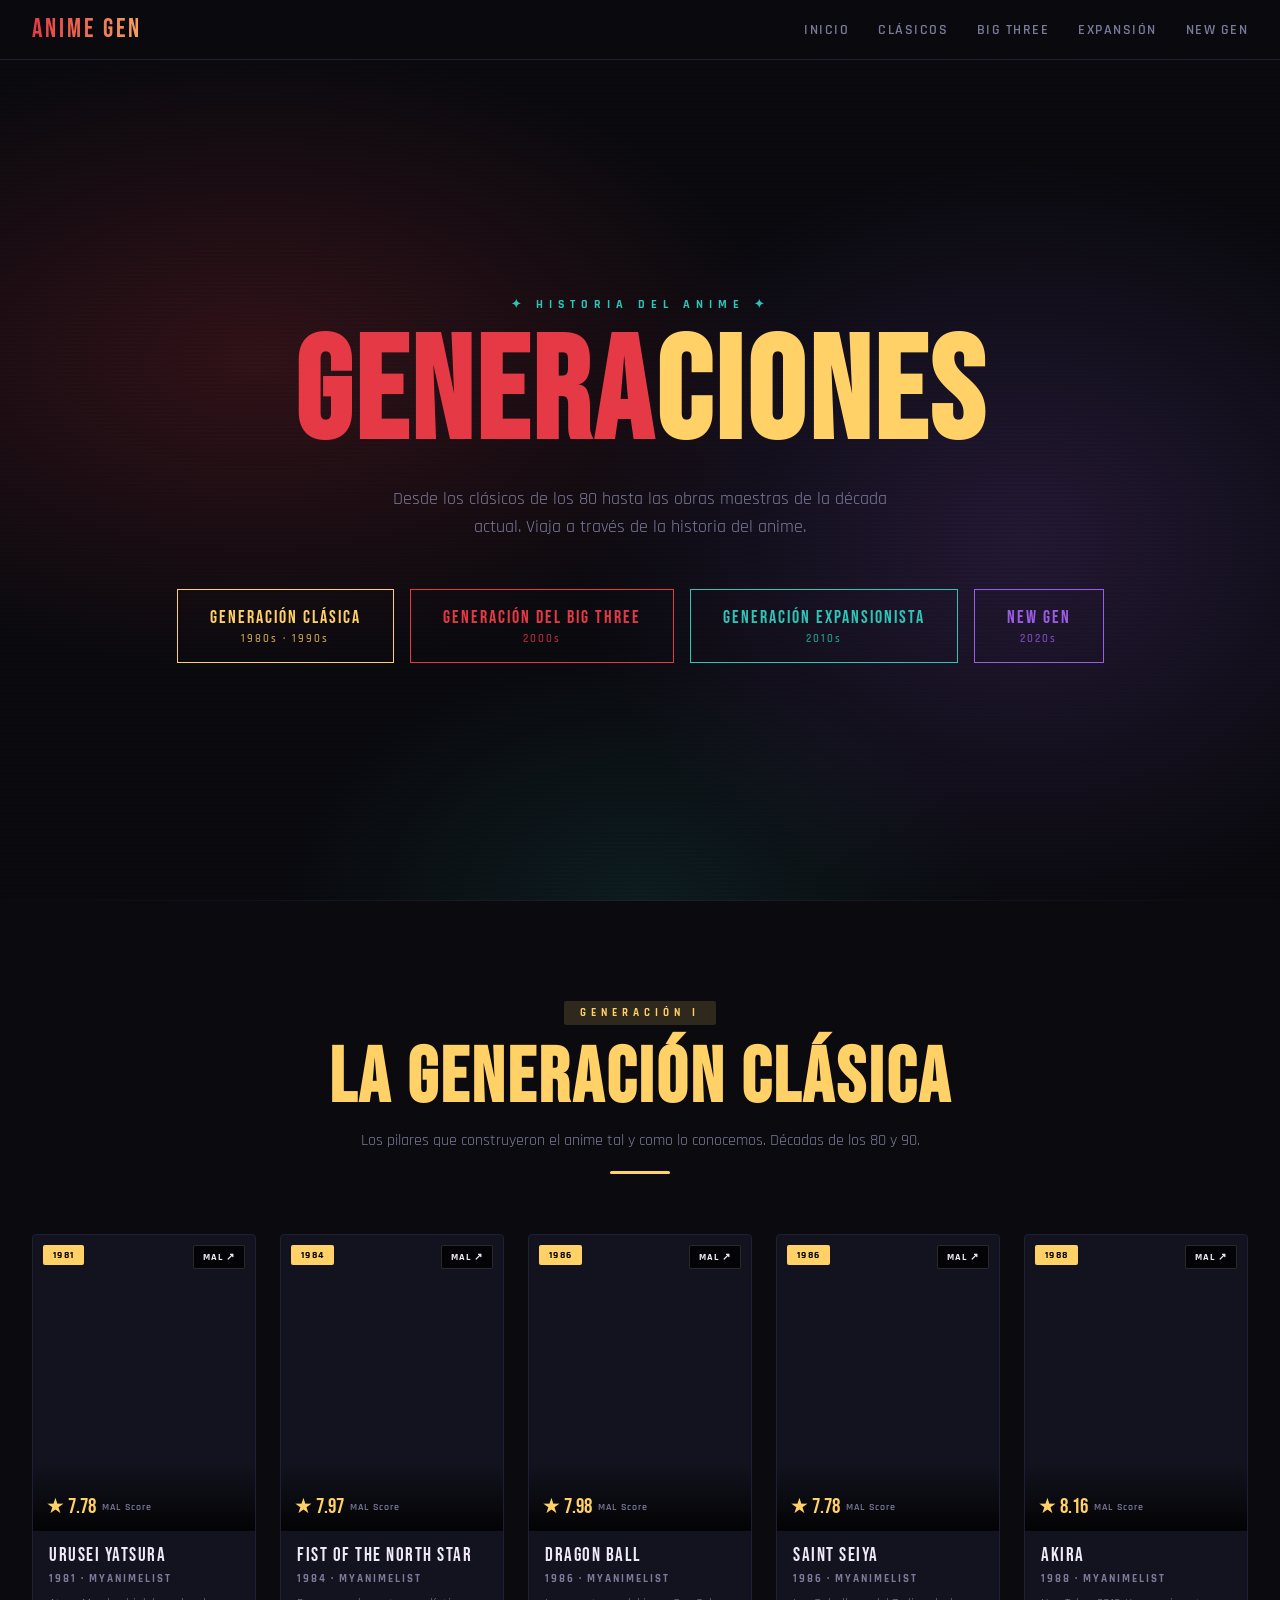
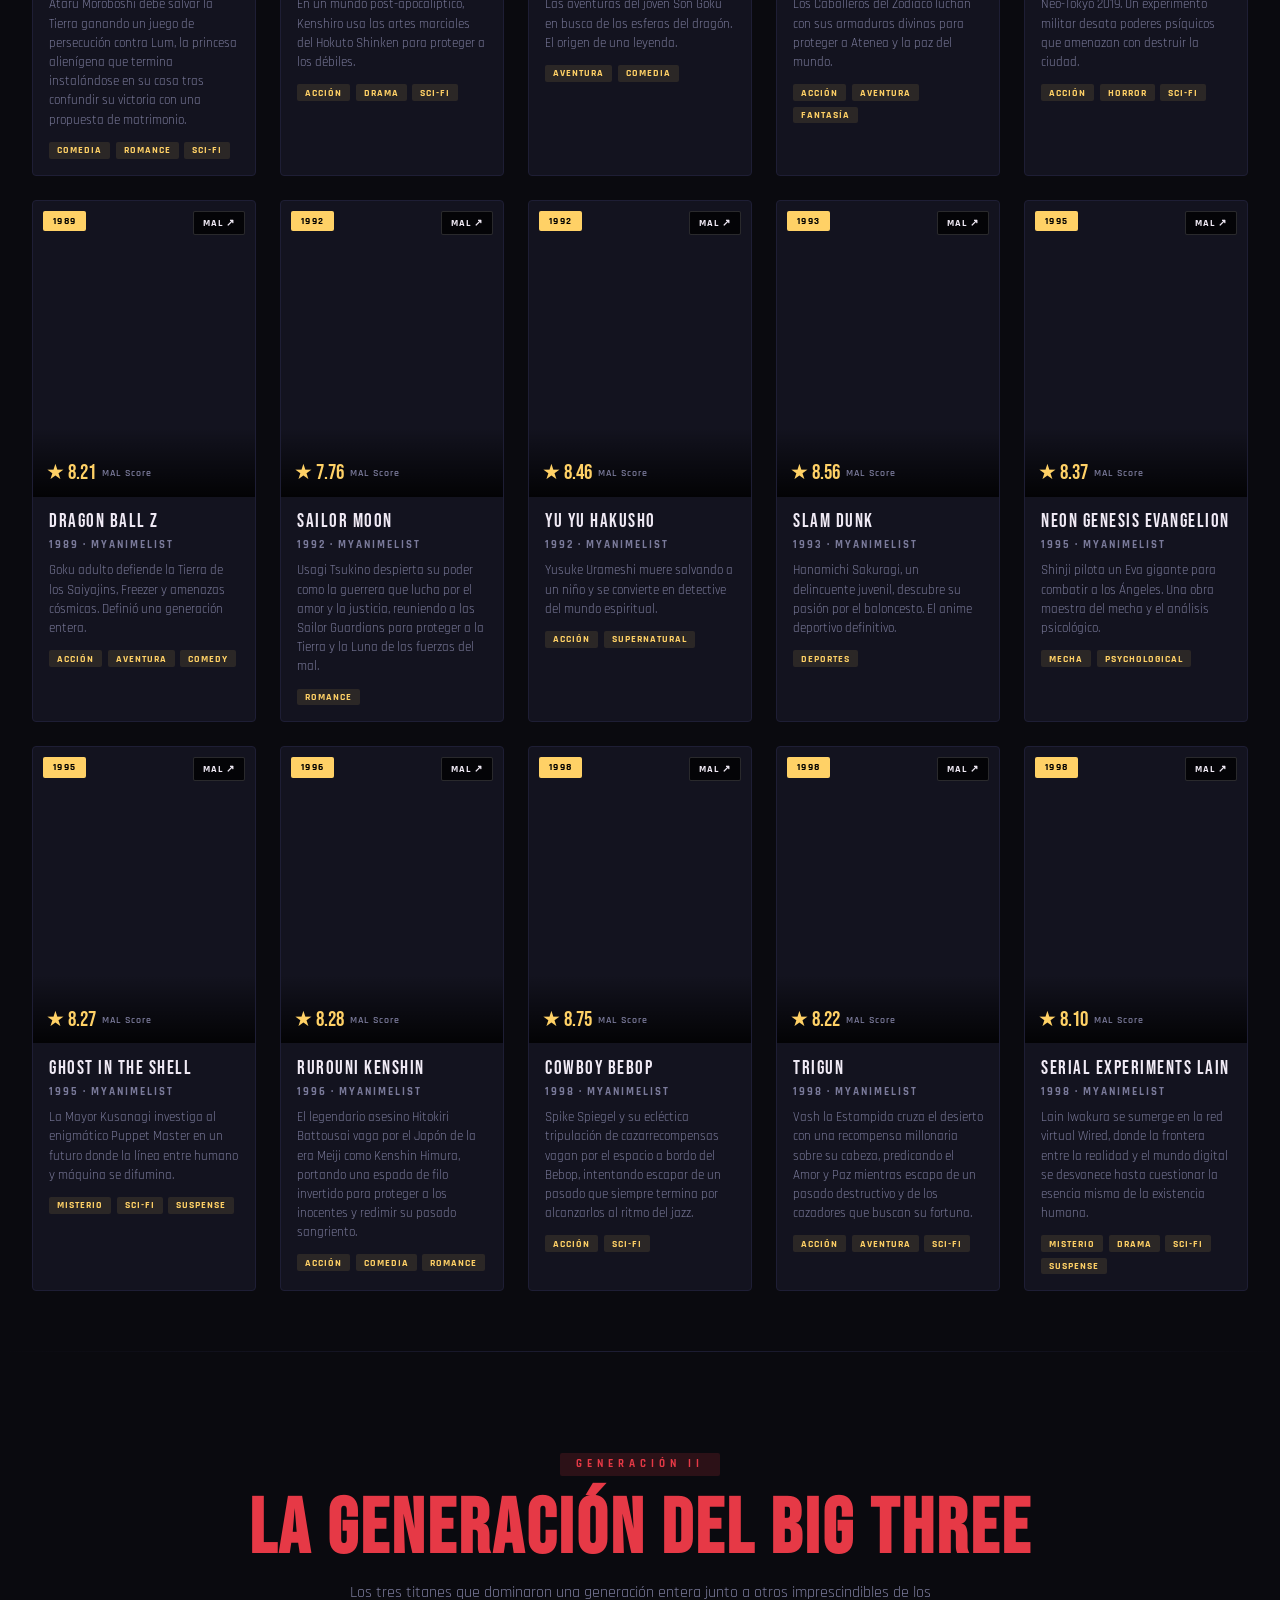
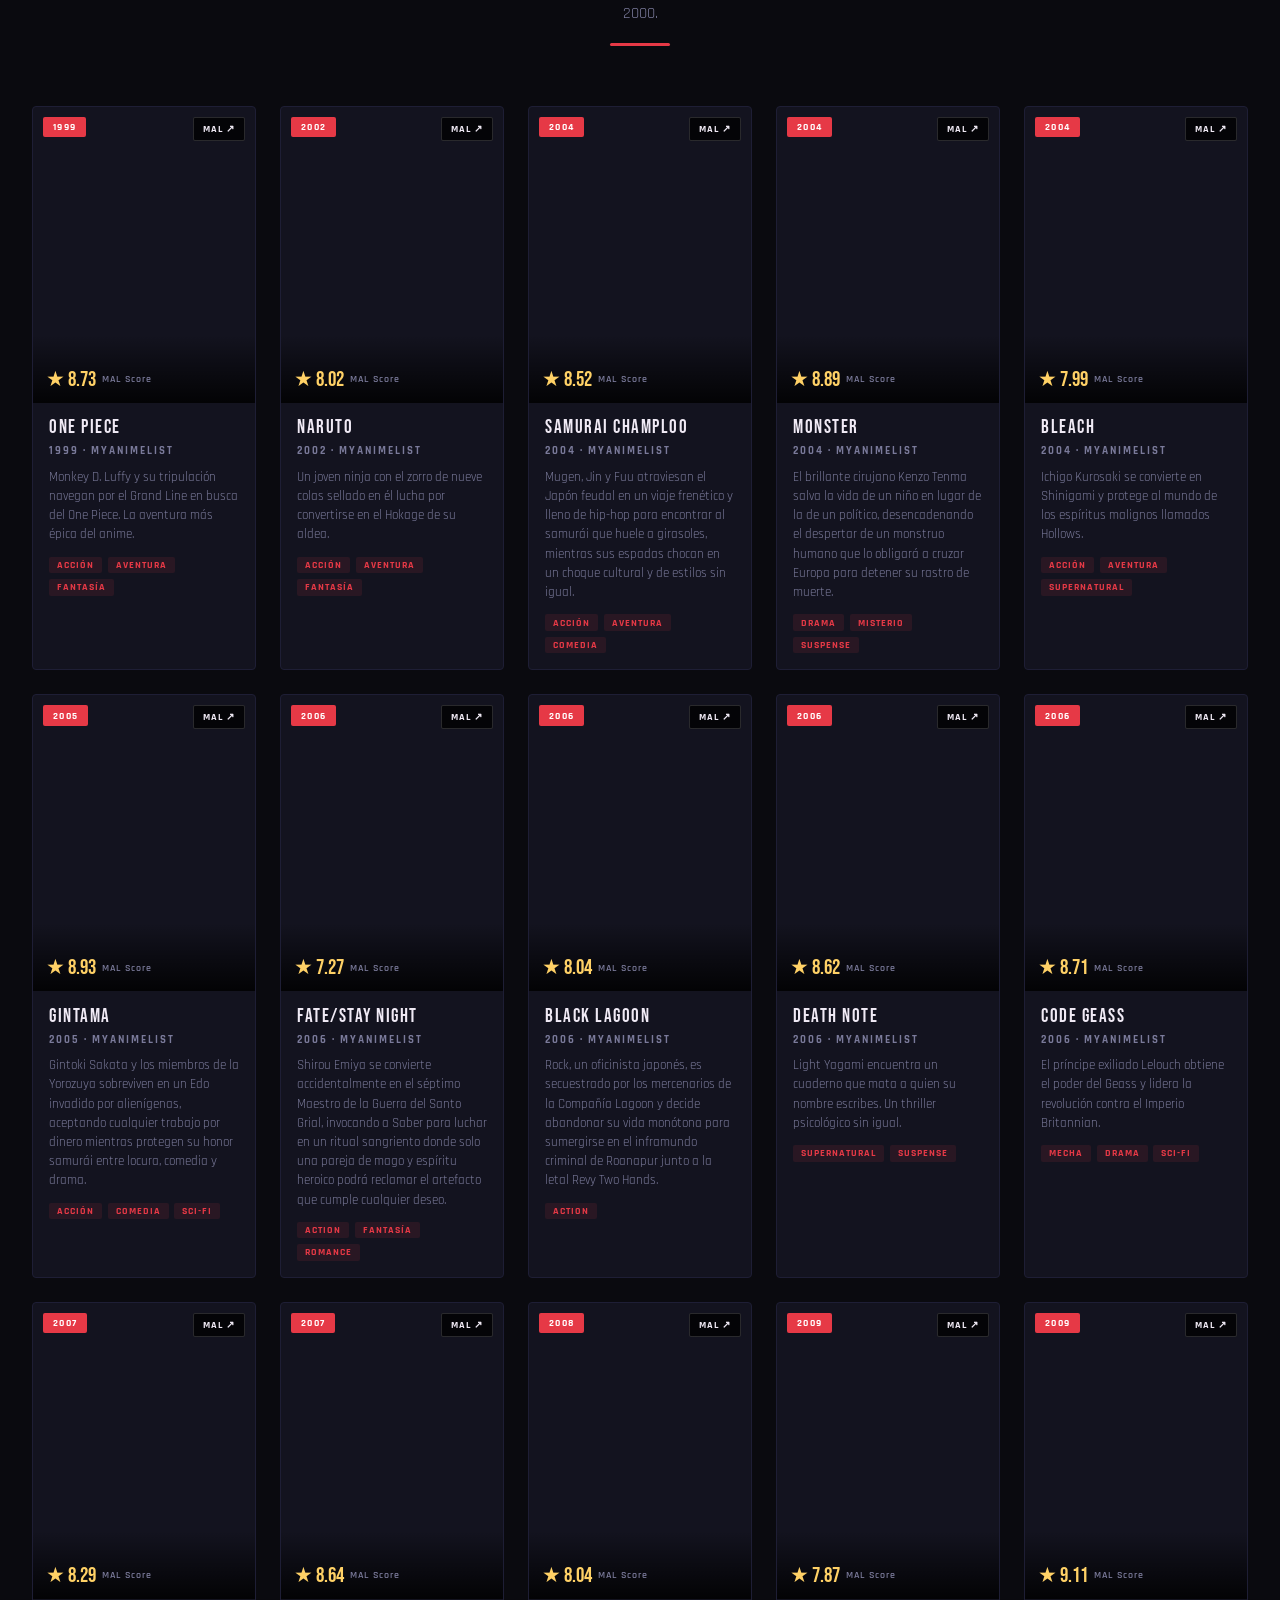
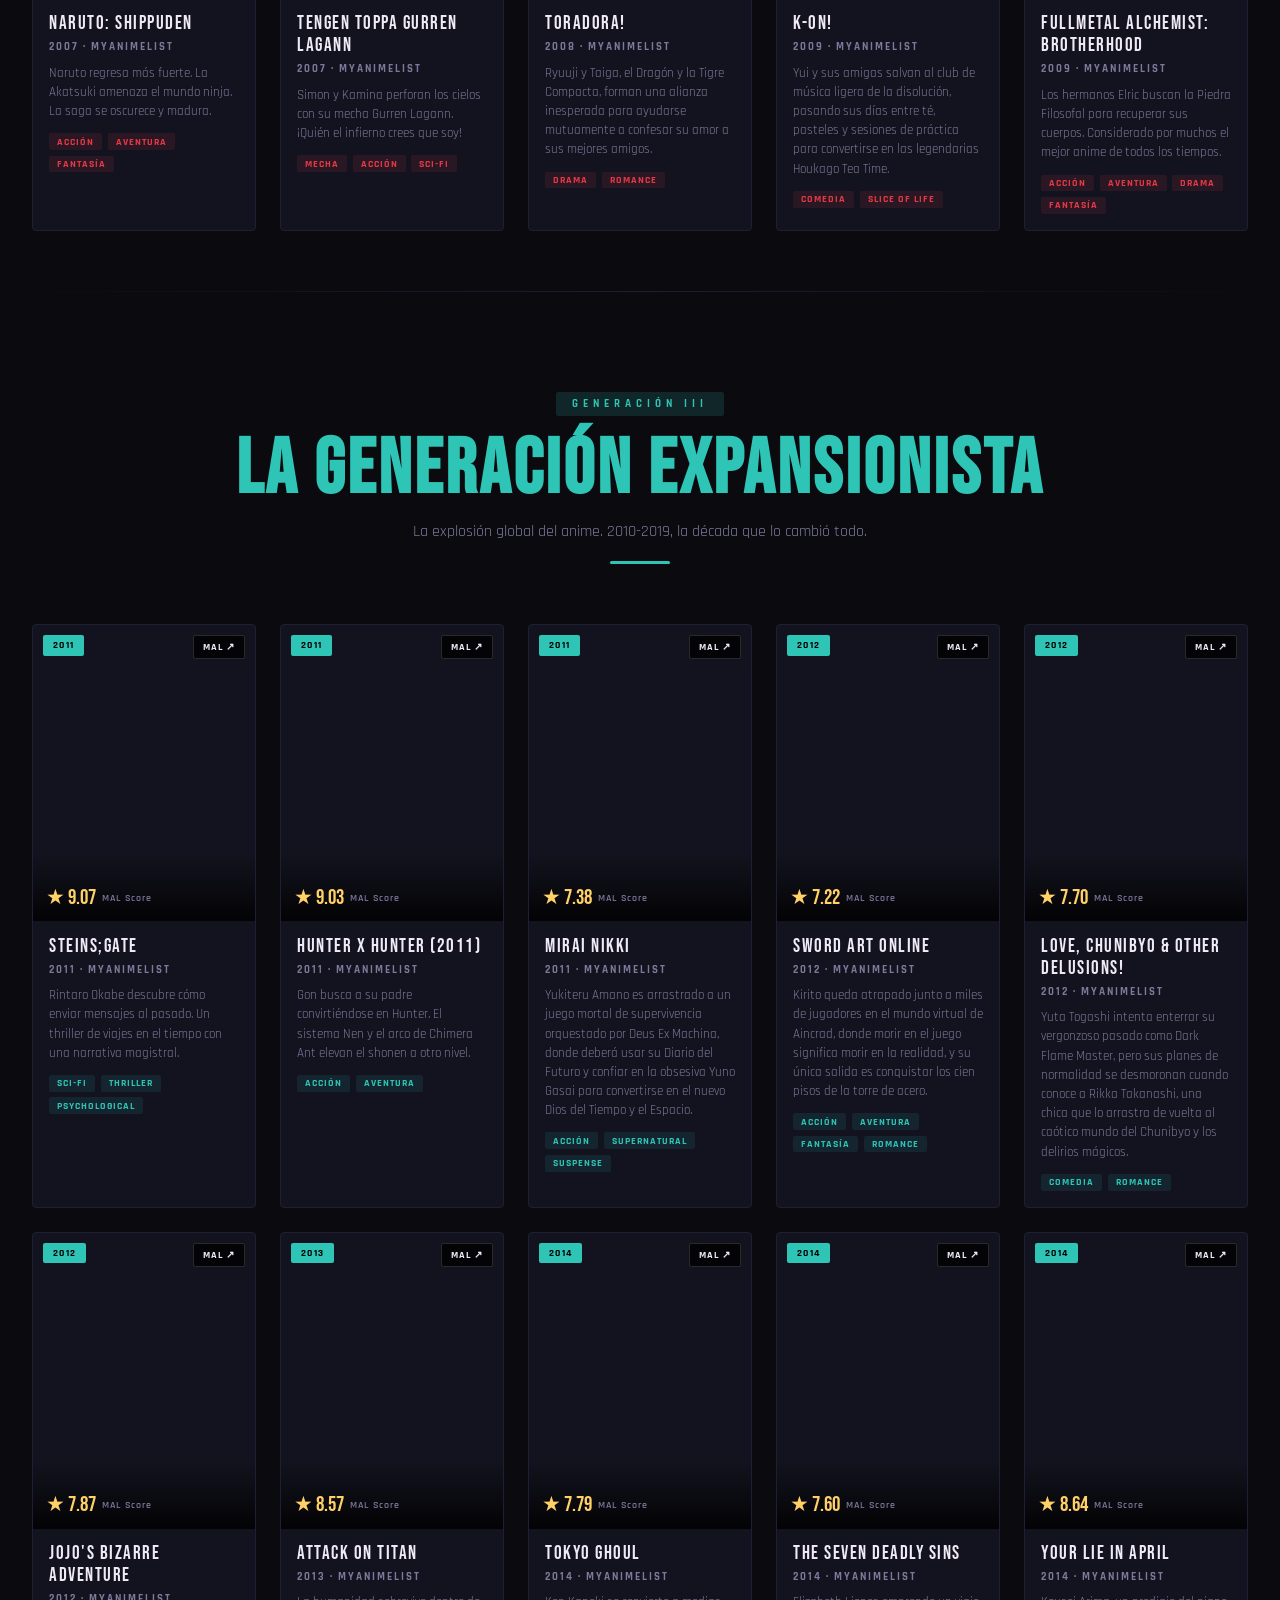
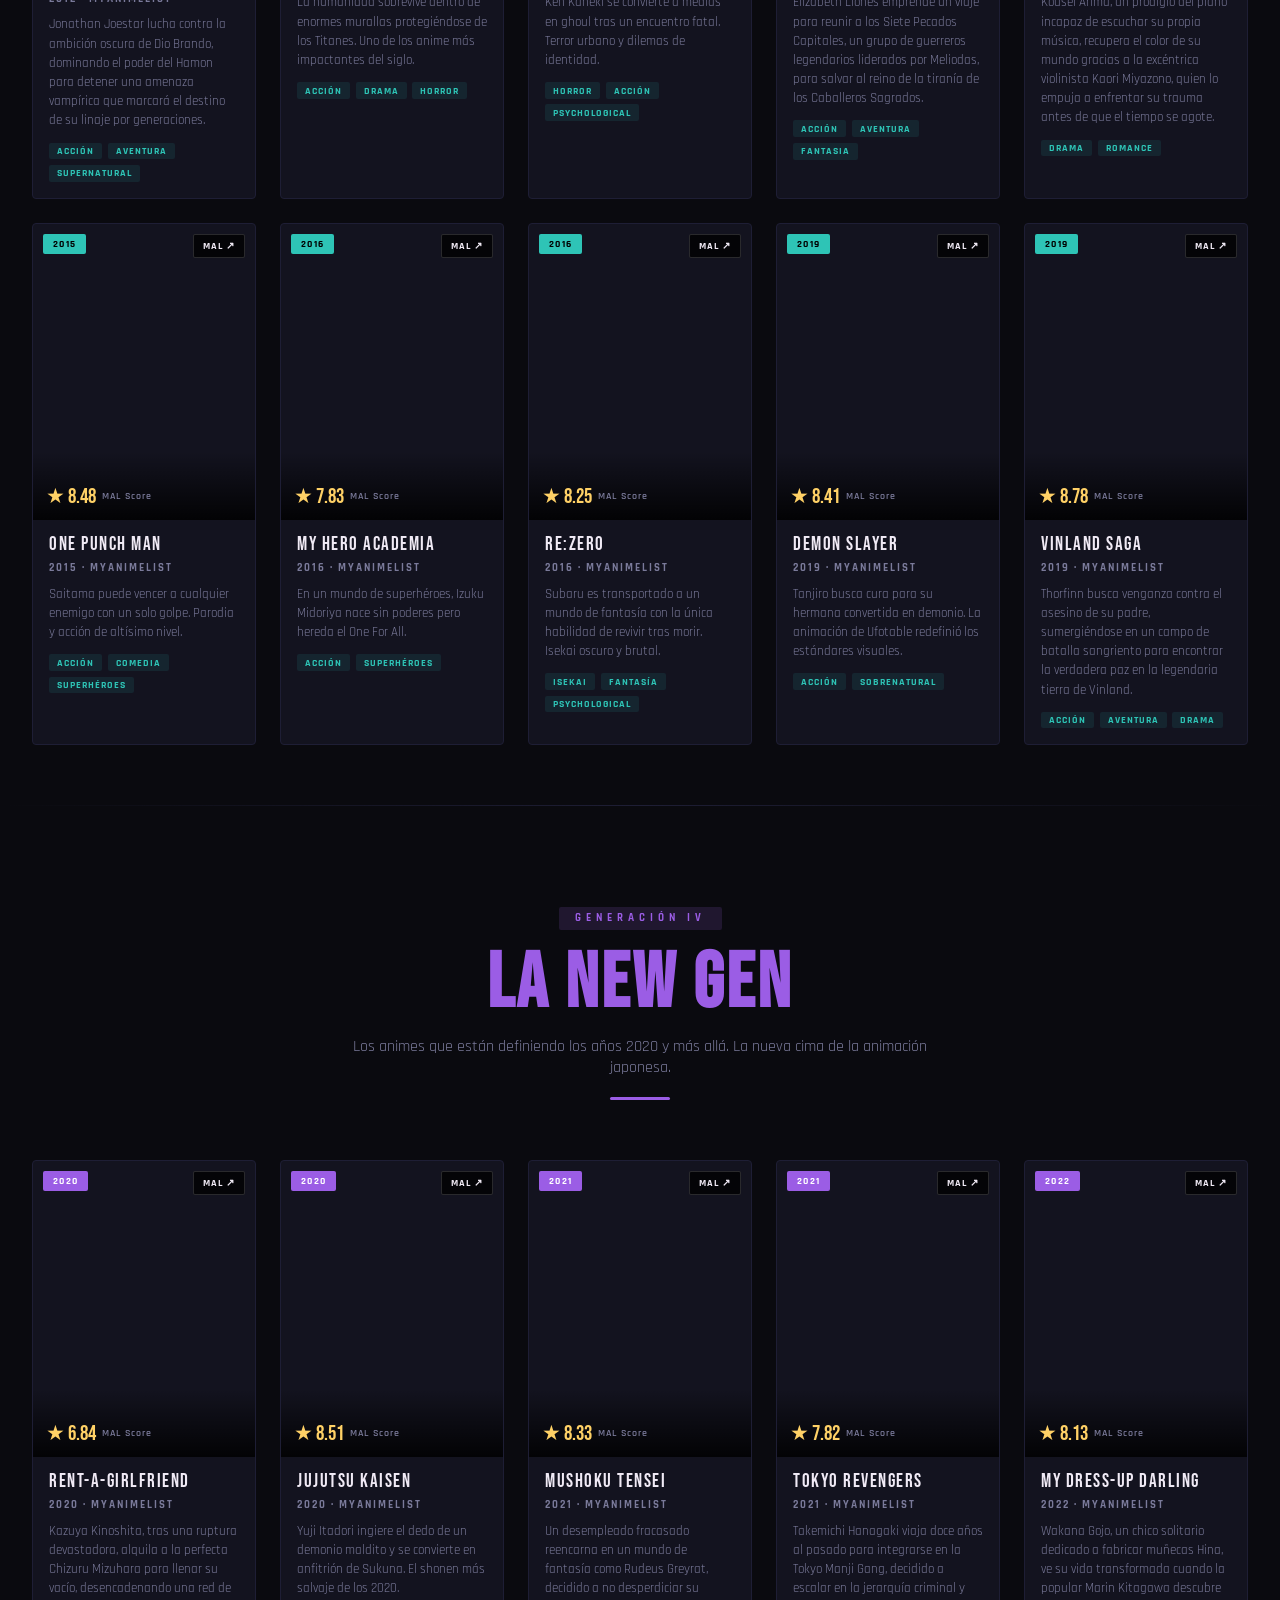
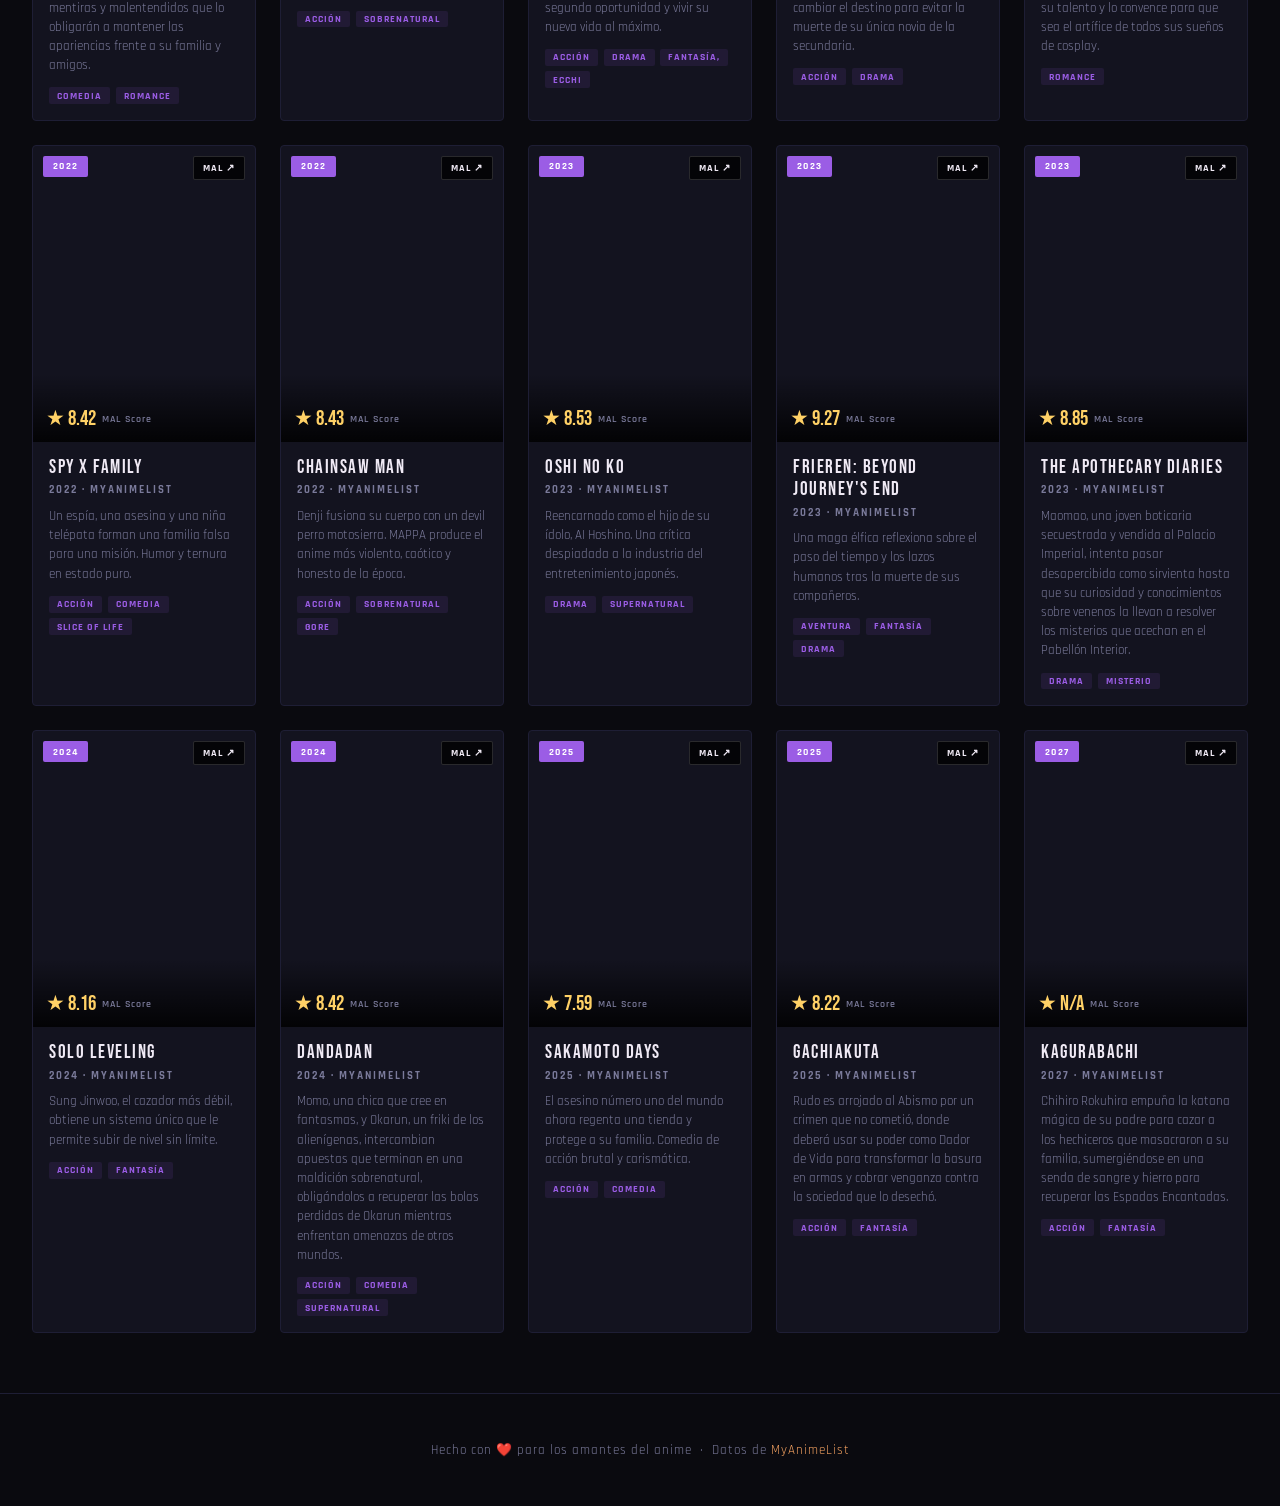
==== index.html @ 5a4d0e70 "Add files via upload" ====
<!DOCTYPE html>
<html lang="es">
<head>
  <meta charset="UTF-8" />
  <meta name="viewport" content="width=device-width, initial-scale=1.0" />
  <title>Generaciones del Anime</title>
  <link href="https://fonts.googleapis.com/css2?family=Bebas+Neue&family=Noto+Sans+JP:wght@400;700;900&family=Rajdhani:wght@400;600;700&display=swap" rel="stylesheet" />

  <link rel="stylesheet" href="global.css" />
  <link rel="stylesheet" href="listas.css" />
  
</head>
<body>

<!-- NAV -->
<nav>
  <div class="nav-logo">ANIME GEN</div>
  <div class="nav-links">
    <a href="#home">Inicio</a>
    <a href="#clasicos">Clásicos</a>
    <a href="#bigtree">Big Three</a>
    <a href="#expansion">Expansión</a>
    <a href="#newgen">New Gen</a>
  </div>
</nav>

<!-- HOME -->
<section id="home">
  <div class="hero-bg"></div>
  <div class="hero-content">
    <p class="hero-eyebrow">✦ Historia del Anime ✦</p>
    <h1 class="hero-title">
      <span class="red">Genera</span><span class="gold">ciones</span>
    </h1>
    <p class="hero-sub">Desde los clásicos de los 80 hasta las obras maestras de la década actual. Viaja a través de la historia del anime.</p>
    <div class="gen-buttons">
      <a href="#clasicos" class="gen-btn btn-clasicos">
        Generación Clásica
        <span class="btn-years">1980s · 1990s</span>
      </a>
      <a href="#bigtree" class="gen-btn btn-bigtree">
        Generación del Big Three
        <span class="btn-years">2000s</span>
      </a>
      <a href="#expansion" class="gen-btn btn-expansion">
        Generación Expansionista
        <span class="btn-years">2010s</span>
      </a>
      <a href="#newgen" class="gen-btn btn-newgen">
        New Gen 
        <span class="btn-years">2020s</span>
      </a>
    </div>
  </div>
</section>

<hr class="section-divider">

<!-- ═══════════════════════════════════════════ CLÁSICOS -->
<section id="clasicos">
  <div class="section-wrap">
    <div class="section-header reveal">
      <div class="section-tag">Generación I</div>
      <h2 class="section-title">La Generación Clásica</h2>
      <p class="section-desc">Los pilares que construyeron el anime tal y como lo conocemos. Décadas de los 80 y 90.</p>
      <div class="section-line"></div>
    </div>
    <div class="anime-grid" id="grid-clasicos"></div>
  </div>
</section>

<hr class="section-divider">

<!-- ═══════════════════════════════════════════ BIG THREE -->
<section id="bigtree">
  <div class="section-wrap">
    <div class="section-header reveal">
      <div class="section-tag">Generación II</div>
      <h2 class="section-title">La Generación del Big Three</h2>
      <p class="section-desc">Los tres titanes que dominaron una generación entera junto a otros imprescindibles de los 2000.</p>
      <div class="section-line"></div>
    </div>
    <div class="anime-grid" id="grid-bigtree"></div>
  </div>
</section>

<hr class="section-divider">

<!-- ═══════════════════════════════════════════ EXPANSIÓN -->
<section id="expansion">
  <div class="section-wrap">
    <div class="section-header reveal">
      <div class="section-tag">Generación III</div>
      <h2 class="section-title">La Generación Expansionista</h2>
      <p class="section-desc">La explosión global del anime. 2010-2019, la década que lo cambió todo.</p>
      <div class="section-line"></div>
    </div>
    <div class="anime-grid" id="grid-expansion"></div>
  </div>
</section>

<hr class="section-divider">

<!-- ═══════════════════════════════════════════ NEW GEN -->
<section id="newgen">
  <div class="section-wrap">
    <div class="section-header reveal">
      <div class="section-tag">Generación IV</div>
      <h2 class="section-title">La New Gen</h2>
      <p class="section-desc">Los animes que están definiendo los años 2020 y más allá. La nueva cima de la animación japonesa.</p>
      <div class="section-line"></div>
    </div>
    <div class="anime-grid" id="grid-newgen"></div>
  </div>
</section>

<footer>
  <p>Hecho con ❤️ para los amantes del anime &nbsp;·&nbsp; Datos de <a href="https://myanimelist.net" target="_blank">MyAnimeList</a></p>
</footer>

<button id="back-top" title="Volver arriba" onclick="window.scrollTo({top:0,behavior:'smooth'})">↑</button>

<script>
// ═══════════════════════════════════════════════════════
//  DATA
// ═══════════════════════════════════════════════════════
const CLASICOS = [
  {
    title: "Urusei Yatsura",
    year: "1981",
    score: "7.78",
    img: "https://myanimelist.net/images/anime/9/17573.jpg",
    mal: "https://myanimelist.net/anime/1293/Urusei_Yatsura?q=Urusei%20Yatsura&cat=anime",
    desc: "Ataru Moroboshi debe salvar la Tierra ganando un juego de persecución contra Lum, la princesa alienígena que termina instalándose en su casa tras confundir su victoria con una propuesta de matrimonio.",
    genres: ["Comedia", "Romance", "Sci-Fi"]
  },
  {
    title: "Fist of the North Star",
    year: "1984",
    score: "7.97",
    img: "https://myanimelist.net/images/anime/8/18502l.jpg",
    mal: "https://myanimelist.net/anime/967/Hokuto_no_Ken",
    desc: "En un mundo post-apocalíptico, Kenshiro usa las artes marciales del Hokuto Shinken para proteger a los débiles.",
    genres: ["Acción", "Drama", "Sci-Fi"]
  },
  {
    title: "Dragon Ball",
    year: "1986",
    score: "7.98",
    img: "https://myanimelist.net/images/anime/1887/92364.jpg",
    mal: "https://myanimelist.net/anime/223/Dragon_Ball",
    desc: "Las aventuras del joven Son Goku en busca de las esferas del dragón. El origen de una leyenda.",
    genres: ["Aventura", "Comedia"]
  },
  {
    title: "Saint Seiya",
    year: "1986",
    score: "7.78",
    img: "https://myanimelist.net/images/anime/1180/133782.jpg",
    mal: "https://myanimelist.net/anime/1254/Saint_Seiya",
    desc: "Los Caballeros del Zodiaco luchan con sus armaduras divinas para proteger a Atenea y la paz del mundo.",
    genres: ["Acción", "Aventura", "Fantasía"]
  },
  {
    title: "Akira",
    year: "1988",
    score: "8.16",
    img: "https://myanimelist.net/images/anime/1408/114012.jpg",
    mal: "https://myanimelist.net/anime/47/Akira",
    desc: "Neo-Tokyo 2019. Un experimento militar desata poderes psíquicos que amenazan con destruir la ciudad.",
    genres: ["Acción", "Horror", "Sci-Fi"]
  },
  {
    title: "Dragon Ball Z",
    year: "1989",
    score: "8.21",
    img: "https://myanimelist.net/images/anime/1277/142022.jpg",
    mal: "https://myanimelist.net/anime/813/Dragon_Ball_Z",
    desc: "Goku adulto defiende la Tierra de los Saiyajins, Freezer y amenazas cósmicas. Definió una generación entera.",
    genres: ["Acción", "Aventura", "Comedy"]
  },
  {
    title: "Sailor Moon",
    year: "1992",
    score: "7.76",
    img: "https://myanimelist.net/images/anime/1440/92258.jpg",
    mal: "https://myanimelist.net/anime/530/Bishoujo_Senshi_Sailor_Moon",
    desc: "Usagi Tsukino despierta su poder como la guerrera que lucha por el amor y la justicia, reuniendo a las Sailor Guardians para proteger a la Tierra y la Luna de las fuerzas del mal.",
    genres: ["Romance"]
  },
  {
    title: "Yu Yu Hakusho",
    year: "1992",
    score: "8.46",
    img: "https://myanimelist.net/images/anime/1228/111372.jpg",
    mal: "https://myanimelist.net/anime/392/Yu_Yu_Hakusho",
    desc: "Yusuke Urameshi muere salvando a un niño y se convierte en detective del mundo espiritual.",
    genres: ["Acción", "Supernatural"]
  },
  {
    title: "Slam Dunk",
    year: "1993",
    score: "8.56",
    img: "https://myanimelist.net/images/anime/12/86890.jpg",
    mal: "https://myanimelist.net/anime/170/Slam_Dunk?q=slam&cat=anime",
    desc: "Hanamichi Sakuragi, un delincuente juvenil, descubre su pasión por el baloncesto. El anime deportivo definitivo.",
    genres: ["Deportes"]
  },
  {
    title: "Neon Genesis Evangelion",
    year: "1995",
    score: "8.37",
    img: "https://myanimelist.net/images/anime/1314/108941.jpg",
    mal: "https://myanimelist.net/anime/30/Neon_Genesis_Evangelion",
    desc: "Shinji pilota un Eva gigante para combatir a los Ángeles. Una obra maestra del mecha y el análisis psicológico.",
    genres: ["Mecha", "Psychological"]
  },
  {
    title: "Ghost in the Shell",
    year: "1995",
    score: "8.27",
    img: "https://myanimelist.net/images/anime/10/82594.jpg",
    mal: "https://myanimelist.net/anime/43/Ghost_in_the_Shell",
    desc: "La Mayor Kusanagi investiga al enigmático Puppet Master en un futuro donde la línea entre humano y máquina se difumina.",
    genres: ["Misterio", "Sci-Fi", "Suspense"]
  },
  {
    title: "Rurouni Kenshin",
    year: "1996",
    score: "8.28",
    img: "https://myanimelist.net/images/anime/1346/119505.jpg",
    mal: "https://myanimelist.net/anime/45/Rurouni_Kenshin__Meiji_Kenkaku_Romantan?q=kanshin&cat=anime",
    desc: "El legendario asesino Hitokiri Battousai vaga por el Japón de la era Meiji como Kenshin Himura, portando una espada de filo invertido para proteger a los inocentes y redimir su pasado sangriento.",
    genres: ["Acción", "Comedia", "Romance"]
  },
  {
    title: "Cowboy Bebop",
    year: "1998",
    score: "8.75",
    img: "https://myanimelist.net/images/anime/4/19644.jpg",
    mal: "https://myanimelist.net/anime/1/Cowboy_Bebop?q=cowboy&cat=anime",
    desc: "Spike Spiegel y su ecléctica tripulación de cazarrecompensas vagan por el espacio a bordo del Bebop, intentando escapar de un pasado que siempre termina por alcanzarlos al ritmo del jazz.",
    genres: ["Acción", "Sci-Fi"]
  },
  {
    title: "Trigun",
    year: "1998",
    score: "8.22",
    img: "https://myanimelist.net/images/anime/1130/120002.jpg",
    mal: "https://myanimelist.net/anime/6/Trigun",
    desc: "Vash la Estampida cruza el desierto con una recompensa millonaria sobre su cabeza, predicando el Amor y Paz mientras escapa de un pasado destructivo y de los cazadores que buscan su fortuna.",
    genres: ["Acción", "Aventura", "Sci-Fi"]
  },
  {
    title: "Serial Experiments Lain",
    year: "1998",
    score: "8.10",
    img: "https://myanimelist.net/images/anime/1718/91550.jpg",
    mal: "https://myanimelist.net/anime/339/Serial_Experiments_Lain?q=serial&cat=anime",
    desc: "Lain Iwakura se sumerge en la red virtual Wired, donde la frontera entre la realidad y el mundo digital se desvanece hasta cuestionar la esencia misma de la existencia humana.",
    genres: ["Misterio", "Drama", "Sci-Fi", "Suspense"]
  },
];

const BIGTREE = [
  {
    title: "One Piece",
    year: "1999",
    score: "8.73",
    img: "https://cdn.myanimelist.net/images/anime/6/73245.jpg",
    mal: "https://myanimelist.net/anime/21/One_Piece",
    desc: "Monkey D. Luffy y su tripulación navegan por el Grand Line en busca del One Piece. La aventura más épica del anime.",
    genres: ["Acción", "Aventura", "Fantasía"]
  },
  {
    title: "Naruto",
    year: "2002",
    score: "8.02",
    img: "https://cdn.myanimelist.net/images/anime/13/17405.jpg",
    mal: "https://myanimelist.net/anime/20/Naruto",
    desc: "Un joven ninja con el zorro de nueve colas sellado en él lucha por convertirse en el Hokage de su aldea.",
    genres: ["Acción", "Aventura", "Fantasía"]
  },
  {
    title: "Samurai Champloo",
    year: "2004",
    score: "8.52",
    img: "https://myanimelist.net/images/anime/1370/135212.jpg",
    mal: "https://myanimelist.net/anime/205/Samurai_Champloo?q=samurai%20cham&cat=anime",
    desc: "Mugen, Jin y Fuu atraviesan el Japón feudal en un viaje frenético y lleno de hip-hop para encontrar al samurái que huele a girasoles, mientras sus espadas chocan en un choque cultural y de estilos sin igual.",
    genres: ["Acción", "Aventura", "Comedia"]
  },
  {
    title: "Monster",
    year: "2004",
    score: "8.89",
    img: "https://myanimelist.net/images/anime/10/18793.jpg",
    mal: "https://myanimelist.net/anime/19/Monster?q=monster&cat=anime",
    desc: "El brillante cirujano Kenzo Tenma salva la vida de un niño en lugar de la de un político, desencadenando el despertar de un monstruo humano que lo obligará a cruzar Europa para detener su rastro de muerte.",
    genres: ["Drama", "Misterio", "Suspense"]
  },
  {
    title: "Bleach",
    year: "2004",
    score: "7.99",
    img: "https://cdn.myanimelist.net/images/anime/3/40451.jpg",
    mal: "https://myanimelist.net/anime/269/Bleach",
    desc: "Ichigo Kurosaki se convierte en Shinigami y protege al mundo de los espíritus malignos llamados Hollows.",
    genres: ["Acción", "Aventura", "Supernatural"]
  },
  {
    title: "Gintama",
    year: "2005",
    score: "8.93",
    img: "https://myanimelist.net/images/anime/10/73274.jpg",
    mal: "https://myanimelist.net/anime/918/Gintama?q=gintama&cat=anime",
    desc: "Gintoki Sakata y los miembros de la Yorozuya sobreviven en un Edo invadido por alienígenas, aceptando cualquier trabajo por dinero mientras protegen su honor samurái entre locura, comedia y drama.",
    genres: ["Acción", "Comedia", "Sci-Fi"]
  },
  {
    title: "Fate/Stay Night",
    year: "2006",
    score: "7.27",
    img: "https://myanimelist.net/images/anime/4/30327.jpg",
    mal: "https://myanimelist.net/anime/356/Fate_stay_night",
    desc: "Shirou Emiya se convierte accidentalmente en el séptimo Maestro de la Guerra del Santo Grial, invocando a Saber para luchar en un ritual sangriento donde solo una pareja de mago y espíritu heroico podrá reclamar el artefacto que cumple cualquier deseo.",
    genres: ["Action", "Fantasía", "Romance"]
  },
  {
    title: "Black Lagoon",
    year: "2006",
    score: "8.04",
    img: "https://myanimelist.net/images/anime/1906/121592.jpg",
    mal: "https://myanimelist.net/anime/889/Black_Lagoon",
    desc: "Rock, un oficinista japonés, es secuestrado por los mercenarios de la Compañía Lagoon y decide abandonar su vida monótona para sumergirse en el inframundo criminal de Roanapur junto a la letal Revy Two Hands.",
    genres: ["Action"]
  },
  {
    title: "Death Note",
    year: "2006",
    score: "8.62",
    img: "https://cdn.myanimelist.net/images/anime/9/9453.jpg",
    mal: "https://myanimelist.net/anime/1535/Death_Note",
    desc: "Light Yagami encuentra un cuaderno que mata a quien su nombre escribes. Un thriller psicológico sin igual.",
    genres: ["Supernatural", "Suspense"]
  },
  {
    title: "Code Geass",
    year: "2006",
    score: "8.71",
    img: "https://cdn.myanimelist.net/images/anime/5/50331.jpg",
    mal: "https://myanimelist.net/anime/1575/Code_Geass__Hangyaku_no_Lelouch",
    desc: "El príncipe exiliado Lelouch obtiene el poder del Geass y lidera la revolución contra el Imperio Britannian.",
    genres: ["Mecha", "Drama", "Sci-Fi"]
  },
  {
    title: "Naruto: Shippuden",
    year: "2007",
    score: "8.29",
    img: "https://cdn.myanimelist.net/images/anime/1565/111305.jpg",
    mal: "https://myanimelist.net/anime/1735/Naruto__Shippuuden",
    desc: "Naruto regresa más fuerte. La Akatsuki amenaza el mundo ninja. La saga se oscurece y madura.",
    genres: ["Acción", "Aventura", "Fantasía"]
  },
  {
    title: "Tengen Toppa Gurren Lagann",
    year: "2007",
    score: "8.64",
    img: "https://cdn.myanimelist.net/images/anime/4/5123.jpg",
    mal: "https://myanimelist.net/anime/2001/Tengen_Toppa_Gurren_Lagann",
    desc: "Simon y Kamina perforan los cielos con su mecha Gurren Lagann. ¡Quién el infierno crees que soy!",
    genres: ["Mecha", "Acción", "Sci-Fi"]
  },
  {
    title: "Toradora!",
    year: "2008",
    score: "8.04",
    img: "https://myanimelist.net/images/anime/13/22128.jpg",
    mal: "https://myanimelist.net/anime/4224/Toradora",
    desc: "Ryuuji y Taiga, el Dragón y la Tigre Compacta, forman una alianza inesperada para ayudarse mutuamente a confesar su amor a sus mejores amigos.",
    genres: ["Drama", "Romance"]
  },
  {
    title: "K-On!",
    year: "2009",
    score: "7.87",
    img: "https://myanimelist.net/images/anime/10/76120.jpg",
    mal: "https://myanimelist.net/anime/5680/K-On",
    desc: "Yui y sus amigas salvan al club de música ligera de la disolución, pasando sus días entre té, pasteles y sesiones de práctica para convertirse en las legendarias Houkago Tea Time.",
    genres: ["Comedia", "Slice of Life"]
  },
  {
    title: "Fullmetal Alchemist: Brotherhood",
    year: "2009",
    score: "9.11",
    img: "https://cdn.myanimelist.net/images/anime/1223/96541.jpg",
    mal: "https://myanimelist.net/anime/5114/Fullmetal_Alchemist__Brotherhood",
    desc: "Los hermanos Elric buscan la Piedra Filosofal para recuperar sus cuerpos. Considerado por muchos el mejor anime de todos los tiempos.",
    genres: ["Acción", "Aventura", "Drama", "Fantasía"]
  },
];

const EXPANSION = [
  {
    title: "Steins;Gate",
    year: "2011",
    score: "9.07",
    img: "https://cdn.myanimelist.net/images/anime/5/73199.jpg",
    mal: "https://myanimelist.net/anime/9253/Steins_Gate",
    desc: "Rintaro Okabe descubre cómo enviar mensajes al pasado. Un thriller de viajes en el tiempo con una narrativa magistral.",
    genres: ["Sci-Fi", "Thriller", "Psychological"]
  },
  {
    title: "Hunter x Hunter (2011)",
    year: "2011",
    score: "9.03",
    img: "https://cdn.myanimelist.net/images/anime/11/33657.jpg",
    mal: "https://myanimelist.net/anime/11061/Hunter_x_Hunter_2011_",
    desc: "Gon busca a su padre convirtiéndose en Hunter. El sistema Nen y el arco de Chimera Ant elevan el shonen a otro nivel.",
    genres: ["Acción", "Aventura"]
  },
  {
    title: "Mirai Nikki",
    year: "2011",
    score: "7.38",
    img: "https://myanimelist.net/images/anime/13/33465.jpg",
    mal: "https://myanimelist.net/anime/10620/Mirai_Nikki_TV",
    desc: "Yukiteru Amano es arrastrado a un juego mortal de supervivencia orquestado por Deus Ex Machina, donde deberá usar su Diario del Futuro y confiar en la obsesiva Yuno Gasai para convertirse en el nuevo Dios del Tiempo y el Espacio.",
    genres: ["Acción", "Supernatural", "Suspense"]
  },
  {
    title: "Sword Art Online",
    year: "2012",
    score: "7.22",
    img: "https://myanimelist.net/images/anime/11/39717.jpg",
    mal: "https://myanimelist.net/anime/11757/Sword_Art_Online?q=Sword%20Art%20Online&cat=anime",
    desc: "Kirito queda atrapado junto a miles de jugadores en el mundo virtual de Aincrad, donde morir en el juego significa morir en la realidad, y su única salida es conquistar los cien pisos de la torre de acero.",
    genres: ["Acción", "Aventura", "Fantasía", "Romance"]
  },
  {
    title: "Love, Chunibyo & Other Delusions!",
    year: "2012",
    score: "7.70",
    img: "https://myanimelist.net/images/anime/1905/142840.jpg",
    mal: "https://myanimelist.net/anime/14741/Chuunibyou_demo_Koi_ga_Shitai?q=Love%2C%20Chunibyo&cat=anime",
    desc: "Yuta Togashi intenta enterrar su vergonzoso pasado como Dark Flame Master, pero sus planes de normalidad se desmoronan cuando conoce a Rikka Takanashi, una chica que lo arrastra de vuelta al caótico mundo del Chunibyo y los delirios mágicos.",
    genres: ["Comedia", "Romance"]
  },
  {
    title: "JoJo's Bizarre Adventure",
    year: "2012",
    score: "7.87",
    img: "https://myanimelist.net/images/anime/3/40409.jpg",
    mal: "https://myanimelist.net/anime/14719/JoJo_no_Kimyou_na_Bouken_TV?q=jojo&cat=anime",
    desc: "Jonathan Joestar lucha contra la ambición oscura de Dio Brando, dominando el poder del Hamon para detener una amenaza vampírica que marcará el destino de su linaje por generaciones.",
    genres: ["Acción", "Aventura", "Supernatural"]
  },
  {
    title: "Attack on Titan",
    year: "2013",
    score: "8.57",
    img: "https://cdn.myanimelist.net/images/anime/10/47347.jpg",
    mal: "https://myanimelist.net/anime/16498/Shingeki_no_Kyojin",
    desc: "La humanidad sobrevive dentro de enormes murallas protegiéndose de los Titanes. Uno de los anime más impactantes del siglo.",
    genres: ["Acción", "Drama", "Horror"]
  },
  {
    title: "Tokyo Ghoul",
    year: "2014",
    score: "7.79",
    img: "https://cdn.myanimelist.net/images/anime/5/64449.jpg",
    mal: "https://myanimelist.net/anime/22319/Tokyo_Ghoul",
    desc: "Ken Kaneki se convierte a medias en ghoul tras un encuentro fatal. Terror urbano y dilemas de identidad.",
    genres: ["Horror", "Acción", "Psychological"]
  },
  {
    title: "The Seven Deadly Sins",
    year: "2014",
    score: "7.60",
    img: "https://myanimelist.net/images/anime/8/65409.jpg",
    mal: "https://myanimelist.net/anime/23755/Nanatsu_no_Taizai?q=The%20Seven%20Deadly%20Sins&cat=anime",
    desc: "Elizabeth Liones emprende un viaje para reunir a los Siete Pecados Capitales, un grupo de guerreros legendarios liderados por Meliodas, para salvar al reino de la tiranía de los Caballeros Sagrados.",
    genres: ["Acción", "Aventura", "Fantasia"]
  },
  {
    title: "Your Lie in April",
    year: "2014",
    score: "8.64",
    img: "https://myanimelist.net/images/anime/1405/143284.jpg",
    mal: "https://myanimelist.net/anime/23273/Shigatsu_wa_Kimi_no_Uso?q=Your%20Lie%20in%20April&cat=anime",
    desc: "Kousei Arima, un prodigio del piano incapaz de escuchar su propia música, recupera el color de su mundo gracias a la excéntrica violinista Kaori Miyazono, quien lo empuja a enfrentar su trauma antes de que el tiempo se agote.",
    genres: ["Drama", "Romance"]
  },
  {
    title: "One Punch Man",
    year: "2015",
    score: "8.48",
    img: "https://cdn.myanimelist.net/images/anime/12/76049.jpg",
    mal: "https://myanimelist.net/anime/30276/One_Punch_Man",
    desc: "Saitama puede vencer a cualquier enemigo con un solo golpe. Parodia y acción de altísimo nivel.",
    genres: ["Acción", "Comedia", "Superhéroes"]
  },
  {
    title: "My Hero Academia",
    year: "2016",
    score: "7.83",
    img: "https://cdn.myanimelist.net/images/anime/10/78745.jpg",
    mal: "https://myanimelist.net/anime/31964/Boku_no_Hero_Academia",
    desc: "En un mundo de superhéroes, Izuku Midoriya nace sin poderes pero hereda el One For All.",
    genres: ["Acción", "Superhéroes"]
  },
  {
    title: "Re:Zero",
    year: "2016",
    score: "8.25",
    img: "https://myanimelist.net/images/anime/1522/128039.jpg",
    mal: "https://myanimelist.net/anime/31240/Re_Zero_kara_Hajimeru_Isekai_Seikatsu",
    desc: "Subaru es transportado a un mundo de fantasía con la única habilidad de revivir tras morir. Isekai oscuro y brutal.",
    genres: ["Isekai", "Fantasía", "Psychological"]
  },
  {
    title: "Demon Slayer",
    year: "2019",
    score: "8.41",
    img: "https://cdn.myanimelist.net/images/anime/1286/99889.jpg",
    mal: "https://myanimelist.net/anime/38000/Kimetsu_no_Yaiba",
    desc: "Tanjiro busca cura para su hermana convertida en demonio. La animación de Ufotable redefinió los estándares visuales.",
    genres: ["Acción", "Sobrenatural"]
  },
  {
    title: "Vinland Saga",
    year: "2019",
    score: "8.78",
    img: "https://myanimelist.net/images/anime/1500/103005.jpg",
    mal: "https://myanimelist.net/anime/37521/Vinland_Saga?q=vinladn&cat=anime",
    desc: "Thorfinn busca venganza contra el asesino de su padre, sumergiéndose en un campo de batalla sangriento para encontrar la verdadera paz en la legendaria tierra de Vinland.",
    genres: ["Acción", "Aventura", "Drama"]
  },
];

const NEWGEN = [
  {
    title: "Rent-a-Girlfriend",
    year: "2020",
    score: "6.84",
    img: "https://myanimelist.net/images/anime/1902/128382.jpg",
    mal: "https://myanimelist.net/anime/40839/Kanojo_Okarishimasu?q=rent%20a%20&cat=anime",
    desc: "Kazuya Kinoshita, tras una ruptura devastadora, alquila a la perfecta Chizuru Mizuhara para llenar su vacío, desencadenando una red de mentiras y malentendidos que lo obligarán a mantener las apariencias frente a su familia y amigos.",
    genres: ["Comedia", "Romance"]
  },
  {
    title: "Jujutsu Kaisen",
    year: "2020",
    score: "8.51",
    img: "https://cdn.myanimelist.net/images/anime/1171/109222.jpg",
    mal: "https://myanimelist.net/anime/40748/Jujutsu_Kaisen",
    desc: "Yuji Itadori ingiere el dedo de un demonio maldito y se convierte en anfitrión de Sukuna. El shonen más salvaje de los 2020.",
    genres: ["Acción", "Sobrenatural"]
  },
  {
    title: "Mushoku Tensei",
    year: "2021",
    score: "8.33",
    img: "https://myanimelist.net/images/anime/1530/117776.jpg",
    mal: "https://myanimelist.net/anime/39535/Mushoku_Tensei__Isekai_Ittara_Honki_Dasu",
    desc: "Un desempleado fracasado reencarna en un mundo de fantasía como Rudeus Greyrat, decidido a no desperdiciar su segunda oportunidad y vivir su nueva vida al máximo.",
    genres: ["Acción", " Drama", "Fantasía,", "Ecchi"]
  },
  {
    title: "Tokyo Revengers",
    year: "2021",
    score: "7.82",
    img: "https://myanimelist.net/images/anime/1839/122012.jpg",
    mal: "https://myanimelist.net/anime/42249/Tokyo_Revengers?q=Tokyo%20Revengers&cat=anime",
    desc: "Takemichi Hanagaki viaja doce años al pasado para integrarse en la Tokyo Manji Gang, decidido a escalar en la jerarquía criminal y cambiar el destino para evitar la muerte de su única novia de la secundaria.",
    genres: ["Acción", " Drama"]
  },
  {
    title: "My Dress-Up Darling",
    year: "2022",
    score: "8.13",
    img: "https://myanimelist.net/images/anime/1179/119897.jpg",
    mal: "https://myanimelist.net/anime/48736/Sono_Bisque_Doll_wa_Koi_wo_Suru?q=My%20Dress-Up%20Darling&cat=anime",
    desc: "Wakana Gojo, un chico solitario dedicado a fabricar muñecas Hina, ve su vida transformada cuando la popular Marin Kitagawa descubre su talento y lo convence para que sea el artífice de todos sus sueños de cosplay.",
    genres: ["Romance"]
  },
  {
    title: "Spy x Family",
    year: "2022",
    score: "8.42",
    img: "https://cdn.myanimelist.net/images/anime/1441/122795.jpg",
    mal: "https://myanimelist.net/anime/50265/Spy_x_Family",
    desc: "Un espía, una asesina y una niña telépata forman una familia falsa para una misión. Humor y ternura en estado puro.",
    genres: ["Acción", "Comedia", "Slice of Life"]
  },
  {
    title: "Chainsaw Man",
    year: "2022",
    score: "8.43",
    img: "https://cdn.myanimelist.net/images/anime/1806/126216.jpg",
    mal: "https://myanimelist.net/anime/44511/Chainsaw_Man",
    desc: "Denji fusiona su cuerpo con un devil perro motosierra. MAPPA produce el anime más violento, caótico y honesto de la época.",
    genres: ["Acción", "Sobrenatural", "Gore"]
  },
  {
    title: "Oshi no Ko",
    year: "2023",
    score: "8.53",
    img: "https://cdn.myanimelist.net/images/anime/1812/134736.jpg",
    mal: "https://myanimelist.net/anime/52034/Oshi_no_Ko?q=oshi%20no%20ko&cat=anime",
    desc: "Reencarnado como el hijo de su ídolo, AI Hoshino. Una crítica despiadada a la industria del entretenimiento japonés.",
    genres: ["Drama", "Supernatural"]
  },
  {
    title: "Frieren: Beyond Journey's End",
    year: "2023",
    score: "9.27",
    img: "https://cdn.myanimelist.net/images/anime/1015/138006.jpg",
    mal: "https://myanimelist.net/anime/52991/Sousou_no_Frieren",
    desc: "Una maga élfica reflexiona sobre el paso del tiempo y los lazos humanos tras la muerte de sus compañeros.",
    genres: ["Aventura", "Fantasía", "Drama"]
  },
  {
    title: "The Apothecary Diaries",
    year: "2023",
    score: "8.85",
    img: "https://myanimelist.net/images/anime/1708/138033.jpg",
    mal: "https://myanimelist.net/anime/54492/Kusuriya_no_Hitorigoto?q=apoti&cat=anime",
    desc: "Maomao, una joven boticaria secuestrada y vendida al Palacio Imperial, intenta pasar desapercibida como sirvienta hasta que su curiosidad y conocimientos sobre venenos la llevan a resolver los misterios que acechan en el Pabellón Interior.",
    genres: ["Drama", "Misterio"]
  },
  {
    title: "Solo Leveling",
    year: "2024",
    score: "8.16",
    img: "https://myanimelist.net/images/anime/1801/142390l.jpg",
    mal: "https://myanimelist.net/anime/52299/Ore_dake_Level_Up_na_Ken",
    desc: "Sung Jinwoo, el cazador más débil, obtiene un sistema único que le permite subir de nivel sin límite.",
    genres: ["Acción", "Fantasía"]
  },
  {
    title: "Dandadan",
    year: "2024",
    score: "8.42",
    img: "https://myanimelist.net/images/anime/1584/143719.jpg",
    mal: "https://myanimelist.net/anime/57334/Dandadan?q=dandadan&cat=anime",
    desc: "Momo, una chica que cree en fantasmas, y Okarun, un friki de los alienígenas, intercambian apuestas que terminan en una maldición sobrenatural, obligándolos a recuperar las bolas perdidas de Okarun mientras enfrentan amenazas de otros mundos.",
    genres: ["Acción", "Comedia", "Supernatural"]
  },
  {
    title: "Sakamoto Days",
    year: "2025",
    score: "7.59",
    img: "https://myanimelist.net/images/anime/1026/146459.jpg",
    mal: "https://myanimelist.net/anime/58939/Sakamoto_Days",
    desc: "El asesino número uno del mundo ahora regenta una tienda y protege a su familia. Comedia de acción brutal y carismática.",
    genres: ["Acción", "Comedia"]
  },
  {
    title: "Gachiakuta",
    year: "2025",
    score: "8.22",
    img: "https://myanimelist.net/images/anime/1682/150432.jpg",
    mal: "https://myanimelist.net/anime/59062/Gachiakuta?q=gachiakuta&cat=anime",
    desc: "Rudo es arrojado al Abismo por un crimen que no cometió, donde deberá usar su poder como Dador de Vida para transformar la basura en armas y cobrar venganza contra la sociedad que lo desechó.",
    genres: ["Acción", "Fantasía"]
  },
  {
    title: "Kagurabachi",
    year: "2027",
    score: "N/A",
    img: "https://myanimelist.net/images/anime/1653/157089.jpg",
    mal: "https://myanimelist.net/anime/64058/Kagurabachi?q=kagura&cat=anime",
    desc: "Chihiro Rokuhira empuña la katana mágica de su padre para cazar a los hechiceros que masacraron a su familia, sumergiéndose en una senda de sangre y hierro para recuperar las Espadas Encantadas.",
    genres: ["Acción", "Fantasía"]
  },
];

// ═══════════════════════════════════════════════════════
//  RENDER CARDS
// ═══════════════════════════════════════════════════════
function renderGrid(containerId, animes) {
  const grid = document.getElementById(containerId);
  animes.forEach((a, i) => {
    const card = document.createElement('div');
    card.className = 'anime-card';
    card.style.transitionDelay = (i * 0.06) + 's';
    card.innerHTML = `
      <div class="poster-wrap">
        <img src="${a.img}" alt="${a.title}" loading="lazy"
             onerror="this.src='https://cdn.myanimelist.net/images/qm_50.gif'">
        <span class="badge">${a.year}</span>
        <a class="mal-link" href="${a.mal}" target="_blank" rel="noopener">MAL ↗</a>
        <div class="score-overlay">
          <span class="score">★ ${a.score}</span>
          <span class="score-label">MAL Score</span>
        </div>
      </div>
      <div class="card-body">
        <div class="card-title">${a.title}</div>
        <div class="card-year">${a.year} · MyAnimeList</div>
        <div class="card-desc">${a.desc}</div>
        <div class="card-genres">
          ${a.genres.map(g => `<span class="genre-tag">${g}</span>`).join('')}
        </div>
      </div>
    `;
    // click card to open MAL
    card.addEventListener('click', (e) => {
      if (!e.target.classList.contains('mal-link')) window.open(a.mal, '_blank');
    });
    grid.appendChild(card);
  });
}

renderGrid('grid-clasicos', CLASICOS);
renderGrid('grid-bigtree', BIGTREE);
renderGrid('grid-expansion', EXPANSION);
renderGrid('grid-newgen', NEWGEN);

// ═══════════════════════════════════════════════════════
//  INTERSECTION OBSERVER
// ═══════════════════════════════════════════════════════
const io = new IntersectionObserver((entries) => {
  entries.forEach(e => { if (e.isIntersecting) { e.target.classList.add('visible'); io.unobserve(e.target); } });
}, { threshold: 0.08 });

document.querySelectorAll('.reveal, .anime-card').forEach(el => io.observe(el));

// ═══════════════════════════════════════════════════════
//  BACK TO TOP
// ═══════════════════════════════════════════════════════
const btn = document.getElementById('back-top');
window.addEventListener('scroll', () => {
  btn.classList.toggle('visible', window.scrollY > 500);
});
</script>
</body>
</html>
---- global.css ----
:root {
      --bg: #0a0a0f;
      --bg2: #0f0f1a;
      --card: #13131f;
      --border: #1e1e35;
      --accent1: #e63946;
      --accent2: #f4a261;
      --accent3: #2ec4b6;
      --accent4: #9b5de5;
      --text: #f0eaf5;
      --muted: #7a7a9a;
      --gold: #ffd166;
    }

    * { margin: 0; padding: 0; box-sizing: border-box; }

    html { scroll-behavior: smooth; }

    body {
      background: var(--bg);
      color: var(--text);
      font-family: 'Rajdhani', sans-serif;
      overflow-x: hidden;
    }

    /* ── SCROLLBAR ── */
    ::-webkit-scrollbar { width: 6px; }
    ::-webkit-scrollbar-track { background: var(--bg); }
    ::-webkit-scrollbar-thumb { background: var(--accent1); border-radius: 3px; }

    /* ── NAV ── */
    nav {
      position: fixed; top: 0; left: 0; right: 0; z-index: 100;
      background: rgba(10,10,15,0.92);
      backdrop-filter: blur(14px);
      border-bottom: 1px solid var(--border);
      display: flex; align-items: center; justify-content: space-between;
      padding: 0 2rem; height: 60px;
    }
    .nav-logo {
      font-family: 'Bebas Neue', sans-serif;
      font-size: 1.6rem;
      letter-spacing: 3px;
      background: linear-gradient(90deg, var(--accent1), var(--accent2));
      -webkit-background-clip: text; -webkit-text-fill-color: transparent;
    }
    .nav-links { display: flex; gap: 1.8rem; }
    .nav-links a {
      text-decoration: none; color: var(--muted);
      font-size: 0.85rem; font-weight: 600; letter-spacing: 1.5px;
      text-transform: uppercase; transition: color 0.2s;
    }
    .nav-links a:hover { color: var(--accent2); }

    /* ── HERO / HOME ── */
    #home {
      min-height: 100vh;
      display: flex; flex-direction: column; align-items: center; justify-content: center;
      position: relative; overflow: hidden; padding-top: 60px;
    }

    .hero-bg {
      position: absolute; inset: 0; z-index: 0;
      background:
        radial-gradient(ellipse 60% 50% at 20% 40%, rgba(230,57,70,0.18) 0%, transparent 70%),
        radial-gradient(ellipse 50% 60% at 80% 60%, rgba(155,93,229,0.18) 0%, transparent 70%),
        radial-gradient(ellipse 40% 40% at 50% 100%, rgba(46,196,182,0.1) 0%, transparent 70%),
        var(--bg);
    }

    /* scanlines */
    .hero-bg::after {
      content: '';
      position: absolute; inset: 0;
      background: repeating-linear-gradient(0deg, transparent, transparent 2px, rgba(0,0,0,0.08) 2px, rgba(0,0,0,0.08) 4px);
      pointer-events: none;
    }

    .hero-content { position: relative; z-index: 1; text-align: center; padding: 2rem; }

    .hero-eyebrow {
      font-size: 0.75rem; letter-spacing: 6px; text-transform: uppercase;
      color: var(--accent3); font-weight: 700; margin-bottom: 1.2rem;
      animation: fadeUp 0.8s ease both;
    }

    .hero-title {
      font-family: 'Bebas Neue', sans-serif;
      font-size: clamp(4rem, 12vw, 9rem);
      line-height: 0.9;
      letter-spacing: 4px;
      animation: fadeUp 0.9s 0.1s ease both;
    }
    .hero-title span.red { color: var(--accent1); }
    .hero-title span.gold { color: var(--gold); }

    .hero-sub {
      font-size: 1.1rem; 
      color: var(--muted); 
      margin: 1.5rem auto 3rem;
      max-width: 520px; 
      line-height: 1.6;
      animation: fadeUp 1s 0.2s ease both;
      text-align: center;
    }

    .gen-buttons {
      display: flex; flex-wrap: wrap; gap: 1rem; justify-content: center;
      animation: fadeUp 1.1s 0.3s ease both;
    }

    .gen-btn {
      position: relative; text-decoration: none;
      padding: 1rem 2rem; border: 1px solid;
      font-family: 'Bebas Neue', sans-serif;
      font-size: 1.15rem; letter-spacing: 2px;
      transition: all 0.25s; overflow: hidden;
      display: flex; flex-direction: column; align-items: center; gap: 0.2rem;
    }
    .gen-btn .btn-years { font-family: 'Rajdhani', sans-serif; font-size: 0.7rem; font-weight: 600; letter-spacing: 2px; opacity: 0.7; }
    .gen-btn::before {
      content: ''; position: absolute; inset: 0;
      background: currentColor; opacity: 0; transition: opacity 0.25s;
    }
    .gen-btn:hover::before { opacity: 0.12; }
    .gen-btn:hover { transform: translateY(-3px); box-shadow: 0 12px 40px rgba(0,0,0,0.4); }

    .btn-clasicos { color: var(--gold); border-color: var(--gold); }
    .btn-bigtree  { color: var(--accent1); border-color: var(--accent1); }
    .btn-expansion{ color: var(--accent3); border-color: var(--accent3); }
    .btn-newgen   { color: var(--accent4); border-color: var(--accent4); }

    /* ── SECTION HEADER ── */
    .section-wrap { padding: 100px 2rem 60px; max-width: 1400px; margin: 0 auto; }

    .section-header { text-align: center; margin-bottom: 60px; }
    .section-tag {
      display: inline-block;
      font-size: 0.7rem; letter-spacing: 5px; text-transform: uppercase;
      font-weight: 700; padding: 0.3rem 1rem; border-radius: 2px;
      margin-bottom: 1rem;
    }
    .section-title {
      font-family: 'Bebas Neue', sans-serif;
      font-size: clamp(2.5rem, 6vw, 5rem);
      letter-spacing: 3px; line-height: 1;
    }
    .section-desc { color: var(--muted); font-size: 1rem; margin-top: 0.8rem; max-width: 600px; margin-left: auto; margin-right: auto; }
    .section-line { width: 60px; height: 3px; margin: 1.2rem auto 0; border-radius: 2px; }

    /* ── ANIME GRID ── */
    .anime-grid {
      display: grid;
      grid-template-columns: repeat(auto-fill, minmax(220px, 1fr));
      gap: 1.5rem;
    }

    .anime-card {
      background: var(--card);
      border: 1px solid var(--border);
      border-radius: 4px;
      overflow: hidden;
      position: relative;
      transition: transform 0.25s, box-shadow 0.25s, border-color 0.25s;
      cursor: pointer;
    }
    .anime-card:hover {
      transform: translateY(-6px);
      box-shadow: 0 20px 60px rgba(0,0,0,0.5);
    }

    .anime-card .poster-wrap {
      position: relative; overflow: hidden;
      aspect-ratio: 3/4;
    }
    .anime-card .poster-wrap img {
      width: 100%; height: 100%; object-fit: cover;
      transition: transform 0.4s;
      display: block;
    }
    .anime-card:hover .poster-wrap img { transform: scale(1.06); }

    .anime-card .badge {
      position: absolute; top: 10px; left: 10px;
      font-size: 0.65rem; font-weight: 700; letter-spacing: 1.5px;
      padding: 0.2rem 0.6rem; border-radius: 2px; text-transform: uppercase;
    }

    .anime-card .mal-link {
      position: absolute; top: 10px; right: 10px;
      background: rgba(0,0,0,0.75); border: 1px solid rgba(255,255,255,0.15);
      color: var(--text); text-decoration: none;
      font-size: 0.65rem; font-weight: 700; letter-spacing: 1px;
      padding: 0.25rem 0.55rem; border-radius: 2px;
      transition: background 0.2s;
      backdrop-filter: blur(4px);
    }
    .anime-card .mal-link:hover { background: var(--accent1); }

    .anime-card .score-overlay {
      position: absolute; bottom: 0; left: 0; right: 0;
      background: linear-gradient(transparent, rgba(0,0,0,0.85));
      padding: 2rem 0.8rem 0.7rem;
      display: flex; align-items: center; gap: 0.4rem;
    }
    .anime-card .score {
      font-family: 'Bebas Neue', sans-serif; font-size: 1.3rem;
      color: var(--gold);
    }
    .anime-card .score-label { font-size: 0.65rem; color: var(--muted); font-weight: 600; letter-spacing: 1px; }

    .anime-card .card-body { padding: 0.9rem 1rem 1rem; }
    .anime-card .card-title {
      font-family: 'Bebas Neue', sans-serif;
      font-size: 1.2rem; letter-spacing: 1.5px; line-height: 1.15;
      margin-bottom: 0.3rem;
    }
    .anime-card .card-year {
      font-size: 0.7rem; font-weight: 700; letter-spacing: 2px;
      color: var(--muted); text-transform: uppercase; margin-bottom: 0.6rem;
    }
    .anime-card .card-desc {
      font-size: 0.8rem; color: var(--muted); line-height: 1.5;
    }
    .anime-card .card-genres {
      display: flex; flex-wrap: wrap; gap: 0.35rem; margin-top: 0.75rem;
    }
    .anime-card .genre-tag {
      font-size: 0.6rem; font-weight: 700; letter-spacing: 1px;
      padding: 0.15rem 0.5rem; border-radius: 2px;
      background: var(--border); color: var(--muted); text-transform: uppercase;
    }

    /* SECTION COLOR THEMES */
    /* Clásicos */
    #clasicos .section-tag { background: rgba(255,209,102,0.15); color: var(--gold); }
    #clasicos .section-title { color: var(--gold); }
    #clasicos .section-line { background: var(--gold); }
    #clasicos .anime-card:hover { border-color: var(--gold); box-shadow: 0 20px 60px rgba(255,209,102,0.15); }
    #clasicos .badge { background: var(--gold); color: #000; }
    #clasicos .genre-tag { background: rgba(255,209,102,0.1); color: var(--gold); }

    /* Big Three */
    #bigtree .section-tag { background: rgba(230,57,70,0.15); color: var(--accent1); }
    #bigtree .section-title { color: var(--accent1); }
    #bigtree .section-line { background: var(--accent1); }
    #bigtree .anime-card:hover { border-color: var(--accent1); box-shadow: 0 20px 60px rgba(230,57,70,0.15); }
    #bigtree .badge { background: var(--accent1); color: #fff; }
    #bigtree .genre-tag { background: rgba(230,57,70,0.1); color: var(--accent1); }

    /* Expansion */
    #expansion .section-tag { background: rgba(46,196,182,0.15); color: var(--accent3); }
    #expansion .section-title { color: var(--accent3); }
    #expansion .section-line { background: var(--accent3); }
    #expansion .anime-card:hover { border-color: var(--accent3); box-shadow: 0 20px 60px rgba(46,196,182,0.15); }
    #expansion .badge { background: var(--accent3); color: #000; }
    #expansion .genre-tag { background: rgba(46,196,182,0.1); color: var(--accent3); }

    /* New Gen */
    #newgen .section-tag { background: rgba(155,93,229,0.15); color: var(--accent4); }
    #newgen .section-title { color: var(--accent4); }
    #newgen .section-line { background: var(--accent4); }
    #newgen .anime-card:hover { border-color: var(--accent4); box-shadow: 0 20px 60px rgba(155,93,229,0.15); }
    #newgen .badge { background: var(--accent4); color: #fff; }
    #newgen .genre-tag { background: rgba(155,93,229,0.1); color: var(--accent4); }

    /* ── DIVIDER ── */
    .section-divider {
      width: 100%; border: none; height: 1px;
      background: linear-gradient(90deg, transparent, var(--border), transparent);
      margin: 0;
    }

    /* ── BACK TO TOP ── */
    #back-top {
      position: fixed; bottom: 2rem; right: 2rem; z-index: 99;
      background: var(--accent1); color: #fff; border: none;
      width: 44px; height: 44px; border-radius: 2px;
      font-size: 1.3rem; cursor: pointer;
      opacity: 0; transform: translateY(10px);
      transition: opacity 0.3s, transform 0.3s;
      display: flex; align-items: center; justify-content: center;
    }
    #back-top.visible { opacity: 1; transform: translateY(0); }
    #back-top:hover { background: #c0303c; }

    /* ── FOOTER ── */
    footer {
      text-align: center; padding: 3rem 2rem;
      border-top: 1px solid var(--border);
      color: var(--muted); font-size: 0.8rem; letter-spacing: 1px;
    }
    footer a { color: var(--accent2); text-decoration: none; }

    /* ── ANIMATIONS ── */
    @keyframes fadeUp {
      from { opacity: 0; transform: translateY(24px); }
      to   { opacity: 1; transform: translateY(0); }
    }
    .reveal {
      opacity: 0; transform: translateY(30px);
      transition: opacity 0.6s ease, transform 0.6s ease;
    }
    .reveal.visible { opacity: 1; transform: translateY(0); }

    /* Stagger cards */
    .anime-card { opacity: 0; transform: translateY(20px); transition: opacity 0.5s ease, transform 0.5s ease, box-shadow 0.25s, border-color 0.25s; }
    .anime-card.visible { opacity: 1; transform: translateY(0); }

    /* ── RESPONSIVE ── */
    @media (max-width: 600px) {
      .nav-links { display: none; }
      .gen-buttons { flex-direction: column; align-items: stretch; }
      .gen-btn { text-align: center; }
      .anime-grid { grid-template-columns: 1fr 1fr; gap: 1rem; }
    }
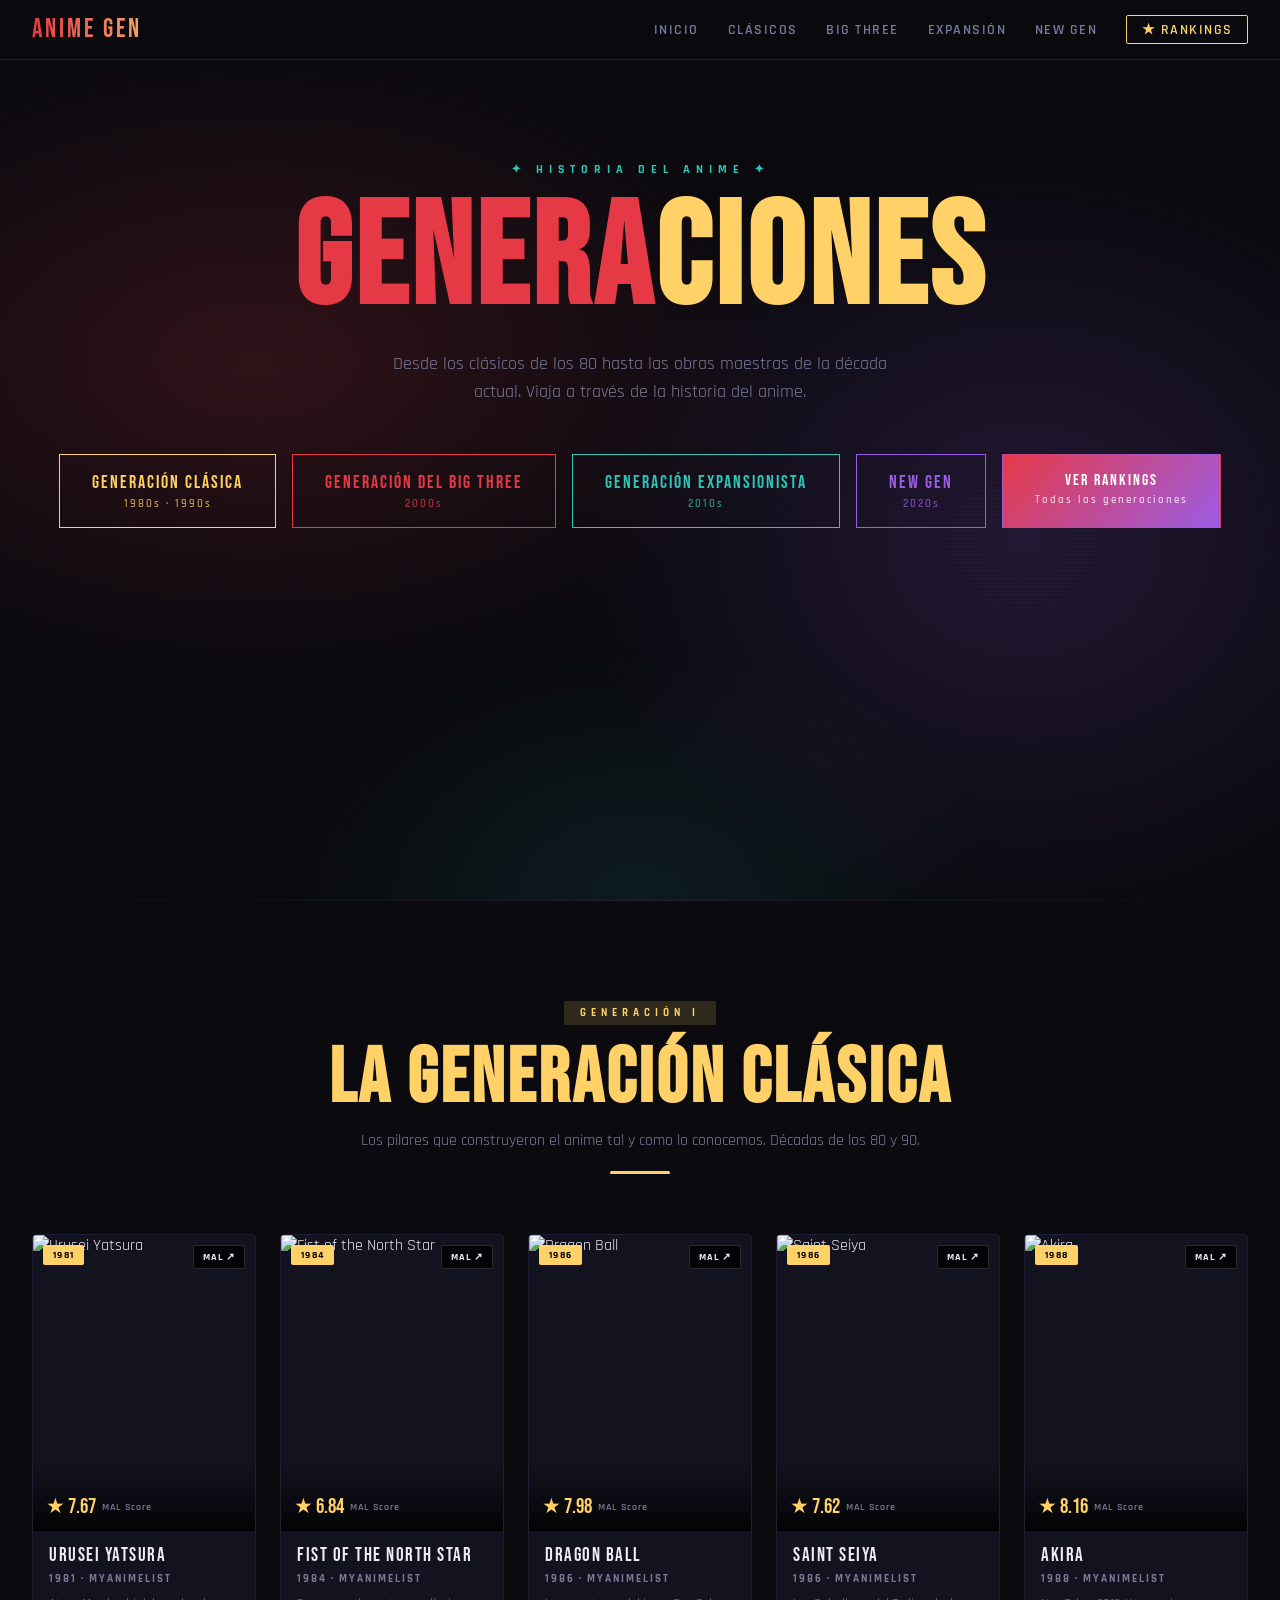
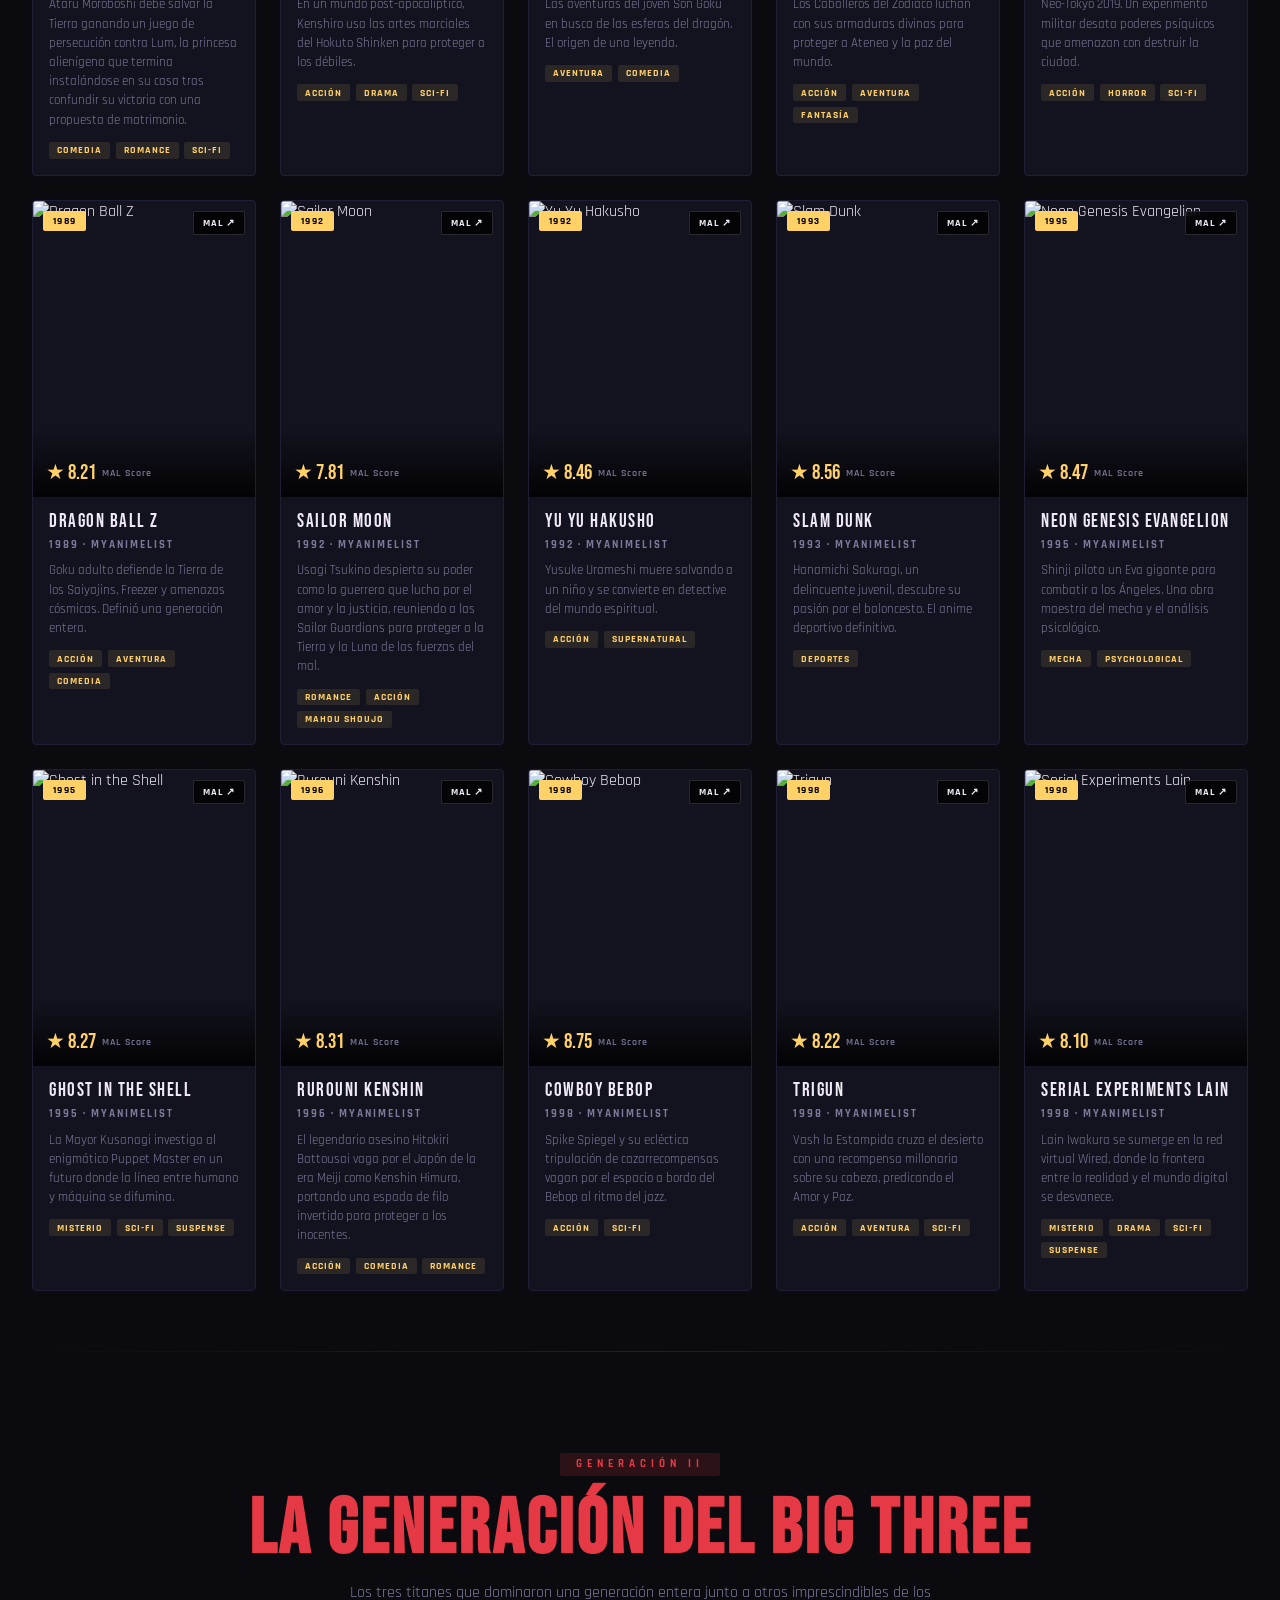
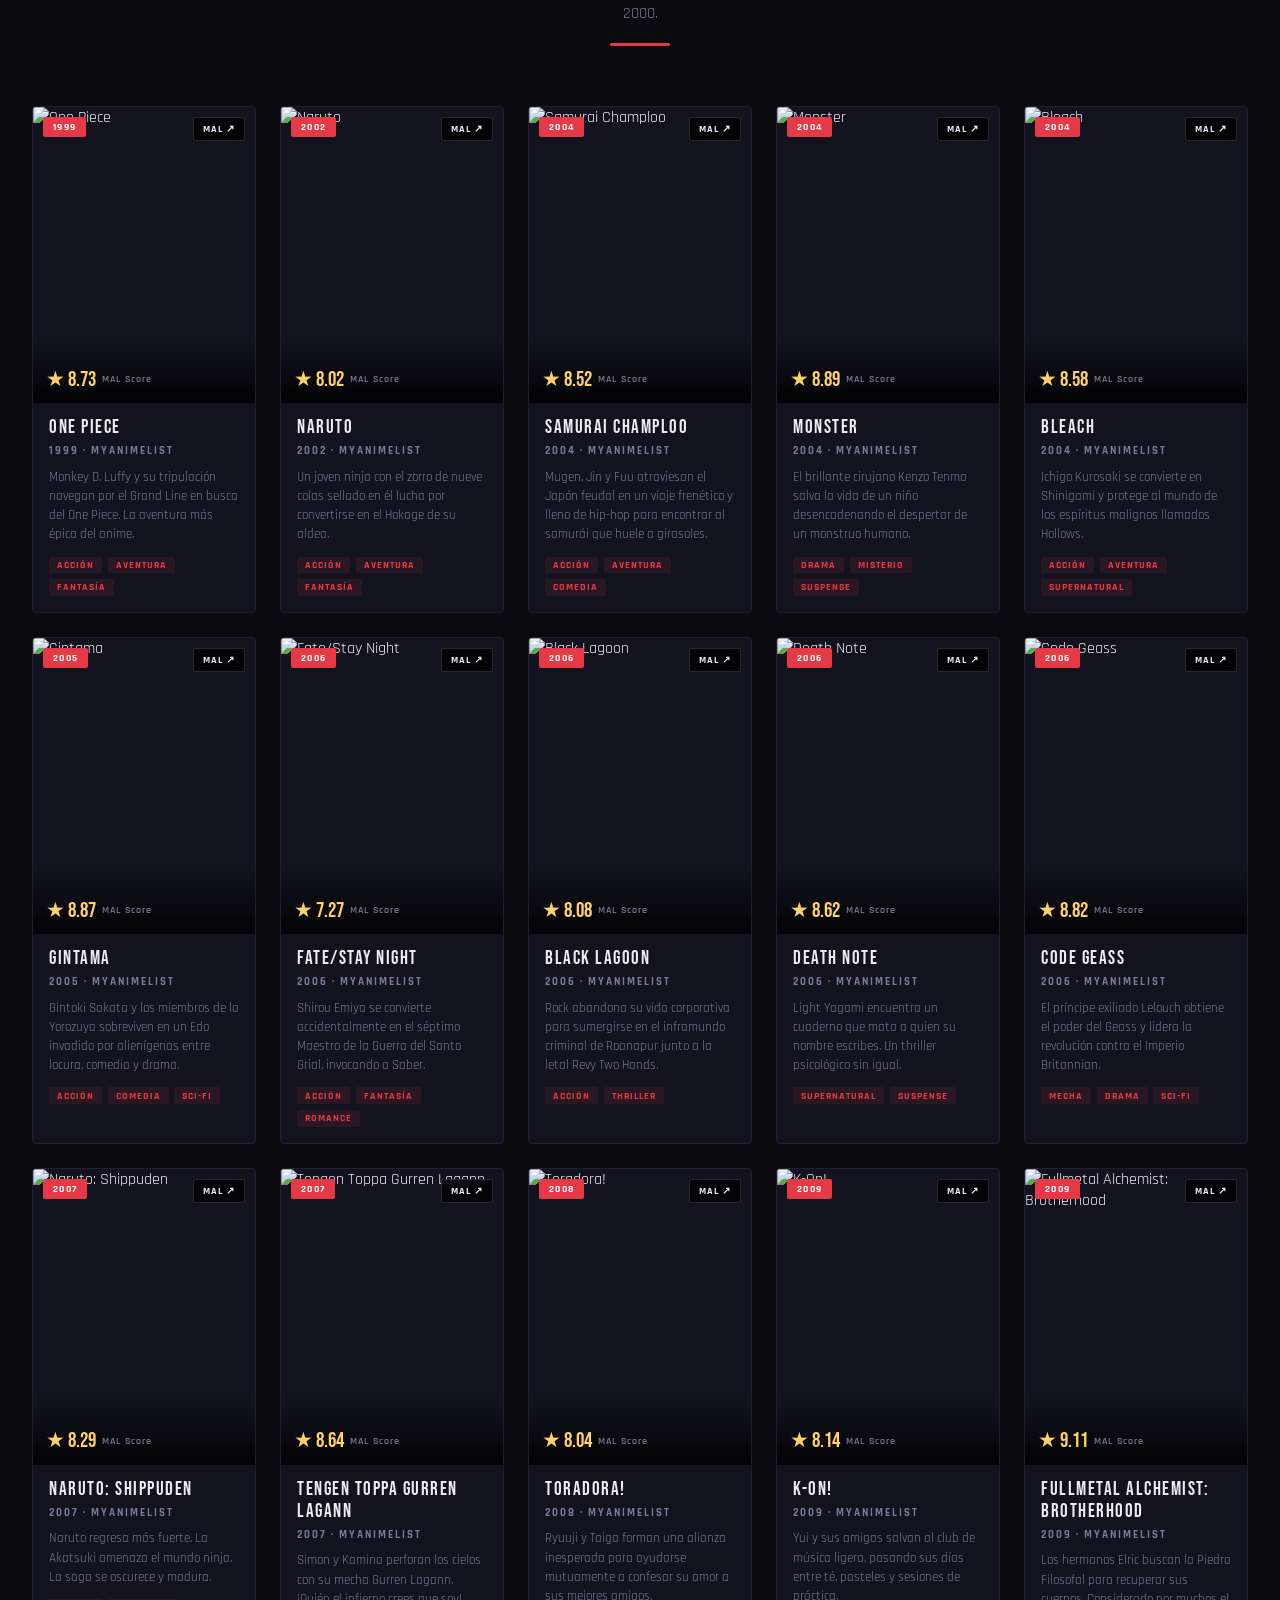
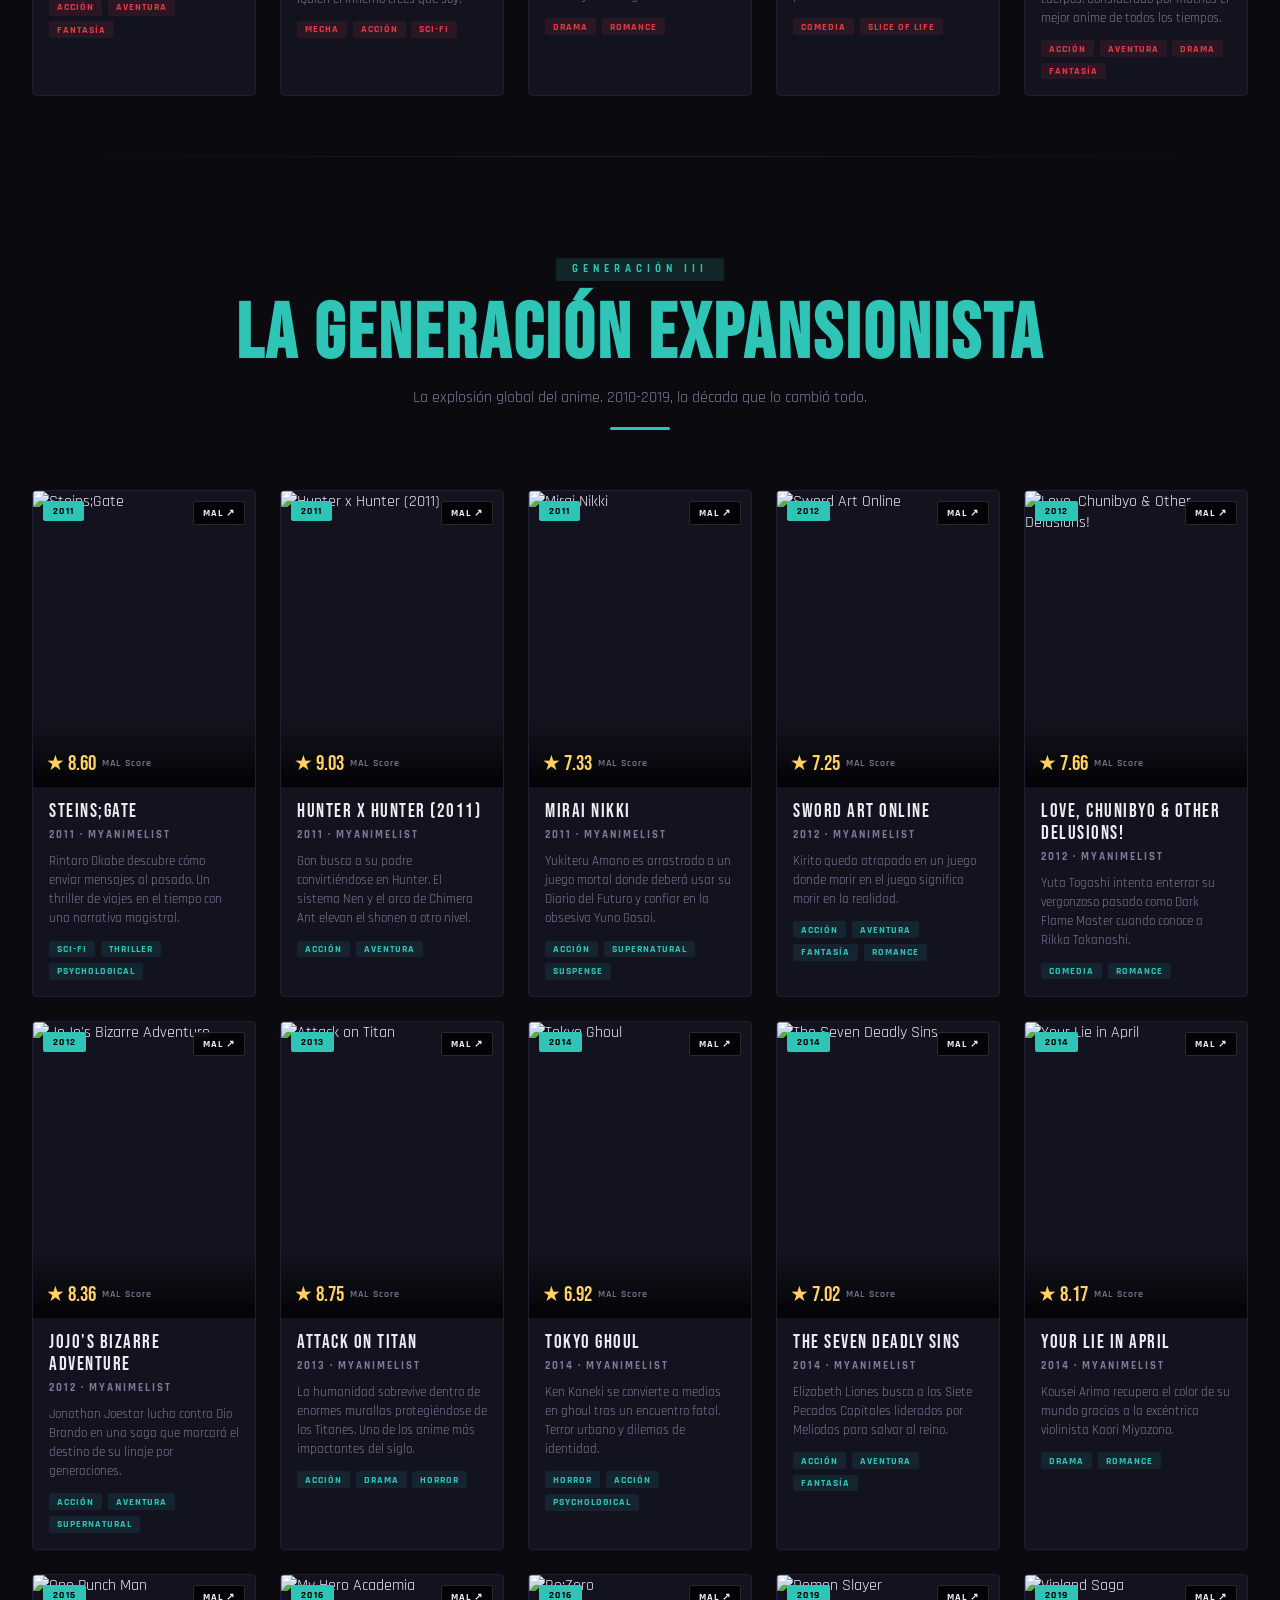
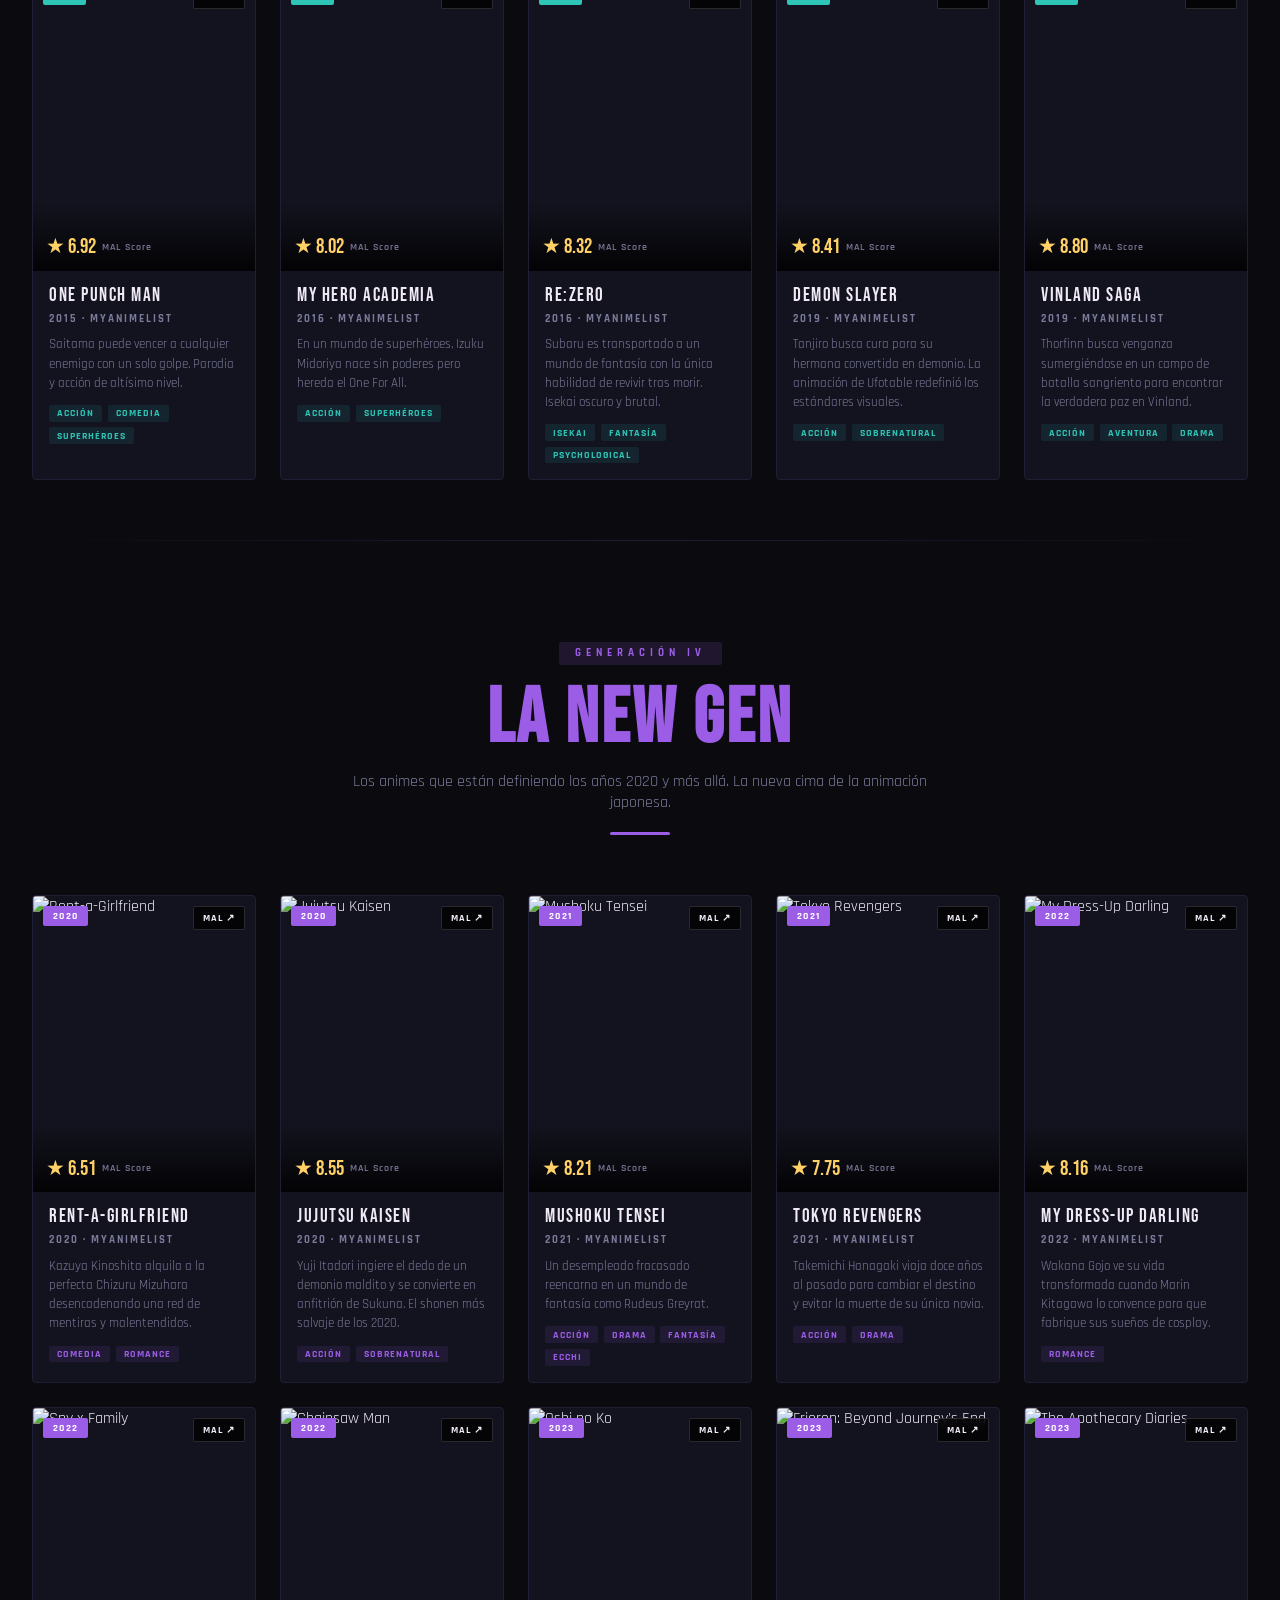
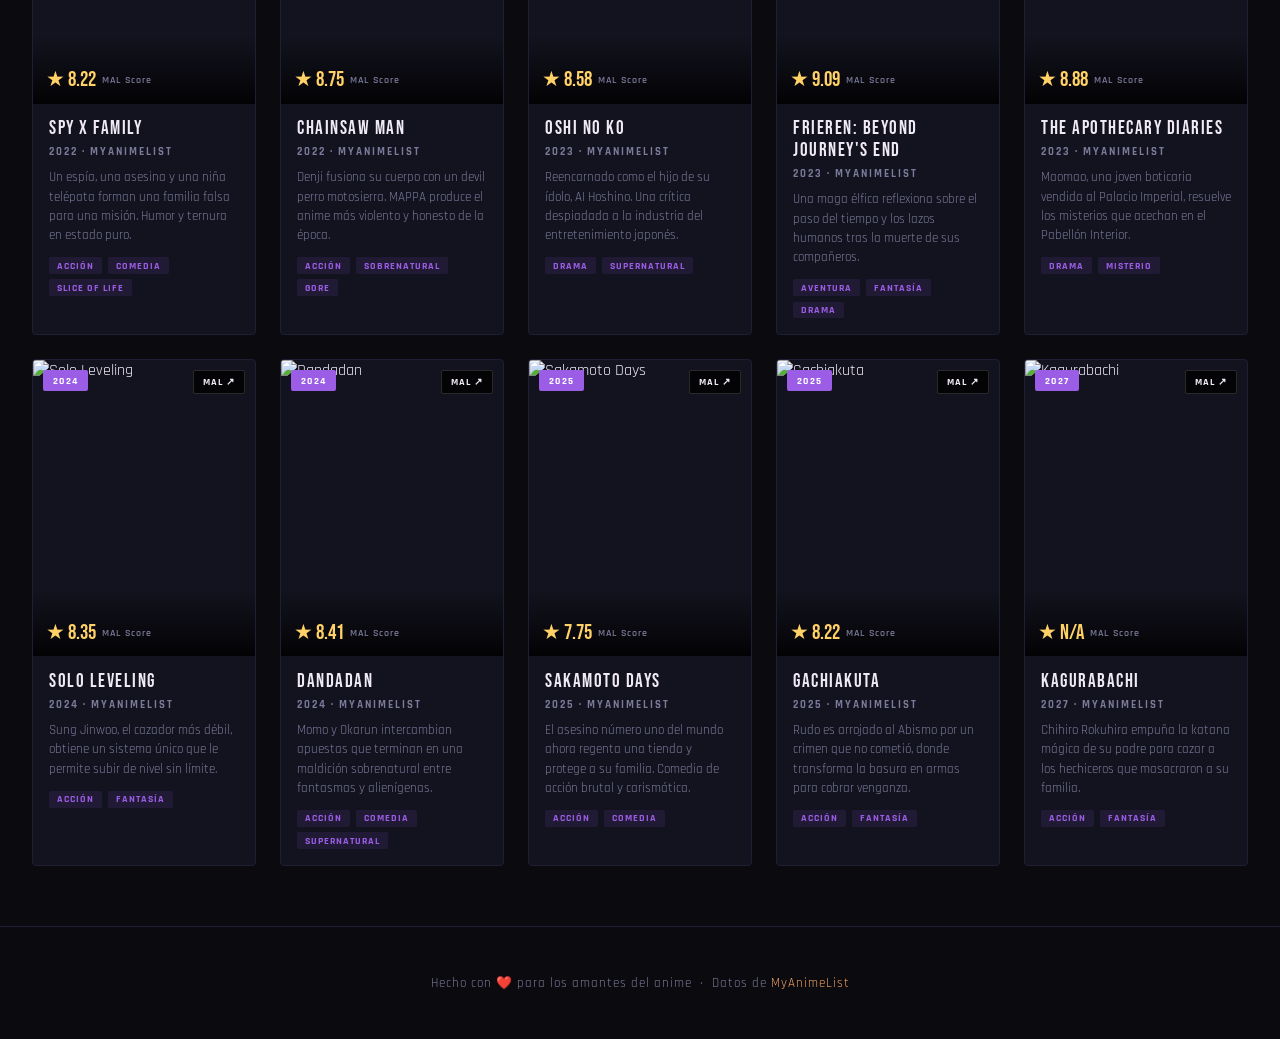
==== commit b2275c72: "Nuevos añadidos y optimización de codigo. Se añade la lista para ver de mayor a menor, ver cual gene" ====
--- a/index.html
+++ b/index.html
@@ -8,6 +8,7 @@
 
   <link rel="stylesheet" href="global.css" />
   <link rel="stylesheet" href="listas.css" />
+  <script src="data.js"></script>
   
 </head>
 <body>
@@ -21,6 +22,7 @@
     <a href="#bigtree">Big Three</a>
     <a href="#expansion">Expansión</a>
     <a href="#newgen">New Gen</a>
+    <a href="rankings.html" class="nav-ranking">★ Rankings</a>
   </div>
 </nav>
 
@@ -50,6 +52,10 @@
         New Gen 
         <span class="btn-years">2020s</span>
       </a>
+      <a href="rankings.html" class="gen-btn btn-ranking">
+        Ver Rankings
+        <span class="btn-years">Todas las generaciones</span>
+   </a>
     </div>
   </div>
 </section>
@@ -121,566 +127,13 @@
 <button id="back-top" title="Volver arriba" onclick="window.scrollTo({top:0,behavior:'smooth'})">↑</button>
 
 <script>
-// ═══════════════════════════════════════════════════════
-//  DATA
-// ═══════════════════════════════════════════════════════
-const CLASICOS = [
-  {
-    title: "Urusei Yatsura",
-    year: "1981",
-    score: "7.78",
-    img: "https://myanimelist.net/images/anime/9/17573.jpg",
-    mal: "https://myanimelist.net/anime/1293/Urusei_Yatsura?q=Urusei%20Yatsura&cat=anime",
-    desc: "Ataru Moroboshi debe salvar la Tierra ganando un juego de persecución contra Lum, la princesa alienígena que termina instalándose en su casa tras confundir su victoria con una propuesta de matrimonio.",
-    genres: ["Comedia", "Romance", "Sci-Fi"]
-  },
-  {
-    title: "Fist of the North Star",
-    year: "1984",
-    score: "7.97",
-    img: "https://myanimelist.net/images/anime/8/18502l.jpg",
-    mal: "https://myanimelist.net/anime/967/Hokuto_no_Ken",
-    desc: "En un mundo post-apocalíptico, Kenshiro usa las artes marciales del Hokuto Shinken para proteger a los débiles.",
-    genres: ["Acción", "Drama", "Sci-Fi"]
-  },
-  {
-    title: "Dragon Ball",
-    year: "1986",
-    score: "7.98",
-    img: "https://myanimelist.net/images/anime/1887/92364.jpg",
-    mal: "https://myanimelist.net/anime/223/Dragon_Ball",
-    desc: "Las aventuras del joven Son Goku en busca de las esferas del dragón. El origen de una leyenda.",
-    genres: ["Aventura", "Comedia"]
-  },
-  {
-    title: "Saint Seiya",
-    year: "1986",
-    score: "7.78",
-    img: "https://myanimelist.net/images/anime/1180/133782.jpg",
-    mal: "https://myanimelist.net/anime/1254/Saint_Seiya",
-    desc: "Los Caballeros del Zodiaco luchan con sus armaduras divinas para proteger a Atenea y la paz del mundo.",
-    genres: ["Acción", "Aventura", "Fantasía"]
-  },
-  {
-    title: "Akira",
-    year: "1988",
-    score: "8.16",
-    img: "https://myanimelist.net/images/anime/1408/114012.jpg",
-    mal: "https://myanimelist.net/anime/47/Akira",
-    desc: "Neo-Tokyo 2019. Un experimento militar desata poderes psíquicos que amenazan con destruir la ciudad.",
-    genres: ["Acción", "Horror", "Sci-Fi"]
-  },
-  {
-    title: "Dragon Ball Z",
-    year: "1989",
-    score: "8.21",
-    img: "https://myanimelist.net/images/anime/1277/142022.jpg",
-    mal: "https://myanimelist.net/anime/813/Dragon_Ball_Z",
-    desc: "Goku adulto defiende la Tierra de los Saiyajins, Freezer y amenazas cósmicas. Definió una generación entera.",
-    genres: ["Acción", "Aventura", "Comedy"]
-  },
-  {
-    title: "Sailor Moon",
-    year: "1992",
-    score: "7.76",
-    img: "https://myanimelist.net/images/anime/1440/92258.jpg",
-    mal: "https://myanimelist.net/anime/530/Bishoujo_Senshi_Sailor_Moon",
-    desc: "Usagi Tsukino despierta su poder como la guerrera que lucha por el amor y la justicia, reuniendo a las Sailor Guardians para proteger a la Tierra y la Luna de las fuerzas del mal.",
-    genres: ["Romance"]
-  },
-  {
-    title: "Yu Yu Hakusho",
-    year: "1992",
-    score: "8.46",
-    img: "https://myanimelist.net/images/anime/1228/111372.jpg",
-    mal: "https://myanimelist.net/anime/392/Yu_Yu_Hakusho",
-    desc: "Yusuke Urameshi muere salvando a un niño y se convierte en detective del mundo espiritual.",
-    genres: ["Acción", "Supernatural"]
-  },
-  {
-    title: "Slam Dunk",
-    year: "1993",
-    score: "8.56",
-    img: "https://myanimelist.net/images/anime/12/86890.jpg",
-    mal: "https://myanimelist.net/anime/170/Slam_Dunk?q=slam&cat=anime",
-    desc: "Hanamichi Sakuragi, un delincuente juvenil, descubre su pasión por el baloncesto. El anime deportivo definitivo.",
-    genres: ["Deportes"]
-  },
-  {
-    title: "Neon Genesis Evangelion",
-    year: "1995",
-    score: "8.37",
-    img: "https://myanimelist.net/images/anime/1314/108941.jpg",
-    mal: "https://myanimelist.net/anime/30/Neon_Genesis_Evangelion",
-    desc: "Shinji pilota un Eva gigante para combatir a los Ángeles. Una obra maestra del mecha y el análisis psicológico.",
-    genres: ["Mecha", "Psychological"]
-  },
-  {
-    title: "Ghost in the Shell",
-    year: "1995",
-    score: "8.27",
-    img: "https://myanimelist.net/images/anime/10/82594.jpg",
-    mal: "https://myanimelist.net/anime/43/Ghost_in_the_Shell",
-    desc: "La Mayor Kusanagi investiga al enigmático Puppet Master en un futuro donde la línea entre humano y máquina se difumina.",
-    genres: ["Misterio", "Sci-Fi", "Suspense"]
-  },
-  {
-    title: "Rurouni Kenshin",
-    year: "1996",
-    score: "8.28",
-    img: "https://myanimelist.net/images/anime/1346/119505.jpg",
-    mal: "https://myanimelist.net/anime/45/Rurouni_Kenshin__Meiji_Kenkaku_Romantan?q=kanshin&cat=anime",
-    desc: "El legendario asesino Hitokiri Battousai vaga por el Japón de la era Meiji como Kenshin Himura, portando una espada de filo invertido para proteger a los inocentes y redimir su pasado sangriento.",
-    genres: ["Acción", "Comedia", "Romance"]
-  },
-  {
-    title: "Cowboy Bebop",
-    year: "1998",
-    score: "8.75",
-    img: "https://myanimelist.net/images/anime/4/19644.jpg",
-    mal: "https://myanimelist.net/anime/1/Cowboy_Bebop?q=cowboy&cat=anime",
-    desc: "Spike Spiegel y su ecléctica tripulación de cazarrecompensas vagan por el espacio a bordo del Bebop, intentando escapar de un pasado que siempre termina por alcanzarlos al ritmo del jazz.",
-    genres: ["Acción", "Sci-Fi"]
-  },
-  {
-    title: "Trigun",
-    year: "1998",
-    score: "8.22",
-    img: "https://myanimelist.net/images/anime/1130/120002.jpg",
-    mal: "https://myanimelist.net/anime/6/Trigun",
-    desc: "Vash la Estampida cruza el desierto con una recompensa millonaria sobre su cabeza, predicando el Amor y Paz mientras escapa de un pasado destructivo y de los cazadores que buscan su fortuna.",
-    genres: ["Acción", "Aventura", "Sci-Fi"]
-  },
-  {
-    title: "Serial Experiments Lain",
-    year: "1998",
-    score: "8.10",
-    img: "https://myanimelist.net/images/anime/1718/91550.jpg",
-    mal: "https://myanimelist.net/anime/339/Serial_Experiments_Lain?q=serial&cat=anime",
-    desc: "Lain Iwakura se sumerge en la red virtual Wired, donde la frontera entre la realidad y el mundo digital se desvanece hasta cuestionar la esencia misma de la existencia humana.",
-    genres: ["Misterio", "Drama", "Sci-Fi", "Suspense"]
-  },
-];
-
-const BIGTREE = [
-  {
-    title: "One Piece",
-    year: "1999",
-    score: "8.73",
-    img: "https://cdn.myanimelist.net/images/anime/6/73245.jpg",
-    mal: "https://myanimelist.net/anime/21/One_Piece",
-    desc: "Monkey D. Luffy y su tripulación navegan por el Grand Line en busca del One Piece. La aventura más épica del anime.",
-    genres: ["Acción", "Aventura", "Fantasía"]
-  },
-  {
-    title: "Naruto",
-    year: "2002",
-    score: "8.02",
-    img: "https://cdn.myanimelist.net/images/anime/13/17405.jpg",
-    mal: "https://myanimelist.net/anime/20/Naruto",
-    desc: "Un joven ninja con el zorro de nueve colas sellado en él lucha por convertirse en el Hokage de su aldea.",
-    genres: ["Acción", "Aventura", "Fantasía"]
-  },
-  {
-    title: "Samurai Champloo",
-    year: "2004",
-    score: "8.52",
-    img: "https://myanimelist.net/images/anime/1370/135212.jpg",
-    mal: "https://myanimelist.net/anime/205/Samurai_Champloo?q=samurai%20cham&cat=anime",
-    desc: "Mugen, Jin y Fuu atraviesan el Japón feudal en un viaje frenético y lleno de hip-hop para encontrar al samurái que huele a girasoles, mientras sus espadas chocan en un choque cultural y de estilos sin igual.",
-    genres: ["Acción", "Aventura", "Comedia"]
-  },
-  {
-    title: "Monster",
-    year: "2004",
-    score: "8.89",
-    img: "https://myanimelist.net/images/anime/10/18793.jpg",
-    mal: "https://myanimelist.net/anime/19/Monster?q=monster&cat=anime",
-    desc: "El brillante cirujano Kenzo Tenma salva la vida de un niño en lugar de la de un político, desencadenando el despertar de un monstruo humano que lo obligará a cruzar Europa para detener su rastro de muerte.",
-    genres: ["Drama", "Misterio", "Suspense"]
-  },
-  {
-    title: "Bleach",
-    year: "2004",
-    score: "7.99",
-    img: "https://cdn.myanimelist.net/images/anime/3/40451.jpg",
-    mal: "https://myanimelist.net/anime/269/Bleach",
-    desc: "Ichigo Kurosaki se convierte en Shinigami y protege al mundo de los espíritus malignos llamados Hollows.",
-    genres: ["Acción", "Aventura", "Supernatural"]
-  },
-  {
-    title: "Gintama",
-    year: "2005",
-    score: "8.93",
-    img: "https://myanimelist.net/images/anime/10/73274.jpg",
-    mal: "https://myanimelist.net/anime/918/Gintama?q=gintama&cat=anime",
-    desc: "Gintoki Sakata y los miembros de la Yorozuya sobreviven en un Edo invadido por alienígenas, aceptando cualquier trabajo por dinero mientras protegen su honor samurái entre locura, comedia y drama.",
-    genres: ["Acción", "Comedia", "Sci-Fi"]
-  },
-  {
-    title: "Fate/Stay Night",
-    year: "2006",
-    score: "7.27",
-    img: "https://myanimelist.net/images/anime/4/30327.jpg",
-    mal: "https://myanimelist.net/anime/356/Fate_stay_night",
-    desc: "Shirou Emiya se convierte accidentalmente en el séptimo Maestro de la Guerra del Santo Grial, invocando a Saber para luchar en un ritual sangriento donde solo una pareja de mago y espíritu heroico podrá reclamar el artefacto que cumple cualquier deseo.",
-    genres: ["Action", "Fantasía", "Romance"]
-  },
-  {
-    title: "Black Lagoon",
-    year: "2006",
-    score: "8.04",
-    img: "https://myanimelist.net/images/anime/1906/121592.jpg",
-    mal: "https://myanimelist.net/anime/889/Black_Lagoon",
-    desc: "Rock, un oficinista japonés, es secuestrado por los mercenarios de la Compañía Lagoon y decide abandonar su vida monótona para sumergirse en el inframundo criminal de Roanapur junto a la letal Revy Two Hands.",
-    genres: ["Action"]
-  },
-  {
-    title: "Death Note",
-    year: "2006",
-    score: "8.62",
-    img: "https://cdn.myanimelist.net/images/anime/9/9453.jpg",
-    mal: "https://myanimelist.net/anime/1535/Death_Note",
-    desc: "Light Yagami encuentra un cuaderno que mata a quien su nombre escribes. Un thriller psicológico sin igual.",
-    genres: ["Supernatural", "Suspense"]
-  },
-  {
-    title: "Code Geass",
-    year: "2006",
-    score: "8.71",
-    img: "https://cdn.myanimelist.net/images/anime/5/50331.jpg",
-    mal: "https://myanimelist.net/anime/1575/Code_Geass__Hangyaku_no_Lelouch",
-    desc: "El príncipe exiliado Lelouch obtiene el poder del Geass y lidera la revolución contra el Imperio Britannian.",
-    genres: ["Mecha", "Drama", "Sci-Fi"]
-  },
-  {
-    title: "Naruto: Shippuden",
-    year: "2007",
-    score: "8.29",
-    img: "https://cdn.myanimelist.net/images/anime/1565/111305.jpg",
-    mal: "https://myanimelist.net/anime/1735/Naruto__Shippuuden",
-    desc: "Naruto regresa más fuerte. La Akatsuki amenaza el mundo ninja. La saga se oscurece y madura.",
-    genres: ["Acción", "Aventura", "Fantasía"]
-  },
-  {
-    title: "Tengen Toppa Gurren Lagann",
-    year: "2007",
-    score: "8.64",
-    img: "https://cdn.myanimelist.net/images/anime/4/5123.jpg",
-    mal: "https://myanimelist.net/anime/2001/Tengen_Toppa_Gurren_Lagann",
-    desc: "Simon y Kamina perforan los cielos con su mecha Gurren Lagann. ¡Quién el infierno crees que soy!",
-    genres: ["Mecha", "Acción", "Sci-Fi"]
-  },
-  {
-    title: "Toradora!",
-    year: "2008",
-    score: "8.04",
-    img: "https://myanimelist.net/images/anime/13/22128.jpg",
-    mal: "https://myanimelist.net/anime/4224/Toradora",
-    desc: "Ryuuji y Taiga, el Dragón y la Tigre Compacta, forman una alianza inesperada para ayudarse mutuamente a confesar su amor a sus mejores amigos.",
-    genres: ["Drama", "Romance"]
-  },
-  {
-    title: "K-On!",
-    year: "2009",
-    score: "7.87",
-    img: "https://myanimelist.net/images/anime/10/76120.jpg",
-    mal: "https://myanimelist.net/anime/5680/K-On",
-    desc: "Yui y sus amigas salvan al club de música ligera de la disolución, pasando sus días entre té, pasteles y sesiones de práctica para convertirse en las legendarias Houkago Tea Time.",
-    genres: ["Comedia", "Slice of Life"]
-  },
-  {
-    title: "Fullmetal Alchemist: Brotherhood",
-    year: "2009",
-    score: "9.11",
-    img: "https://cdn.myanimelist.net/images/anime/1223/96541.jpg",
-    mal: "https://myanimelist.net/anime/5114/Fullmetal_Alchemist__Brotherhood",
-    desc: "Los hermanos Elric buscan la Piedra Filosofal para recuperar sus cuerpos. Considerado por muchos el mejor anime de todos los tiempos.",
-    genres: ["Acción", "Aventura", "Drama", "Fantasía"]
-  },
-];
-
-const EXPANSION = [
-  {
-    title: "Steins;Gate",
-    year: "2011",
-    score: "9.07",
-    img: "https://cdn.myanimelist.net/images/anime/5/73199.jpg",
-    mal: "https://myanimelist.net/anime/9253/Steins_Gate",
-    desc: "Rintaro Okabe descubre cómo enviar mensajes al pasado. Un thriller de viajes en el tiempo con una narrativa magistral.",
-    genres: ["Sci-Fi", "Thriller", "Psychological"]
-  },
-  {
-    title: "Hunter x Hunter (2011)",
-    year: "2011",
-    score: "9.03",
-    img: "https://cdn.myanimelist.net/images/anime/11/33657.jpg",
-    mal: "https://myanimelist.net/anime/11061/Hunter_x_Hunter_2011_",
-    desc: "Gon busca a su padre convirtiéndose en Hunter. El sistema Nen y el arco de Chimera Ant elevan el shonen a otro nivel.",
-    genres: ["Acción", "Aventura"]
-  },
-  {
-    title: "Mirai Nikki",
-    year: "2011",
-    score: "7.38",
-    img: "https://myanimelist.net/images/anime/13/33465.jpg",
-    mal: "https://myanimelist.net/anime/10620/Mirai_Nikki_TV",
-    desc: "Yukiteru Amano es arrastrado a un juego mortal de supervivencia orquestado por Deus Ex Machina, donde deberá usar su Diario del Futuro y confiar en la obsesiva Yuno Gasai para convertirse en el nuevo Dios del Tiempo y el Espacio.",
-    genres: ["Acción", "Supernatural", "Suspense"]
-  },
-  {
-    title: "Sword Art Online",
-    year: "2012",
-    score: "7.22",
-    img: "https://myanimelist.net/images/anime/11/39717.jpg",
-    mal: "https://myanimelist.net/anime/11757/Sword_Art_Online?q=Sword%20Art%20Online&cat=anime",
-    desc: "Kirito queda atrapado junto a miles de jugadores en el mundo virtual de Aincrad, donde morir en el juego significa morir en la realidad, y su única salida es conquistar los cien pisos de la torre de acero.",
-    genres: ["Acción", "Aventura", "Fantasía", "Romance"]
-  },
-  {
-    title: "Love, Chunibyo & Other Delusions!",
-    year: "2012",
-    score: "7.70",
-    img: "https://myanimelist.net/images/anime/1905/142840.jpg",
-    mal: "https://myanimelist.net/anime/14741/Chuunibyou_demo_Koi_ga_Shitai?q=Love%2C%20Chunibyo&cat=anime",
-    desc: "Yuta Togashi intenta enterrar su vergonzoso pasado como Dark Flame Master, pero sus planes de normalidad se desmoronan cuando conoce a Rikka Takanashi, una chica que lo arrastra de vuelta al caótico mundo del Chunibyo y los delirios mágicos.",
-    genres: ["Comedia", "Romance"]
-  },
-  {
-    title: "JoJo's Bizarre Adventure",
-    year: "2012",
-    score: "7.87",
-    img: "https://myanimelist.net/images/anime/3/40409.jpg",
-    mal: "https://myanimelist.net/anime/14719/JoJo_no_Kimyou_na_Bouken_TV?q=jojo&cat=anime",
-    desc: "Jonathan Joestar lucha contra la ambición oscura de Dio Brando, dominando el poder del Hamon para detener una amenaza vampírica que marcará el destino de su linaje por generaciones.",
-    genres: ["Acción", "Aventura", "Supernatural"]
-  },
-  {
-    title: "Attack on Titan",
-    year: "2013",
-    score: "8.57",
-    img: "https://cdn.myanimelist.net/images/anime/10/47347.jpg",
-    mal: "https://myanimelist.net/anime/16498/Shingeki_no_Kyojin",
-    desc: "La humanidad sobrevive dentro de enormes murallas protegiéndose de los Titanes. Uno de los anime más impactantes del siglo.",
-    genres: ["Acción", "Drama", "Horror"]
-  },
-  {
-    title: "Tokyo Ghoul",
-    year: "2014",
-    score: "7.79",
-    img: "https://cdn.myanimelist.net/images/anime/5/64449.jpg",
-    mal: "https://myanimelist.net/anime/22319/Tokyo_Ghoul",
-    desc: "Ken Kaneki se convierte a medias en ghoul tras un encuentro fatal. Terror urbano y dilemas de identidad.",
-    genres: ["Horror", "Acción", "Psychological"]
-  },
-  {
-    title: "The Seven Deadly Sins",
-    year: "2014",
-    score: "7.60",
-    img: "https://myanimelist.net/images/anime/8/65409.jpg",
-    mal: "https://myanimelist.net/anime/23755/Nanatsu_no_Taizai?q=The%20Seven%20Deadly%20Sins&cat=anime",
-    desc: "Elizabeth Liones emprende un viaje para reunir a los Siete Pecados Capitales, un grupo de guerreros legendarios liderados por Meliodas, para salvar al reino de la tiranía de los Caballeros Sagrados.",
-    genres: ["Acción", "Aventura", "Fantasia"]
-  },
-  {
-    title: "Your Lie in April",
-    year: "2014",
-    score: "8.64",
-    img: "https://myanimelist.net/images/anime/1405/143284.jpg",
-    mal: "https://myanimelist.net/anime/23273/Shigatsu_wa_Kimi_no_Uso?q=Your%20Lie%20in%20April&cat=anime",
-    desc: "Kousei Arima, un prodigio del piano incapaz de escuchar su propia música, recupera el color de su mundo gracias a la excéntrica violinista Kaori Miyazono, quien lo empuja a enfrentar su trauma antes de que el tiempo se agote.",
-    genres: ["Drama", "Romance"]
-  },
-  {
-    title: "One Punch Man",
-    year: "2015",
-    score: "8.48",
-    img: "https://cdn.myanimelist.net/images/anime/12/76049.jpg",
-    mal: "https://myanimelist.net/anime/30276/One_Punch_Man",
-    desc: "Saitama puede vencer a cualquier enemigo con un solo golpe. Parodia y acción de altísimo nivel.",
-    genres: ["Acción", "Comedia", "Superhéroes"]
-  },
-  {
-    title: "My Hero Academia",
-    year: "2016",
-    score: "7.83",
-    img: "https://cdn.myanimelist.net/images/anime/10/78745.jpg",
-    mal: "https://myanimelist.net/anime/31964/Boku_no_Hero_Academia",
-    desc: "En un mundo de superhéroes, Izuku Midoriya nace sin poderes pero hereda el One For All.",
-    genres: ["Acción", "Superhéroes"]
-  },
-  {
-    title: "Re:Zero",
-    year: "2016",
-    score: "8.25",
-    img: "https://myanimelist.net/images/anime/1522/128039.jpg",
-    mal: "https://myanimelist.net/anime/31240/Re_Zero_kara_Hajimeru_Isekai_Seikatsu",
-    desc: "Subaru es transportado a un mundo de fantasía con la única habilidad de revivir tras morir. Isekai oscuro y brutal.",
-    genres: ["Isekai", "Fantasía", "Psychological"]
-  },
-  {
-    title: "Demon Slayer",
-    year: "2019",
-    score: "8.41",
-    img: "https://cdn.myanimelist.net/images/anime/1286/99889.jpg",
-    mal: "https://myanimelist.net/anime/38000/Kimetsu_no_Yaiba",
-    desc: "Tanjiro busca cura para su hermana convertida en demonio. La animación de Ufotable redefinió los estándares visuales.",
-    genres: ["Acción", "Sobrenatural"]
-  },
-  {
-    title: "Vinland Saga",
-    year: "2019",
-    score: "8.78",
-    img: "https://myanimelist.net/images/anime/1500/103005.jpg",
-    mal: "https://myanimelist.net/anime/37521/Vinland_Saga?q=vinladn&cat=anime",
-    desc: "Thorfinn busca venganza contra el asesino de su padre, sumergiéndose en un campo de batalla sangriento para encontrar la verdadera paz en la legendaria tierra de Vinland.",
-    genres: ["Acción", "Aventura", "Drama"]
-  },
-];
-
-const NEWGEN = [
-  {
-    title: "Rent-a-Girlfriend",
-    year: "2020",
-    score: "6.84",
-    img: "https://myanimelist.net/images/anime/1902/128382.jpg",
-    mal: "https://myanimelist.net/anime/40839/Kanojo_Okarishimasu?q=rent%20a%20&cat=anime",
-    desc: "Kazuya Kinoshita, tras una ruptura devastadora, alquila a la perfecta Chizuru Mizuhara para llenar su vacío, desencadenando una red de mentiras y malentendidos que lo obligarán a mantener las apariencias frente a su familia y amigos.",
-    genres: ["Comedia", "Romance"]
-  },
-  {
-    title: "Jujutsu Kaisen",
-    year: "2020",
-    score: "8.51",
-    img: "https://cdn.myanimelist.net/images/anime/1171/109222.jpg",
-    mal: "https://myanimelist.net/anime/40748/Jujutsu_Kaisen",
-    desc: "Yuji Itadori ingiere el dedo de un demonio maldito y se convierte en anfitrión de Sukuna. El shonen más salvaje de los 2020.",
-    genres: ["Acción", "Sobrenatural"]
-  },
-  {
-    title: "Mushoku Tensei",
-    year: "2021",
-    score: "8.33",
-    img: "https://myanimelist.net/images/anime/1530/117776.jpg",
-    mal: "https://myanimelist.net/anime/39535/Mushoku_Tensei__Isekai_Ittara_Honki_Dasu",
-    desc: "Un desempleado fracasado reencarna en un mundo de fantasía como Rudeus Greyrat, decidido a no desperdiciar su segunda oportunidad y vivir su nueva vida al máximo.",
-    genres: ["Acción", " Drama", "Fantasía,", "Ecchi"]
-  },
-  {
-    title: "Tokyo Revengers",
-    year: "2021",
-    score: "7.82",
-    img: "https://myanimelist.net/images/anime/1839/122012.jpg",
-    mal: "https://myanimelist.net/anime/42249/Tokyo_Revengers?q=Tokyo%20Revengers&cat=anime",
-    desc: "Takemichi Hanagaki viaja doce años al pasado para integrarse en la Tokyo Manji Gang, decidido a escalar en la jerarquía criminal y cambiar el destino para evitar la muerte de su única novia de la secundaria.",
-    genres: ["Acción", " Drama"]
-  },
-  {
-    title: "My Dress-Up Darling",
-    year: "2022",
-    score: "8.13",
-    img: "https://myanimelist.net/images/anime/1179/119897.jpg",
-    mal: "https://myanimelist.net/anime/48736/Sono_Bisque_Doll_wa_Koi_wo_Suru?q=My%20Dress-Up%20Darling&cat=anime",
-    desc: "Wakana Gojo, un chico solitario dedicado a fabricar muñecas Hina, ve su vida transformada cuando la popular Marin Kitagawa descubre su talento y lo convence para que sea el artífice de todos sus sueños de cosplay.",
-    genres: ["Romance"]
-  },
-  {
-    title: "Spy x Family",
-    year: "2022",
-    score: "8.42",
-    img: "https://cdn.myanimelist.net/images/anime/1441/122795.jpg",
-    mal: "https://myanimelist.net/anime/50265/Spy_x_Family",
-    desc: "Un espía, una asesina y una niña telépata forman una familia falsa para una misión. Humor y ternura en estado puro.",
-    genres: ["Acción", "Comedia", "Slice of Life"]
-  },
-  {
-    title: "Chainsaw Man",
-    year: "2022",
-    score: "8.43",
-    img: "https://cdn.myanimelist.net/images/anime/1806/126216.jpg",
-    mal: "https://myanimelist.net/anime/44511/Chainsaw_Man",
-    desc: "Denji fusiona su cuerpo con un devil perro motosierra. MAPPA produce el anime más violento, caótico y honesto de la época.",
-    genres: ["Acción", "Sobrenatural", "Gore"]
-  },
-  {
-    title: "Oshi no Ko",
-    year: "2023",
-    score: "8.53",
-    img: "https://cdn.myanimelist.net/images/anime/1812/134736.jpg",
-    mal: "https://myanimelist.net/anime/52034/Oshi_no_Ko?q=oshi%20no%20ko&cat=anime",
-    desc: "Reencarnado como el hijo de su ídolo, AI Hoshino. Una crítica despiadada a la industria del entretenimiento japonés.",
-    genres: ["Drama", "Supernatural"]
-  },
-  {
-    title: "Frieren: Beyond Journey's End",
-    year: "2023",
-    score: "9.27",
-    img: "https://cdn.myanimelist.net/images/anime/1015/138006.jpg",
-    mal: "https://myanimelist.net/anime/52991/Sousou_no_Frieren",
-    desc: "Una maga élfica reflexiona sobre el paso del tiempo y los lazos humanos tras la muerte de sus compañeros.",
-    genres: ["Aventura", "Fantasía", "Drama"]
-  },
-  {
-    title: "The Apothecary Diaries",
-    year: "2023",
-    score: "8.85",
-    img: "https://myanimelist.net/images/anime/1708/138033.jpg",
-    mal: "https://myanimelist.net/anime/54492/Kusuriya_no_Hitorigoto?q=apoti&cat=anime",
-    desc: "Maomao, una joven boticaria secuestrada y vendida al Palacio Imperial, intenta pasar desapercibida como sirvienta hasta que su curiosidad y conocimientos sobre venenos la llevan a resolver los misterios que acechan en el Pabellón Interior.",
-    genres: ["Drama", "Misterio"]
-  },
-  {
-    title: "Solo Leveling",
-    year: "2024",
-    score: "8.16",
-    img: "https://myanimelist.net/images/anime/1801/142390l.jpg",
-    mal: "https://myanimelist.net/anime/52299/Ore_dake_Level_Up_na_Ken",
-    desc: "Sung Jinwoo, el cazador más débil, obtiene un sistema único que le permite subir de nivel sin límite.",
-    genres: ["Acción", "Fantasía"]
-  },
-  {
-    title: "Dandadan",
-    year: "2024",
-    score: "8.42",
-    img: "https://myanimelist.net/images/anime/1584/143719.jpg",
-    mal: "https://myanimelist.net/anime/57334/Dandadan?q=dandadan&cat=anime",
-    desc: "Momo, una chica que cree en fantasmas, y Okarun, un friki de los alienígenas, intercambian apuestas que terminan en una maldición sobrenatural, obligándolos a recuperar las bolas perdidas de Okarun mientras enfrentan amenazas de otros mundos.",
-    genres: ["Acción", "Comedia", "Supernatural"]
-  },
-  {
-    title: "Sakamoto Days",
-    year: "2025",
-    score: "7.59",
-    img: "https://myanimelist.net/images/anime/1026/146459.jpg",
-    mal: "https://myanimelist.net/anime/58939/Sakamoto_Days",
-    desc: "El asesino número uno del mundo ahora regenta una tienda y protege a su familia. Comedia de acción brutal y carismática.",
-    genres: ["Acción", "Comedia"]
-  },
-  {
-    title: "Gachiakuta",
-    year: "2025",
-    score: "8.22",
-    img: "https://myanimelist.net/images/anime/1682/150432.jpg",
-    mal: "https://myanimelist.net/anime/59062/Gachiakuta?q=gachiakuta&cat=anime",
-    desc: "Rudo es arrojado al Abismo por un crimen que no cometió, donde deberá usar su poder como Dador de Vida para transformar la basura en armas y cobrar venganza contra la sociedad que lo desechó.",
-    genres: ["Acción", "Fantasía"]
-  },
-  {
-    title: "Kagurabachi",
-    year: "2027",
-    score: "N/A",
-    img: "https://myanimelist.net/images/anime/1653/157089.jpg",
-    mal: "https://myanimelist.net/anime/64058/Kagurabachi?q=kagura&cat=anime",
-    desc: "Chihiro Rokuhira empuña la katana mágica de su padre para cazar a los hechiceros que masacraron a su familia, sumergiéndose en una senda de sangre y hierro para recuperar las Espadas Encantadas.",
-    genres: ["Acción", "Fantasía"]
-  },
-];
 
 // ═══════════════════════════════════════════════════════
 //  RENDER CARDS
 // ═══════════════════════════════════════════════════════
 function renderGrid(containerId, animes) {
   const grid = document.getElementById(containerId);
+  
   animes.forEach((a, i) => {
     const card = document.createElement('div');
     card.className = 'anime-card';
@@ -692,7 +145,7 @@
         <span class="badge">${a.year}</span>
         <a class="mal-link" href="${a.mal}" target="_blank" rel="noopener">MAL ↗</a>
         <div class="score-overlay">
-          <span class="score">★ ${a.score}</span>
+          <span class="score">★ ${scoreStr(a.seasons)}</span>
           <span class="score-label">MAL Score</span>
         </div>
       </div>
--- a/global.css
+++ b/global.css
@@ -1,316 +1,145 @@
-  :root {
-      --bg: #0a0a0f;
-      --bg2: #0f0f1a;
-      --card: #13131f;
-      --border: #1e1e35;
-      --accent1: #e63946;
-      --accent2: #f4a261;
-      --accent3: #2ec4b6;
-      --accent4: #9b5de5;
-      --text: #f0eaf5;
-      --muted: #7a7a9a;
-      --gold: #ffd166;
-    }
+/* ═══════════════════════════════════════════════════════
+   GLOBAL.CSS — Variables, reset, nav, hero, layout, cards
+   ═══════════════════════════════════════════════════════ */
 
-    * { margin: 0; padding: 0; box-sizing: border-box; }
+@import url('https://fonts.googleapis.com/css2?family=Bebas+Neue&family=Noto+Sans+JP:wght@400;700;900&family=Rajdhani:wght@400;600;700&display=swap');
 
-    html { scroll-behavior: smooth; }
+/* ── VARIABLES ── */
+:root {
+  --bg: #0a0a0f;
+  --bg2: #0f0f1a;
+  --card: #13131f;
+  --border: #1e1e35;
+  --accent1: #e63946;
+  --accent2: #f4a261;
+  --accent3: #2ec4b6;
+  --accent4: #9b5de5;
+  --text: #f0eaf5;
+  --muted: #7a7a9a;
+  --gold: #ffd166;
+  /* Colores de generación para rankings */
+  --gen-clasicos: #ffd166;
+  --gen-bigtree: #e63946;
+  --gen-expansion: #2ec4b6;
+  --gen-newgen: #9b5de5;
+}
 
-    body {
-      background: var(--bg);
-      color: var(--text);
-      font-family: 'Rajdhani', sans-serif;
-      overflow-x: hidden;
-    }
+/* ── RESET ── */
+* { margin: 0; padding: 0; box-sizing: border-box; }
+html { scroll-behavior: smooth; }
+body {
+  background: var(--bg);
+  color: var(--text);
+  font-family: 'Rajdhani', sans-serif;
+  overflow-x: hidden;
+}
 
-    /* ── SCROLLBAR ── */
-    ::-webkit-scrollbar { width: 6px; }
-    ::-webkit-scrollbar-track { background: var(--bg); }
-    ::-webkit-scrollbar-thumb { background: var(--accent1); border-radius: 3px; }
+/* ── SCROLLBAR ── */
+::-webkit-scrollbar { width: 6px; }
+::-webkit-scrollbar-track { background: var(--bg); }
+::-webkit-scrollbar-thumb { background: var(--accent1); border-radius: 3px; }
 
-    /* ── NAV ── */
-    nav {
-      position: fixed; top: 0; left: 0; right: 0; z-index: 100;
-      background: rgba(10,10,15,0.92);
-      backdrop-filter: blur(14px);
-      border-bottom: 1px solid var(--border);
-      display: flex; align-items: center; justify-content: space-between;
-      padding: 0 2rem; height: 60px;
-    }
-    .nav-logo {
-      font-family: 'Bebas Neue', sans-serif;
-      font-size: 1.6rem;
-      letter-spacing: 3px;
-      background: linear-gradient(90deg, var(--accent1), var(--accent2));
-      -webkit-background-clip: text; -webkit-text-fill-color: transparent;
-    }
-    .nav-links { display: flex; gap: 1.8rem; }
-    .nav-links a {
-      text-decoration: none; color: var(--muted);
-      font-size: 0.85rem; font-weight: 600; letter-spacing: 1.5px;
-      text-transform: uppercase; transition: color 0.2s;
-    }
-    .nav-links a:hover { color: var(--accent2); }
+/* ── NAV ── */
+nav {
+  position: fixed; top: 0; left: 0; right: 0; z-index: 100;
+  background: rgba(10,10,15,0.92);
+  backdrop-filter: blur(14px);
+  border-bottom: 1px solid var(--border);
+  display: flex; align-items: center; justify-content: space-between;
+  padding: 0 2rem; height: 60px;
+}
+.nav-logo {
+  font-family: 'Bebas Neue', sans-serif;
+  font-size: 1.6rem;
+  letter-spacing: 3px;
+  background: linear-gradient(90deg, var(--accent1), var(--accent2));
+  -webkit-background-clip: text; -webkit-text-fill-color: transparent;
+}
+.nav-links { display: flex; gap: 1.8rem; align-items: center; }
+.nav-links a {
+  text-decoration: none; color: var(--muted);
+  font-size: 0.85rem; font-weight: 600; letter-spacing: 1.5px;
+  text-transform: uppercase; transition: color 0.2s;
+}
+.nav-links a:hover { color: var(--accent2); }
+.nav-links a.nav-ranking {
+  color: var(--gold);
+  border: 1px solid var(--gold);
+  padding: 0.3rem 0.9rem;
+  border-radius: 2px;
+  transition: background 0.2s, color 0.2s;
+}
+.nav-links a.nav-ranking:hover {
+  background: var(--gold);
+  color: #000;
+}
 
-    /* ── HERO / HOME ── */
-    #home {
-      min-height: 100vh;
-      display: flex; flex-direction: column; align-items: center; justify-content: center;
-      position: relative; overflow: hidden; padding-top: 60px;
-    }
+/* ── SECTION LAYOUT ── */
+.section-wrap { padding: 100px 2rem 60px; max-width: 1400px; margin: 0 auto; }
 
-    .hero-bg {
-      position: absolute; inset: 0; z-index: 0;
-      background:
-        radial-gradient(ellipse 60% 50% at 20% 40%, rgba(230,57,70,0.18) 0%, transparent 70%),
-        radial-gradient(ellipse 50% 60% at 80% 60%, rgba(155,93,229,0.18) 0%, transparent 70%),
-        radial-gradient(ellipse 40% 40% at 50% 100%, rgba(46,196,182,0.1) 0%, transparent 70%),
-        var(--bg);
-    }
+.section-header { text-align: center; margin-bottom: 60px; }
+.section-tag {
+  display: inline-block;
+  font-size: 0.7rem; letter-spacing: 5px; text-transform: uppercase;
+  font-weight: 700; padding: 0.3rem 1rem; border-radius: 2px;
+  margin-bottom: 1rem;
+}
+.section-title {
+  font-family: 'Bebas Neue', sans-serif;
+  font-size: clamp(2.5rem, 6vw, 5rem);
+  letter-spacing: 3px; line-height: 1;
+}
+.section-desc { color: var(--muted); font-size: 1rem; margin-top: 0.8rem; max-width: 600px; margin-left: auto; margin-right: auto; }
+.section-line { width: 60px; height: 3px; margin: 1.2rem auto 0; border-radius: 2px; }
 
-    /* scanlines */
-    .hero-bg::after {
-      content: '';
-      position: absolute; inset: 0;
-      background: repeating-linear-gradient(0deg, transparent, transparent 2px, rgba(0,0,0,0.08) 2px, rgba(0,0,0,0.08) 4px);
-      pointer-events: none;
-    }
+/* ── DIVIDER ── */
+.section-divider {
+  width: 100%; border: none; height: 1px;
+  background: linear-gradient(90deg, transparent, var(--border), transparent);
+  margin: 0;
+}
 
-    .hero-content { position: relative; z-index: 1; text-align: center; padding: 2rem; }
+/* ── BACK TO TOP ── */
+#back-top {
+  position: fixed; bottom: 2rem; right: 2rem; z-index: 99;
+  background: var(--accent1); color: #fff; border: none;
+  width: 44px; height: 44px; border-radius: 2px;
+  font-size: 1.3rem; cursor: pointer;
+  opacity: 0; transform: translateY(10px);
+  transition: opacity 0.3s, transform 0.3s;
+  display: flex; align-items: center; justify-content: center;
+}
+#back-top.visible { opacity: 1; transform: translateY(0); }
+#back-top:hover { background: #c0303c; }
 
-    .hero-eyebrow {
-      font-size: 0.75rem; letter-spacing: 6px; text-transform: uppercase;
-      color: var(--accent3); font-weight: 700; margin-bottom: 1.2rem;
-      animation: fadeUp 0.8s ease both;
-    }
+/* ── FOOTER ── */
+footer {
+  text-align: center; padding: 3rem 2rem;
+  border-top: 1px solid var(--border);
+  color: var(--muted); font-size: 0.8rem; letter-spacing: 1px;
+}
+footer a { color: var(--accent2); text-decoration: none; }
 
-    .hero-title {
-      font-family: 'Bebas Neue', sans-serif;
-      font-size: clamp(4rem, 12vw, 9rem);
-      line-height: 0.9;
-      letter-spacing: 4px;
-      animation: fadeUp 0.9s 0.1s ease both;
-    }
-    .hero-title span.red { color: var(--accent1); }
-    .hero-title span.gold { color: var(--gold); }
+/* ── ANIMATIONS ── */
+@keyframes fadeUp {
+  from { opacity: 0; transform: translateY(24px); }
+  to   { opacity: 1; transform: translateY(0); }
+}
+.reveal {
+  opacity: 0; transform: translateY(30px);
+  transition: opacity 0.6s ease, transform 0.6s ease;
+}
+.reveal.visible { opacity: 1; transform: translateY(0); }
 
-    .hero-sub {
-      font-size: 1.1rem; 
-      color: var(--muted); 
-      margin: 1.5rem auto 3rem;
-      max-width: 520px; 
-      line-height: 1.6;
-      animation: fadeUp 1s 0.2s ease both;
-      text-align: center;
-    }
+/* ── HERO HOME ── */
+#home {
+  min-height: 100vh;
+  display: flex; flex-direction: column; align-items: center; justify-content: flex-start;
+  position: relative; overflow: hidden;
+  padding-top: 130px;
+}
 
-    .gen-buttons {
-      display: flex; flex-wrap: wrap; gap: 1rem; justify-content: center;
-      animation: fadeUp 1.1s 0.3s ease both;
-    }
-
-    .gen-btn {
-      position: relative; text-decoration: none;
-      padding: 1rem 2rem; border: 1px solid;
-      font-family: 'Bebas Neue', sans-serif;
-      font-size: 1.15rem; letter-spacing: 2px;
-      transition: all 0.25s; overflow: hidden;
-      display: flex; flex-direction: column; align-items: center; gap: 0.2rem;
-    }
-    .gen-btn .btn-years { font-family: 'Rajdhani', sans-serif; font-size: 0.7rem; font-weight: 600; letter-spacing: 2px; opacity: 0.7; }
-    .gen-btn::before {
-      content: ''; position: absolute; inset: 0;
-      background: currentColor; opacity: 0; transition: opacity 0.25s;
-    }
-    .gen-btn:hover::before { opacity: 0.12; }
-    .gen-btn:hover { transform: translateY(-3px); box-shadow: 0 12px 40px rgba(0,0,0,0.4); }
-
-    .btn-clasicos { color: var(--gold); border-color: var(--gold); }
-    .btn-bigtree  { color: var(--accent1); border-color: var(--accent1); }
-    .btn-expansion{ color: var(--accent3); border-color: var(--accent3); }
-    .btn-newgen   { color: var(--accent4); border-color: var(--accent4); }
-
-    /* ── SECTION HEADER ── */
-    .section-wrap { padding: 100px 2rem 60px; max-width: 1400px; margin: 0 auto; }
-
-    .section-header { text-align: center; margin-bottom: 60px; }
-    .section-tag {
-      display: inline-block;
-      font-size: 0.7rem; letter-spacing: 5px; text-transform: uppercase;
-      font-weight: 700; padding: 0.3rem 1rem; border-radius: 2px;
-      margin-bottom: 1rem;
-    }
-    .section-title {
-      font-family: 'Bebas Neue', sans-serif;
-      font-size: clamp(2.5rem, 6vw, 5rem);
-      letter-spacing: 3px; line-height: 1;
-    }
-    .section-desc { color: var(--muted); font-size: 1rem; margin-top: 0.8rem; max-width: 600px; margin-left: auto; margin-right: auto; }
-    .section-line { width: 60px; height: 3px; margin: 1.2rem auto 0; border-radius: 2px; }
-
-    /* ── ANIME GRID ── */
-    .anime-grid {
-      display: grid;
-      grid-template-columns: repeat(auto-fill, minmax(220px, 1fr));
-      gap: 1.5rem;
-    }
-
-    .anime-card {
-      background: var(--card);
-      border: 1px solid var(--border);
-      border-radius: 4px;
-      overflow: hidden;
-      position: relative;
-      transition: transform 0.25s, box-shadow 0.25s, border-color 0.25s;
-      cursor: pointer;
-    }
-    .anime-card:hover {
-      transform: translateY(-6px);
-      box-shadow: 0 20px 60px rgba(0,0,0,0.5);
-    }
-
-    .anime-card .poster-wrap {
-      position: relative; overflow: hidden;
-      aspect-ratio: 3/4;
-    }
-    .anime-card .poster-wrap img {
-      width: 100%; height: 100%; object-fit: cover;
-      transition: transform 0.4s;
-      display: block;
-    }
-    .anime-card:hover .poster-wrap img { transform: scale(1.06); }
-
-    .anime-card .badge {
-      position: absolute; top: 10px; left: 10px;
-      font-size: 0.65rem; font-weight: 700; letter-spacing: 1.5px;
-      padding: 0.2rem 0.6rem; border-radius: 2px; text-transform: uppercase;
-    }
-
-    .anime-card .mal-link {
-      position: absolute; top: 10px; right: 10px;
-      background: rgba(0,0,0,0.75); border: 1px solid rgba(255,255,255,0.15);
-      color: var(--text); text-decoration: none;
-      font-size: 0.65rem; font-weight: 700; letter-spacing: 1px;
-      padding: 0.25rem 0.55rem; border-radius: 2px;
-      transition: background 0.2s;
-      backdrop-filter: blur(4px);
-    }
-    .anime-card .mal-link:hover { background: var(--accent1); }
-
-    .anime-card .score-overlay {
-      position: absolute; bottom: 0; left: 0; right: 0;
-      background: linear-gradient(transparent, rgba(0,0,0,0.85));
-      padding: 2rem 0.8rem 0.7rem;
-      display: flex; align-items: center; gap: 0.4rem;
-    }
-    .anime-card .score {
-      font-family: 'Bebas Neue', sans-serif; font-size: 1.3rem;
-      color: var(--gold);
-    }
-    .anime-card .score-label { font-size: 0.65rem; color: var(--muted); font-weight: 600; letter-spacing: 1px; }
-
-    .anime-card .card-body { padding: 0.9rem 1rem 1rem; }
-    .anime-card .card-title {
-      font-family: 'Bebas Neue', sans-serif;
-      font-size: 1.2rem; letter-spacing: 1.5px; line-height: 1.15;
-      margin-bottom: 0.3rem;
-    }
-    .anime-card .card-year {
-      font-size: 0.7rem; font-weight: 700; letter-spacing: 2px;
-      color: var(--muted); text-transform: uppercase; margin-bottom: 0.6rem;
-    }
-    .anime-card .card-desc {
-      font-size: 0.8rem; color: var(--muted); line-height: 1.5;
-    }
-    .anime-card .card-genres {
-      display: flex; flex-wrap: wrap; gap: 0.35rem; margin-top: 0.75rem;
-    }
-    .anime-card .genre-tag {
-      font-size: 0.6rem; font-weight: 700; letter-spacing: 1px;
-      padding: 0.15rem 0.5rem; border-radius: 2px;
-      background: var(--border); color: var(--muted); text-transform: uppercase;
-    }
-
-    /* SECTION COLOR THEMES */
-    /* Clásicos */
-    #clasicos .section-tag { background: rgba(255,209,102,0.15); color: var(--gold); }
-    #clasicos .section-title { color: var(--gold); }
-    #clasicos .section-line { background: var(--gold); }
-    #clasicos .anime-card:hover { border-color: var(--gold); box-shadow: 0 20px 60px rgba(255,209,102,0.15); }
-    #clasicos .badge { background: var(--gold); color: #000; }
-    #clasicos .genre-tag { background: rgba(255,209,102,0.1); color: var(--gold); }
-
-    /* Big Three */
-    #bigtree .section-tag { background: rgba(230,57,70,0.15); color: var(--accent1); }
-    #bigtree .section-title { color: var(--accent1); }
-    #bigtree .section-line { background: var(--accent1); }
-    #bigtree .anime-card:hover { border-color: var(--accent1); box-shadow: 0 20px 60px rgba(230,57,70,0.15); }
-    #bigtree .badge { background: var(--accent1); color: #fff; }
-    #bigtree .genre-tag { background: rgba(230,57,70,0.1); color: var(--accent1); }
-
-    /* Expansion */
-    #expansion .section-tag { background: rgba(46,196,182,0.15); color: var(--accent3); }
-    #expansion .section-title { color: var(--accent3); }
-    #expansion .section-line { background: var(--accent3); }
-    #expansion .anime-card:hover { border-color: var(--accent3); box-shadow: 0 20px 60px rgba(46,196,182,0.15); }
-    #expansion .badge { background: var(--accent3); color: #000; }
-    #expansion .genre-tag { background: rgba(46,196,182,0.1); color: var(--accent3); }
-
-    /* New Gen */
-    #newgen .section-tag { background: rgba(155,93,229,0.15); color: var(--accent4); }
-    #newgen .section-title { color: var(--accent4); }
-    #newgen .section-line { background: var(--accent4); }
-    #newgen .anime-card:hover { border-color: var(--accent4); box-shadow: 0 20px 60px rgba(155,93,229,0.15); }
-    #newgen .badge { background: var(--accent4); color: #fff; }
-    #newgen .genre-tag { background: rgba(155,93,229,0.1); color: var(--accent4); }
-
-    /* ── DIVIDER ── */
-    .section-divider {
-      width: 100%; border: none; height: 1px;
-      background: linear-gradient(90deg, transparent, var(--border), transparent);
-      margin: 0;
-    }
-
-    /* ── BACK TO TOP ── */
-    #back-top {
-      position: fixed; bottom: 2rem; right: 2rem; z-index: 99;
-      background: var(--accent1); color: #fff; border: none;
-      width: 44px; height: 44px; border-radius: 2px;
-      font-size: 1.3rem; cursor: pointer;
-      opacity: 0; transform: translateY(10px);
-      transition: opacity 0.3s, transform 0.3s;
-      display: flex; align-items: center; justify-content: center;
-    }
-    #back-top.visible { opacity: 1; transform: translateY(0); }
-    #back-top:hover { background: #c0303c; }
-
-    /* ── FOOTER ── */
-    footer {
-      text-align: center; padding: 3rem 2rem;
-      border-top: 1px solid var(--border);
-      color: var(--muted); font-size: 0.8rem; letter-spacing: 1px;
-    }
-    footer a { color: var(--accent2); text-decoration: none; }
-
-    /* ── ANIMATIONS ── */
-    @keyframes fadeUp {
-      from { opacity: 0; transform: translateY(24px); }
-      to   { opacity: 1; transform: translateY(0); }
-    }
-    .reveal {
-      opacity: 0; transform: translateY(30px);
-      transition: opacity 0.6s ease, transform 0.6s ease;
-    }
-    .reveal.visible { opacity: 1; transform: translateY(0); }
-
-    /* Stagger cards */
-    .anime-card { opacity: 0; transform: translateY(20px); transition: opacity 0.5s ease, transform 0.5s ease, box-shadow 0.25s, border-color 0.25s; }
-    .anime-card.visible { opacity: 1; transform: translateY(0); }
-
-    /* ── RESPONSIVE ── */
-    @media (max-width: 600px) {
-      .nav-links { display: none; }
-      .gen-buttons { flex-direction: column; align-items: stretch; }
-      .gen-btn { text-align: center; }
-      .anime-grid { grid-template-columns: 1fr 1fr; gap: 1rem; }
-    }+/* ── RESPONSIVE ── */
+@media (max-width: 600px) {
+  .nav-links { display: none; }
+}
--- a/listas.css
+++ b/listas.css
@@ -0,0 +1,599 @@
+/* ═══════════════════════════════════════════════════════
+   LISTAS.CSS — Grids, cards, generaciones y ranking page
+   ═══════════════════════════════════════════════════════ */
+
+/* ── HERO / HOME (solo index) — layout en global.css ── */
+.hero-bg {
+  position: absolute; inset: 0; z-index: 0;
+  background:
+    radial-gradient(ellipse 60% 50% at 20% 40%, rgba(230,57,70,0.18) 0%, transparent 70%),
+    radial-gradient(ellipse 50% 60% at 80% 60%, rgba(155,93,229,0.18) 0%, transparent 70%),
+    radial-gradient(ellipse 40% 40% at 50% 100%, rgba(46,196,182,0.1) 0%, transparent 70%),
+    var(--bg);
+}
+.hero-bg::after {
+  content: '';
+  position: absolute; inset: 0;
+  background: repeating-linear-gradient(0deg, transparent, transparent 2px, rgba(0,0,0,0.08) 2px, rgba(0,0,0,0.08) 4px);
+  pointer-events: none;
+}
+.hero-content { position: relative; z-index: 1; text-align: center; padding: 2rem; }
+.hero-eyebrow {
+  font-size: 0.75rem; letter-spacing: 6px; text-transform: uppercase;
+  color: var(--accent3); font-weight: 700; margin-bottom: 1.2rem;
+  animation: fadeUp 0.8s ease both;
+}
+.hero-title {
+  font-family: 'Bebas Neue', sans-serif;
+  font-size: clamp(4rem, 12vw, 9rem);
+  line-height: 0.9;
+  letter-spacing: 4px;
+  animation: fadeUp 0.9s 0.1s ease both;
+}
+.hero-title span.red { color: var(--accent1); }
+.hero-title span.gold { color: var(--gold); }
+.hero-sub {
+  font-size: 1.1rem;
+  color: var(--muted);
+  margin: 1.5rem auto 3rem;
+  max-width: 520px;
+  line-height: 1.6;
+  animation: fadeUp 1s 0.2s ease both;
+  text-align: center;
+}
+.gen-buttons {
+  display: flex; flex-wrap: wrap; gap: 1rem; justify-content: center;
+  animation: fadeUp 1.1s 0.3s ease both;
+}
+.gen-btn {
+  position: relative; text-decoration: none;
+  padding: 1rem 2rem; border: 1px solid;
+  font-family: 'Bebas Neue', sans-serif;
+  font-size: 1.15rem; letter-spacing: 2px;
+  transition: all 0.25s; overflow: hidden;
+  display: flex; flex-direction: column; align-items: center; gap: 0.2rem;
+}
+.gen-btn .btn-years { font-family: 'Rajdhani', sans-serif; font-size: 0.7rem; font-weight: 600; letter-spacing: 2px; opacity: 0.7; }
+.gen-btn::before {
+  content: ''; position: absolute; inset: 0;
+  background: currentColor; opacity: 0; transition: opacity 0.25s;
+}
+.gen-btn:hover::before { opacity: 0.12; }
+.gen-btn:hover { transform: translateY(-3px); box-shadow: 0 12px 40px rgba(0,0,0,0.4); }
+
+.btn-clasicos  { color: var(--gold);    border-color: var(--gold); }
+.btn-bigtree   { color: var(--accent1); border-color: var(--accent1); }
+.btn-expansion { color: var(--accent3); border-color: var(--accent3); }
+.btn-newgen    { color: var(--accent4); border-color: var(--accent4); }
+.btn-ranking {
+  color: #fff;
+  background: linear-gradient(135deg, var(--accent1), var(--accent4));
+  border-color: transparent;
+  font-size: 1rem;
+}
+.btn-ranking:hover { opacity: 0.85; }
+
+/* ── ANIME GRID ── */
+.anime-grid {
+  display: grid;
+  grid-template-columns: repeat(auto-fill, minmax(220px, 1fr));
+  gap: 1.5rem;
+}
+
+/* ── ANIME CARD ── */
+.anime-card {
+  background: var(--card);
+  border: 1px solid var(--border);
+  border-radius: 4px;
+  overflow: hidden;
+  position: relative;
+  cursor: pointer;
+  opacity: 0; transform: translateY(20px);
+  transition: opacity 0.5s ease, transform 0.5s ease, box-shadow 0.25s, border-color 0.25s;
+}
+.anime-card.visible { opacity: 1; transform: translateY(0); }
+.anime-card:hover {
+  transform: translateY(-6px);
+  box-shadow: 0 20px 60px rgba(0,0,0,0.5);
+}
+
+.anime-card .poster-wrap {
+  position: relative; overflow: hidden;
+  aspect-ratio: 3/4;
+}
+.anime-card .poster-wrap img {
+  width: 100%; height: 100%; object-fit: cover;
+  transition: transform 0.4s;
+  display: block;
+}
+.anime-card:hover .poster-wrap img { transform: scale(1.06); }
+
+.anime-card .badge {
+  position: absolute; top: 10px; left: 10px;
+  font-size: 0.65rem; font-weight: 700; letter-spacing: 1.5px;
+  padding: 0.2rem 0.6rem; border-radius: 2px; text-transform: uppercase;
+}
+.anime-card .mal-link {
+  position: absolute; top: 10px; right: 10px;
+  background: rgba(0,0,0,0.75); border: 1px solid rgba(255,255,255,0.15);
+  color: var(--text); text-decoration: none;
+  font-size: 0.65rem; font-weight: 700; letter-spacing: 1px;
+  padding: 0.25rem 0.55rem; border-radius: 2px;
+  transition: background 0.2s;
+  backdrop-filter: blur(4px);
+}
+.anime-card .mal-link:hover { background: var(--accent1); }
+
+.anime-card .score-overlay {
+  position: absolute; bottom: 0; left: 0; right: 0;
+  background: linear-gradient(transparent, rgba(0,0,0,0.85));
+  padding: 2rem 0.8rem 0.7rem;
+  display: flex; align-items: center; gap: 0.4rem;
+}
+.anime-card .score {
+  font-family: 'Bebas Neue', sans-serif; font-size: 1.3rem;
+  color: var(--gold);
+}
+.anime-card .score-label { font-size: 0.65rem; color: var(--muted); font-weight: 600; letter-spacing: 1px; }
+
+.anime-card .card-body { padding: 0.9rem 1rem 1rem; }
+.anime-card .card-title {
+  font-family: 'Bebas Neue', sans-serif;
+  font-size: 1.2rem; letter-spacing: 1.5px; line-height: 1.15;
+  margin-bottom: 0.3rem;
+}
+.anime-card .card-year {
+  font-size: 0.7rem; font-weight: 700; letter-spacing: 2px;
+  color: var(--muted); text-transform: uppercase; margin-bottom: 0.6rem;
+}
+.anime-card .card-desc {
+  font-size: 0.8rem; color: var(--muted); line-height: 1.5;
+}
+.anime-card .card-genres {
+  display: flex; flex-wrap: wrap; gap: 0.35rem; margin-top: 0.75rem;
+}
+.anime-card .genre-tag {
+  font-size: 0.6rem; font-weight: 700; letter-spacing: 1px;
+  padding: 0.15rem 0.5rem; border-radius: 2px;
+  background: var(--border); color: var(--muted); text-transform: uppercase;
+}
+
+/* ── SECTION COLOR THEMES ── */
+/* Clásicos */
+#clasicos .section-tag  { background: rgba(255,209,102,0.15); color: var(--gold); }
+#clasicos .section-title { color: var(--gold); }
+#clasicos .section-line  { background: var(--gold); }
+#clasicos .anime-card:hover { border-color: var(--gold); box-shadow: 0 20px 60px rgba(255,209,102,0.15); }
+#clasicos .badge  { background: var(--gold); color: #000; }
+#clasicos .genre-tag { background: rgba(255,209,102,0.1); color: var(--gold); }
+
+/* Big Three */
+#bigtree .section-tag  { background: rgba(230,57,70,0.15); color: var(--accent1); }
+#bigtree .section-title { color: var(--accent1); }
+#bigtree .section-line  { background: var(--accent1); }
+#bigtree .anime-card:hover { border-color: var(--accent1); box-shadow: 0 20px 60px rgba(230,57,70,0.15); }
+#bigtree .badge  { background: var(--accent1); color: #fff; }
+#bigtree .genre-tag { background: rgba(230,57,70,0.1); color: var(--accent1); }
+
+/* Expansion */
+#expansion .section-tag  { background: rgba(46,196,182,0.15); color: var(--accent3); }
+#expansion .section-title { color: var(--accent3); }
+#expansion .section-line  { background: var(--accent3); }
+#expansion .anime-card:hover { border-color: var(--accent3); box-shadow: 0 20px 60px rgba(46,196,182,0.15); }
+#expansion .badge  { background: var(--accent3); color: #000; }
+#expansion .genre-tag { background: rgba(46,196,182,0.1); color: var(--accent3); }
+
+/* New Gen */
+#newgen .section-tag  { background: rgba(155,93,229,0.15); color: var(--accent4); }
+#newgen .section-title { color: var(--accent4); }
+#newgen .section-line  { background: var(--accent4); }
+#newgen .anime-card:hover { border-color: var(--accent4); box-shadow: 0 20px 60px rgba(155,93,229,0.15); }
+#newgen .badge  { background: var(--accent4); color: #fff; }
+#newgen .genre-tag { background: rgba(155,93,229,0.1); color: var(--accent4); }
+
+/* ══════════════════════════════════════════════════════
+   RANKING PAGE STYLES
+   ══════════════════════════════════════════════════════ */
+
+/* Hero del ranking */
+.ranking-hero {
+  min-height: 38vh;
+  display: flex; flex-direction: column; align-items: center; justify-content: center;
+  position: relative; overflow: hidden; padding-top: 60px;
+  text-align: center;
+}
+.ranking-hero-bg {
+  position: absolute; inset: 0; z-index: 0;
+  background:
+    radial-gradient(ellipse 70% 60% at 50% 50%, rgba(230,57,70,0.13) 0%, transparent 65%),
+    radial-gradient(ellipse 40% 40% at 10% 80%, rgba(255,209,102,0.12) 0%, transparent 60%),
+    radial-gradient(ellipse 40% 40% at 90% 20%, rgba(155,93,229,0.12) 0%, transparent 60%),
+    var(--bg);
+}
+.ranking-hero-bg::after {
+  content: '';
+  position: absolute; inset: 0;
+  background: repeating-linear-gradient(0deg, transparent, transparent 2px, rgba(0,0,0,0.06) 2px, rgba(0,0,0,0.06) 4px);
+  pointer-events: none;
+}
+.ranking-hero-content { position: relative; z-index: 1; padding: 2rem; }
+.ranking-eyebrow {
+  font-size: 0.75rem; letter-spacing: 6px; text-transform: uppercase;
+  color: var(--gold); font-weight: 700; margin-bottom: 1rem;
+  animation: fadeUp 0.8s ease both;
+}
+.ranking-title {
+  font-family: 'Bebas Neue', sans-serif;
+  font-size: clamp(3rem, 9vw, 7rem);
+  line-height: 0.9; letter-spacing: 4px;
+  animation: fadeUp 0.9s 0.1s ease both;
+}
+.ranking-title .r1 { color: var(--accent1); }
+.ranking-title .r2 { color: var(--gold); }
+.ranking-title .r3 { color: var(--text); }
+.ranking-sub {
+  color: var(--muted); font-size: 1rem; margin-top: 1rem;
+  animation: fadeUp 1s 0.2s ease both;
+}
+
+/* Controles de orden */
+.ranking-controls {
+  display: flex; gap: 0.8rem; justify-content: center; flex-wrap: wrap;
+  padding: 2rem 2rem 0;
+  animation: fadeUp 1.1s 0.3s ease both;
+}
+.ctrl-btn {
+  font-family: 'Bebas Neue', sans-serif;
+  font-size: 1rem; letter-spacing: 2px;
+  padding: 0.6rem 1.6rem;
+  border: 1px solid var(--border);
+  background: var(--card);
+  color: var(--muted);
+  cursor: pointer;
+  border-radius: 2px;
+  transition: all 0.22s;
+}
+.ctrl-btn:hover { border-color: var(--accent2); color: var(--accent2); }
+.ctrl-btn.active { border-color: var(--gold); color: var(--gold); background: rgba(255,209,102,0.08); }
+
+/* Volver link */
+.back-link {
+  display: inline-flex; align-items: center; gap: 0.5rem;
+  color: var(--muted); text-decoration: none;
+  font-size: 0.8rem; font-weight: 700; letter-spacing: 2px; text-transform: uppercase;
+  transition: color 0.2s;
+  margin-left: 2rem; margin-top: 1.5rem;
+  animation: fadeUp 0.7s ease both;
+}
+.back-link:hover { color: var(--accent2); }
+
+/* ── RANKING GLOBAL: lista única ── */
+.rank-list {
+  max-width: 1000px; margin: 0 auto;
+  padding: 2.5rem 2rem 4rem;
+  display: flex; flex-direction: column; gap: 0.75rem;
+}
+
+.rank-item {
+  display: grid;
+  grid-template-columns: 56px 70px 1fr auto;
+  align-items: center;
+  gap: 1rem;
+  background: var(--card);
+  border: 1px solid var(--border);
+  border-radius: 4px;
+  padding: 0.6rem 1rem 0.6rem 0.6rem;
+  cursor: pointer;
+  transition: transform 0.2s, border-color 0.2s, box-shadow 0.2s;
+  opacity: 0; transform: translateX(-20px);
+  animation: slideIn 0.45s ease forwards;
+}
+@keyframes slideIn {
+  to { opacity: 1; transform: translateX(0); }
+}
+.rank-item:hover { transform: translateX(6px); box-shadow: 0 8px 30px rgba(0,0,0,0.4); }
+
+/* número de posición */
+.rank-pos {
+  font-family: 'Bebas Neue', sans-serif;
+  font-size: 1.8rem; text-align: center;
+  color: var(--muted); line-height: 1;
+  min-width: 40px;
+}
+.rank-pos.top1 { color: var(--gold); font-size: 2.2rem; }
+.rank-pos.top2 { color: #c0c0c0; font-size: 2rem; }
+.rank-pos.top3 { color: #cd7f32; font-size: 1.9rem; }
+.rank-pos.last { color: var(--muted); opacity: 0.5; }
+
+/* poster */
+.rank-img {
+  width: 60px; height: 80px; object-fit: cover; border-radius: 2px; display: block;
+}
+
+/* info texto */
+.rank-info { min-width: 0; }
+.rank-title {
+  font-family: 'Bebas Neue', sans-serif;
+  font-size: 1.15rem; letter-spacing: 1.5px; line-height: 1.1;
+  white-space: nowrap; overflow: hidden; text-overflow: ellipsis;
+}
+.rank-meta {
+  font-size: 0.7rem; font-weight: 700; letter-spacing: 2px;
+  color: var(--muted); text-transform: uppercase; margin-top: 0.25rem;
+  display: flex; gap: 0.6rem; align-items: center;
+}
+.rank-gen-dot {
+  display: inline-block; width: 8px; height: 8px; border-radius: 50%;
+}
+
+/* score right */
+.rank-score {
+  font-family: 'Bebas Neue', sans-serif;
+  font-size: 1.6rem;
+  color: var(--gold);
+  white-space: nowrap;
+  text-align: right;
+}
+.rank-score.na { color: var(--muted); font-size: 1.1rem; letter-spacing: 2px; }
+
+/* Colores por generación en rank */
+.rank-item.gen-clasicos  { box-shadow: inset 4px 0 0 var(--gen-clasicos); }
+.rank-item.gen-bigtree   { box-shadow: inset 4px 0 0 var(--gen-bigtree); }
+.rank-item.gen-expansion { box-shadow: inset 4px 0 0 var(--gen-expansion); }
+.rank-item.gen-newgen    { box-shadow: inset 4px 0 0 var(--gen-newgen); }
+
+.rank-item.gen-clasicos:hover  { border-color: var(--gen-clasicos); box-shadow: inset 4px 0 0 var(--gen-clasicos), 0 8px 30px rgba(255,209,102,0.18); }
+.rank-item.gen-bigtree:hover   { border-color: var(--gen-bigtree);  box-shadow: inset 4px 0 0 var(--gen-bigtree),  0 8px 30px rgba(230,57,70,0.18); }
+.rank-item.gen-expansion:hover { border-color: var(--gen-expansion);box-shadow: inset 4px 0 0 var(--gen-expansion),0 8px 30px rgba(46,196,182,0.18); }
+.rank-item.gen-newgen:hover    { border-color: var(--gen-newgen);   box-shadow: inset 4px 0 0 var(--gen-newgen),   0 8px 30px rgba(155,93,229,0.18); }
+
+/* ── RANKING POR CATEGORÍAS ── */
+.categories-wrap {
+  max-width: 1300px; margin: 0 auto;
+  padding: 2rem 2rem 4rem;
+  display: grid;
+  grid-template-columns: repeat(auto-fill, minmax(280px, 1fr));
+  gap: 2rem;
+}
+
+.cat-block {
+  background: var(--card);
+  border: 1px solid var(--border);
+  border-radius: 4px;
+  overflow: hidden;
+  opacity: 0; transform: translateY(20px);
+  animation: fadeUpCat 0.5s ease forwards;
+}
+@keyframes fadeUpCat {
+  to { opacity: 1; transform: translateY(0); }
+}
+
+.cat-header {
+  padding: 0.8rem 1rem;
+  font-family: 'Bebas Neue', sans-serif;
+  font-size: 1.1rem; letter-spacing: 3px;
+  border-bottom: 1px solid var(--border);
+  display: flex; align-items: center; gap: 0.5rem;
+}
+.cat-header.gen-clasicos  { color: var(--gen-clasicos); border-color: var(--gen-clasicos); background: rgba(255,209,102,0.05); }
+.cat-header.gen-bigtree   { color: var(--gen-bigtree);  border-color: var(--gen-bigtree);  background: rgba(230,57,70,0.05); }
+.cat-header.gen-expansion { color: var(--gen-expansion);border-color: var(--gen-expansion);background: rgba(46,196,182,0.05); }
+.cat-header.gen-newgen    { color: var(--gen-newgen);   border-color: var(--gen-newgen);   background: rgba(155,93,229,0.05); }
+
+.cat-list { list-style: none; padding: 0; }
+.cat-list li {
+  display: flex; align-items: center; gap: 0.7rem;
+  padding: 0.55rem 1rem;
+  border-bottom: 1px solid rgba(30,30,53,0.6);
+  cursor: pointer;
+  transition: background 0.18s;
+}
+.cat-list li:last-child { border-bottom: none; }
+.cat-list li:hover { background: rgba(255,255,255,0.04); }
+
+.cat-pos {
+  font-family: 'Bebas Neue', sans-serif;
+  font-size: 1rem; color: var(--muted);
+  min-width: 22px; text-align: center;
+}
+.cat-pos.p1 { color: var(--gold); }
+.cat-pos.p2 { color: #c0c0c0; }
+.cat-pos.p3 { color: #cd7f32; }
+
+.cat-thumb {
+  width: 32px; height: 42px; object-fit: cover; border-radius: 2px; flex-shrink: 0;
+}
+.cat-info { flex: 1; min-width: 0; }
+.cat-name {
+  font-family: 'Bebas Neue', sans-serif;
+  font-size: 0.95rem; letter-spacing: 1px;
+  white-space: nowrap; overflow: hidden; text-overflow: ellipsis;
+}
+.cat-year {
+  font-size: 0.62rem; font-weight: 700; letter-spacing: 1.5px;
+  color: var(--muted); text-transform: uppercase;
+}
+.cat-score {
+  font-family: 'Bebas Neue', sans-serif;
+  font-size: 1.1rem; color: var(--gold); white-space: nowrap;
+}
+.cat-score.na { color: var(--muted); font-size: 0.85rem; }
+
+/* ── RESPONSIVE RANK ── */
+@media (max-width: 640px) {
+  .rank-item { grid-template-columns: 40px 50px 1fr auto; gap: 0.6rem; }
+  .rank-img { width: 46px; height: 62px; }
+  .rank-pos { font-size: 1.4rem; }
+  .rank-score { font-size: 1.2rem; }
+  .categories-wrap { grid-template-columns: 1fr; }
+  .gen-buttons { flex-direction: column; align-items: stretch; }
+  .gen-btn { text-align: center; }
+  .anime-grid { grid-template-columns: 1fr 1fr; gap: 1rem; }
+}
+
+/* ══════════════════════════════════════════════════════
+   STATS TABLE — Media por generación
+   ══════════════════════════════════════════════════════ */
+
+.stats-wrap {
+  max-width: 1100px; margin: 2.5rem auto 0;
+  padding: 0 2rem;
+}
+
+.stats-header {
+  display: flex; align-items: flex-end; justify-content: space-between;
+  flex-wrap: wrap; gap: 0.5rem;
+  margin-bottom: 1.5rem;
+  padding-bottom: 1rem;
+  border-bottom: 1px solid var(--border);
+}
+.stats-title-wrap { display: flex; flex-direction: column; gap: 0.2rem; }
+.stats-eyebrow {
+  font-size: 0.68rem; letter-spacing: 5px; text-transform: uppercase;
+  font-weight: 700; color: var(--muted);
+}
+.stats-title {
+  font-family: 'Bebas Neue', sans-serif;
+  font-size: clamp(1.8rem, 4vw, 2.8rem);
+  letter-spacing: 3px; line-height: 1;
+  color: var(--text);
+}
+.stats-sub {
+  font-size: 0.78rem; color: var(--muted);
+  font-weight: 600; letter-spacing: 1px;
+  align-self: flex-end;
+}
+
+/* ── Grid de tarjetas ── */
+.stats-cards {
+  display: grid;
+  grid-template-columns: repeat(4, 1fr);
+  gap: 1rem;
+}
+
+/* ── Tarjeta individual ── */
+.stats-card {
+  background: var(--card);
+  border: 1px solid var(--border);
+  border-radius: 4px;
+  overflow: hidden;
+  display: flex; flex-direction: column;
+  transition: transform 0.2s, box-shadow 0.2s;
+  animation: fadeUpCat 0.5s ease forwards;
+  opacity: 0;
+}
+.stats-card:nth-child(1) { animation-delay: 0.05s; }
+.stats-card:nth-child(2) { animation-delay: 0.12s; }
+.stats-card:nth-child(3) { animation-delay: 0.19s; }
+.stats-card:nth-child(4) { animation-delay: 0.26s; }
+
+.stats-card:hover { transform: translateY(-4px); }
+
+.stats-card.gen-clasicos:hover  { box-shadow: 0 12px 40px rgba(255,209,102,0.18); border-color: var(--gen-clasicos); }
+.stats-card.gen-bigtree:hover   { box-shadow: 0 12px 40px rgba(230,57,70,0.18);   border-color: var(--gen-bigtree); }
+.stats-card.gen-expansion:hover { box-shadow: 0 12px 40px rgba(46,196,182,0.18);  border-color: var(--gen-expansion); }
+.stats-card.gen-newgen:hover    { box-shadow: 0 12px 40px rgba(155,93,229,0.18);  border-color: var(--gen-newgen); }
+
+/* cabecera de color */
+.stats-card-top { padding: 0.9rem 1rem 0.6rem; }
+.stats-card-header {
+  display: flex; align-items: center; justify-content: space-between;
+  margin-bottom: 0.2rem;
+}
+.stats-gen-label {
+  font-family: 'Bebas Neue', sans-serif;
+  font-size: 1.1rem; letter-spacing: 3px;
+}
+.stats-card-header.gen-clasicos  .stats-gen-label { color: var(--gen-clasicos); }
+.stats-card-header.gen-bigtree   .stats-gen-label { color: var(--gen-bigtree); }
+.stats-card-header.gen-expansion .stats-gen-label { color: var(--gen-expansion); }
+.stats-card-header.gen-newgen    .stats-gen-label { color: var(--gen-newgen); }
+
+.stats-medal { font-size: 1.2rem; }
+.stats-period {
+  font-size: 0.65rem; font-weight: 700; letter-spacing: 2px;
+  color: var(--muted); text-transform: uppercase;
+}
+
+/* número de media grande */
+.stats-avg-row {
+  display: flex; align-items: baseline; gap: 0.4rem;
+  padding: 0.4rem 1rem 0.6rem;
+}
+.stats-avg-num {
+  font-family: 'Bebas Neue', sans-serif;
+  font-size: 2.8rem; line-height: 1;
+  color: var(--gold);
+}
+.stats-avg-label {
+  font-size: 0.68rem; font-weight: 700; letter-spacing: 2px;
+  text-transform: uppercase; color: var(--muted);
+}
+
+/* barra de progreso */
+.stats-bar-wrap {
+  height: 4px; background: var(--border);
+  margin: 0 1rem 0.9rem;
+  border-radius: 2px; overflow: hidden;
+}
+.stats-bar {
+  height: 100%; border-radius: 2px;
+  transition: width 0.8s cubic-bezier(.4,0,.2,1);
+}
+.gen-bar-clasicos  { background: var(--gen-clasicos); }
+.gen-bar-bigtree   { background: var(--gen-bigtree); }
+.gen-bar-expansion { background: var(--gen-expansion); }
+.gen-bar-newgen    { background: var(--gen-newgen); }
+
+/* grid de detalle: series / mejor / peor */
+.stats-detail-grid {
+  display: grid; grid-template-columns: repeat(3, 1fr);
+  border-top: 1px solid var(--border);
+  border-bottom: 1px solid var(--border);
+}
+.stats-detail-item {
+  display: flex; flex-direction: column; align-items: center;
+  padding: 0.6rem 0.3rem;
+  border-right: 1px solid var(--border);
+}
+.stats-detail-item:last-child { border-right: none; }
+.stats-detail-val {
+  font-family: 'Bebas Neue', sans-serif;
+  font-size: 1.3rem; color: var(--text); line-height: 1;
+}
+.stats-detail-key {
+  font-size: 0.6rem; font-weight: 700; letter-spacing: 1.5px;
+  text-transform: uppercase; color: var(--muted); margin-top: 0.15rem;
+}
+
+/* mejor anime con miniatura */
+.stats-best-anime {
+  display: flex; align-items: center; gap: 0.7rem;
+  padding: 0.7rem 1rem;
+  background: rgba(255,255,255,0.025);
+  margin-top: auto;
+}
+.stats-best-anime img {
+  width: 34px; height: 46px; object-fit: cover;
+  border-radius: 2px; flex-shrink: 0;
+}
+.stats-best-label {
+  font-size: 0.58rem; font-weight: 700; letter-spacing: 1.5px;
+  text-transform: uppercase; color: var(--muted); margin-bottom: 0.2rem;
+}
+.stats-best-title {
+  font-family: 'Bebas Neue', sans-serif;
+  font-size: 0.88rem; letter-spacing: 1px; line-height: 1.1;
+  color: var(--text);
+  display: -webkit-box; -webkit-line-clamp: 2;
+  -webkit-box-orient: vertical; overflow: hidden;
+}
+
+/* ── Responsive stats ── */
+@media (max-width: 900px) {
+  .stats-cards { grid-template-columns: repeat(2, 1fr); }
+}
+@media (max-width: 560px) {
+  .stats-cards { grid-template-columns: 1fr; }
+  .stats-header { flex-direction: column; align-items: flex-start; }
+}
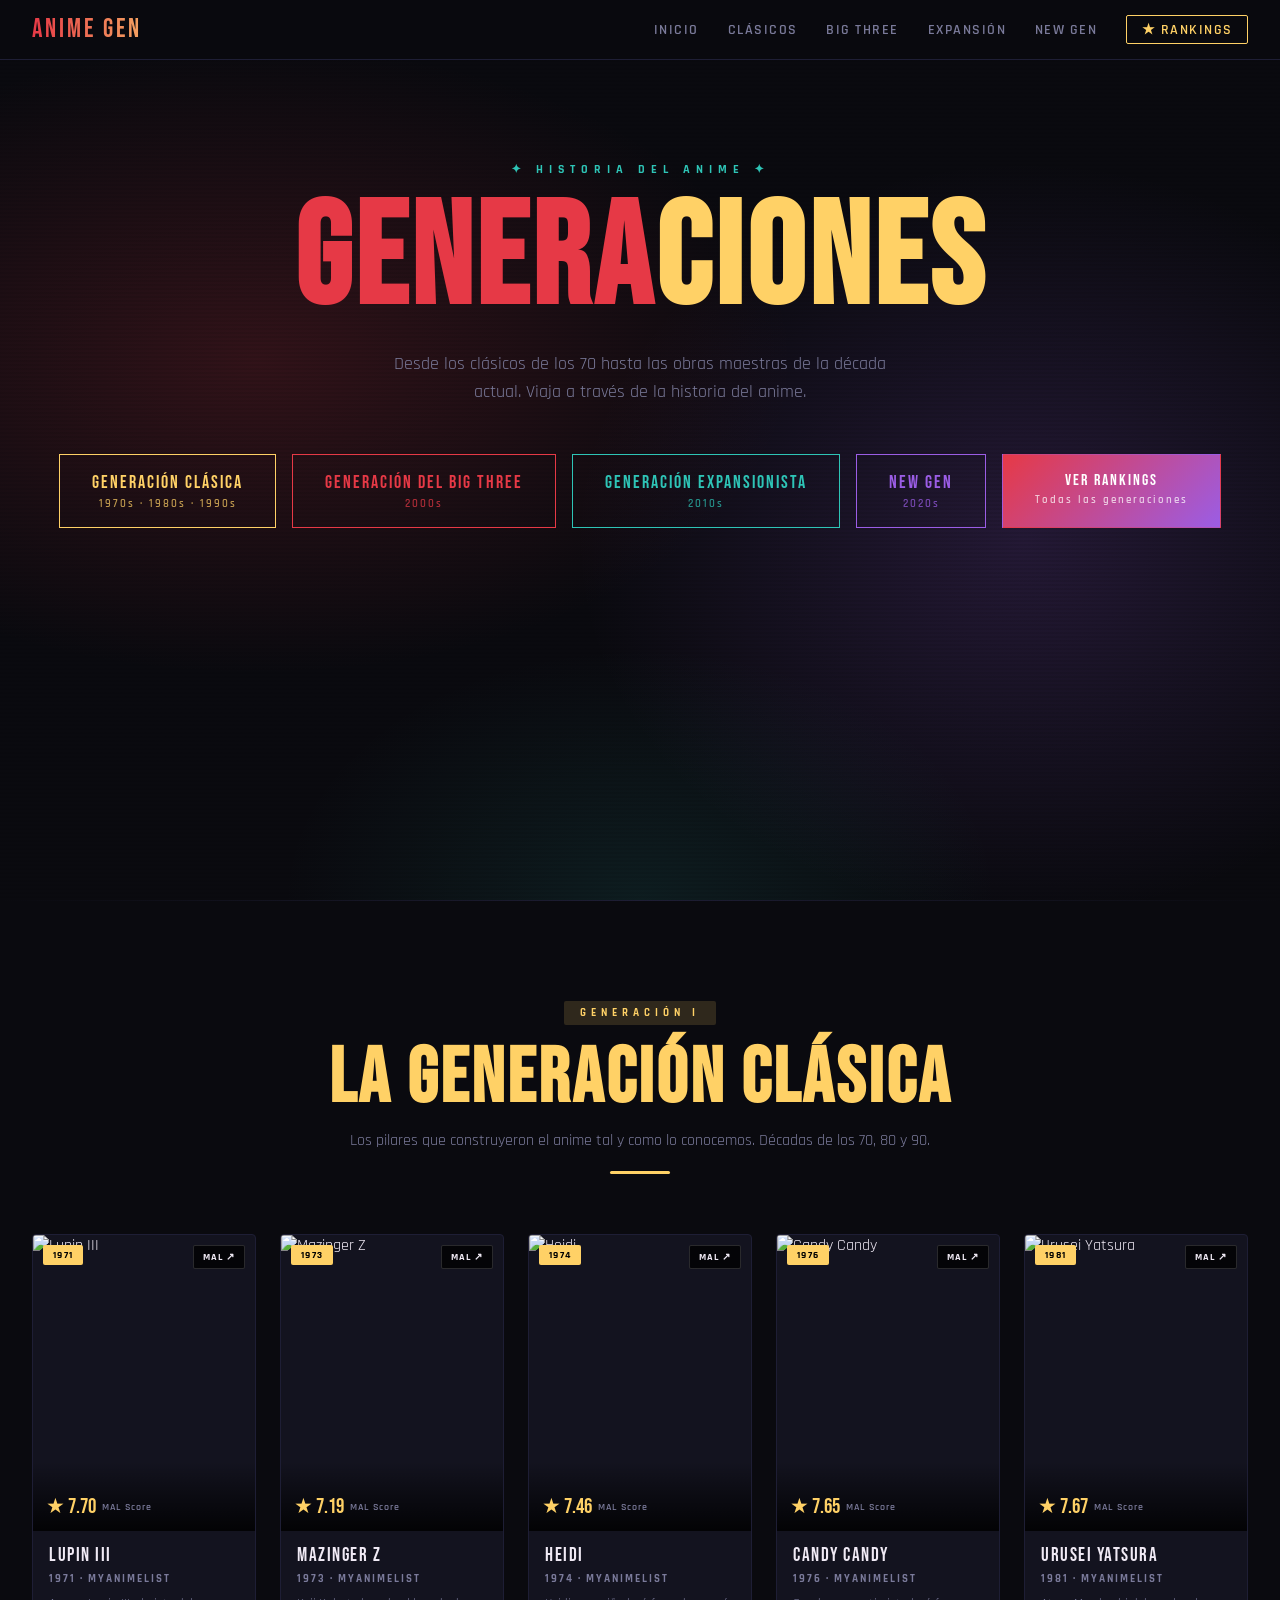
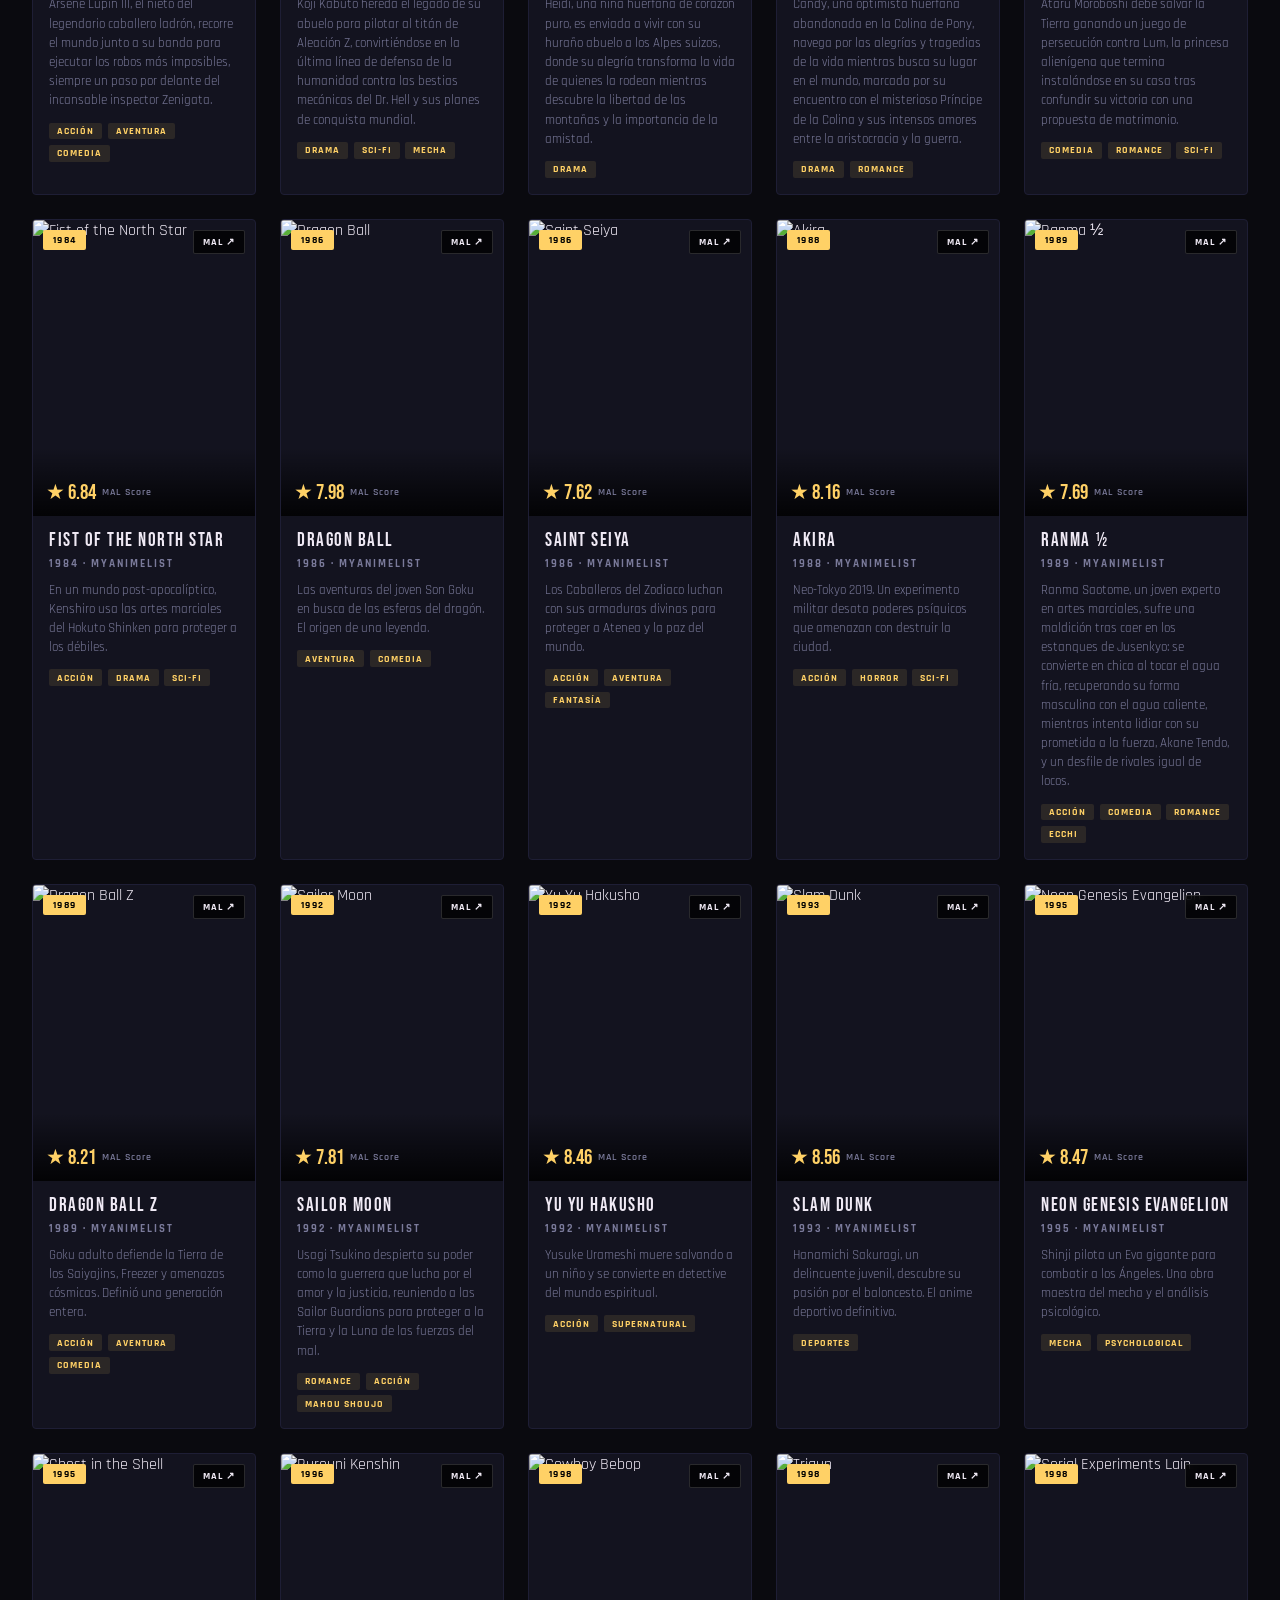
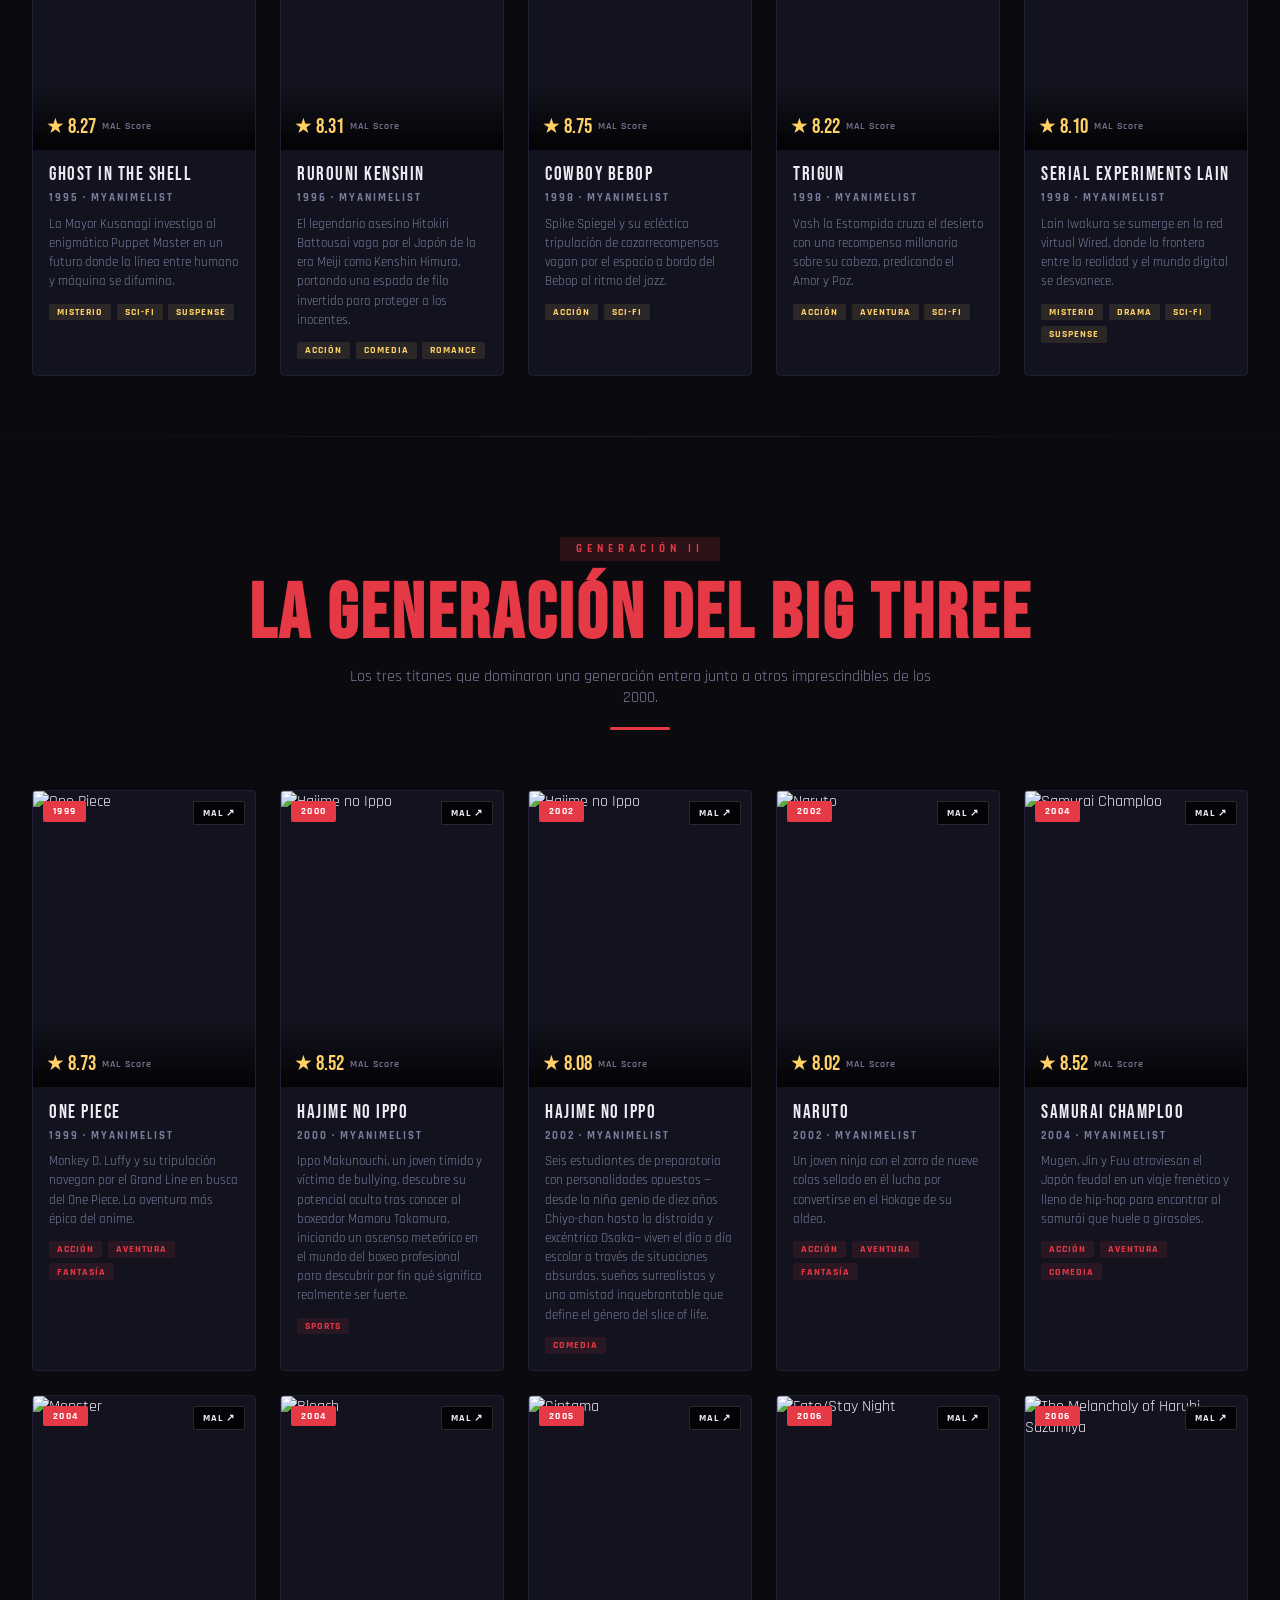
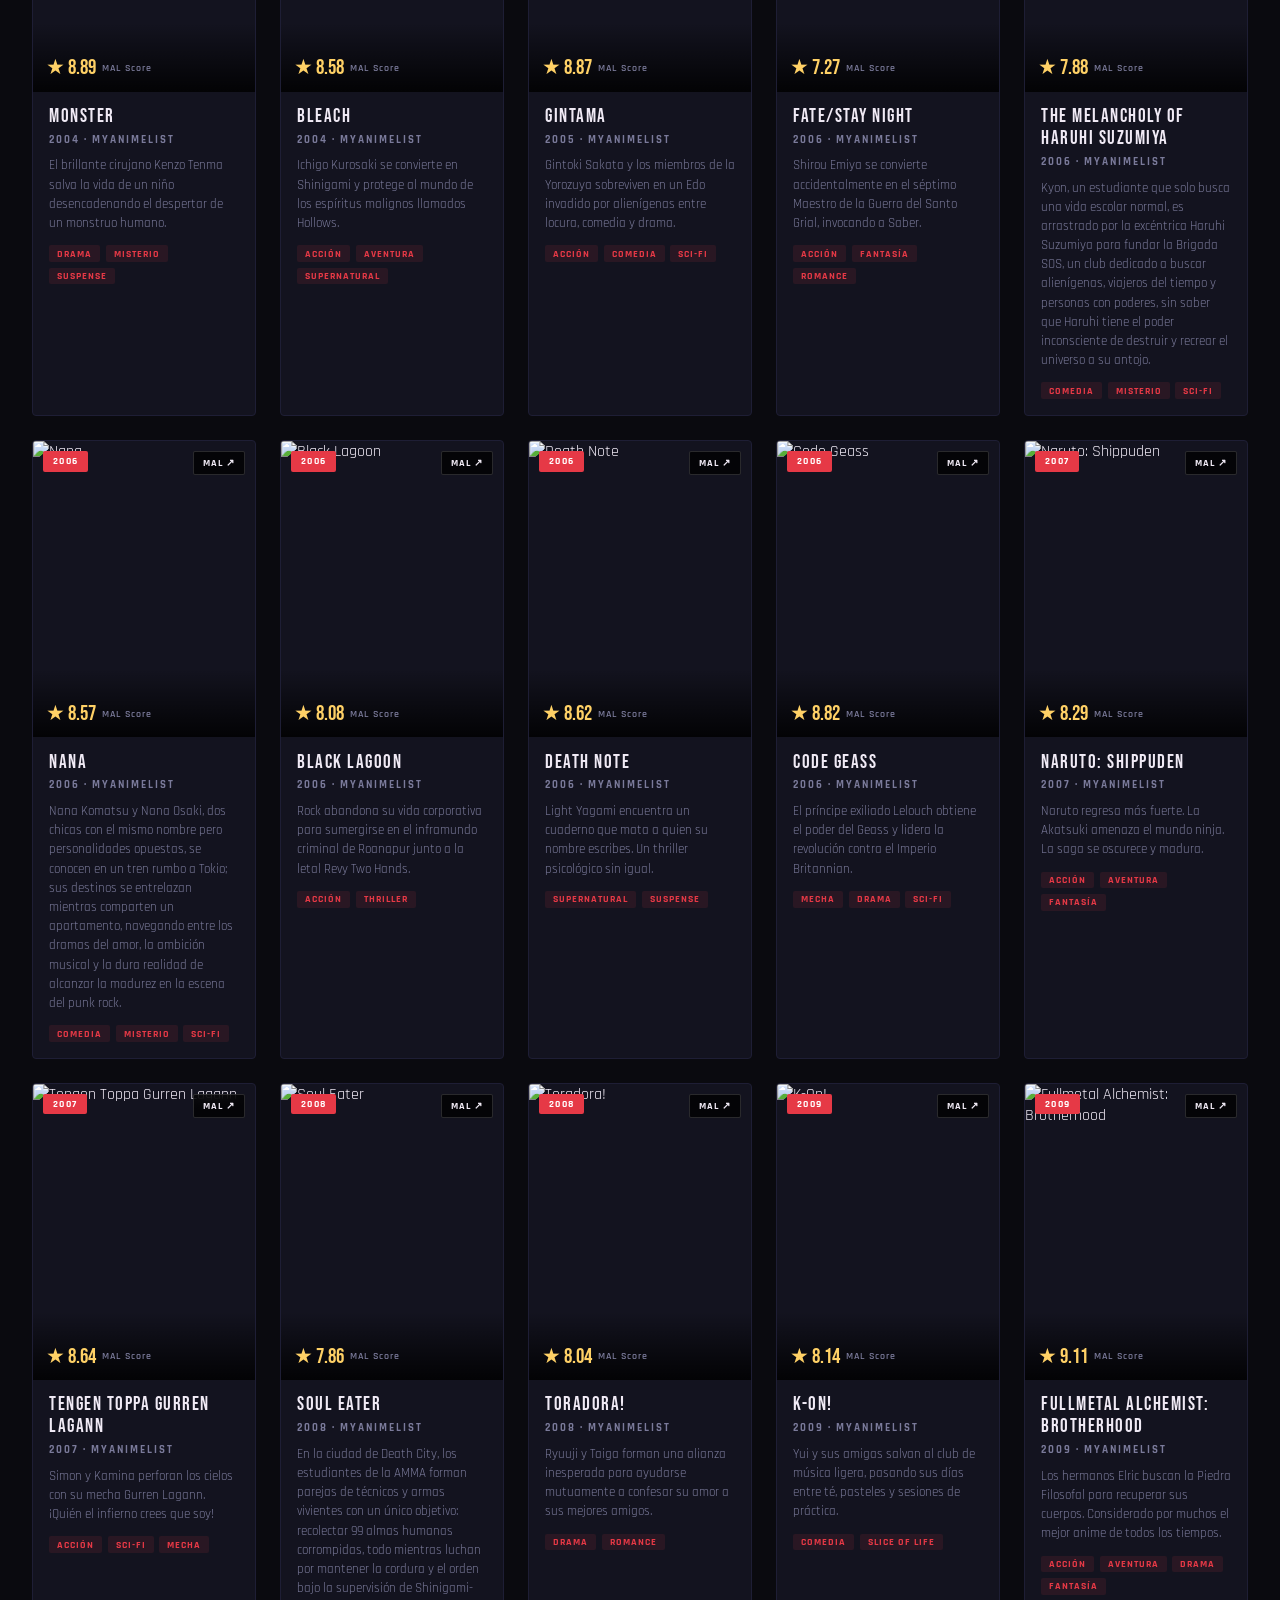
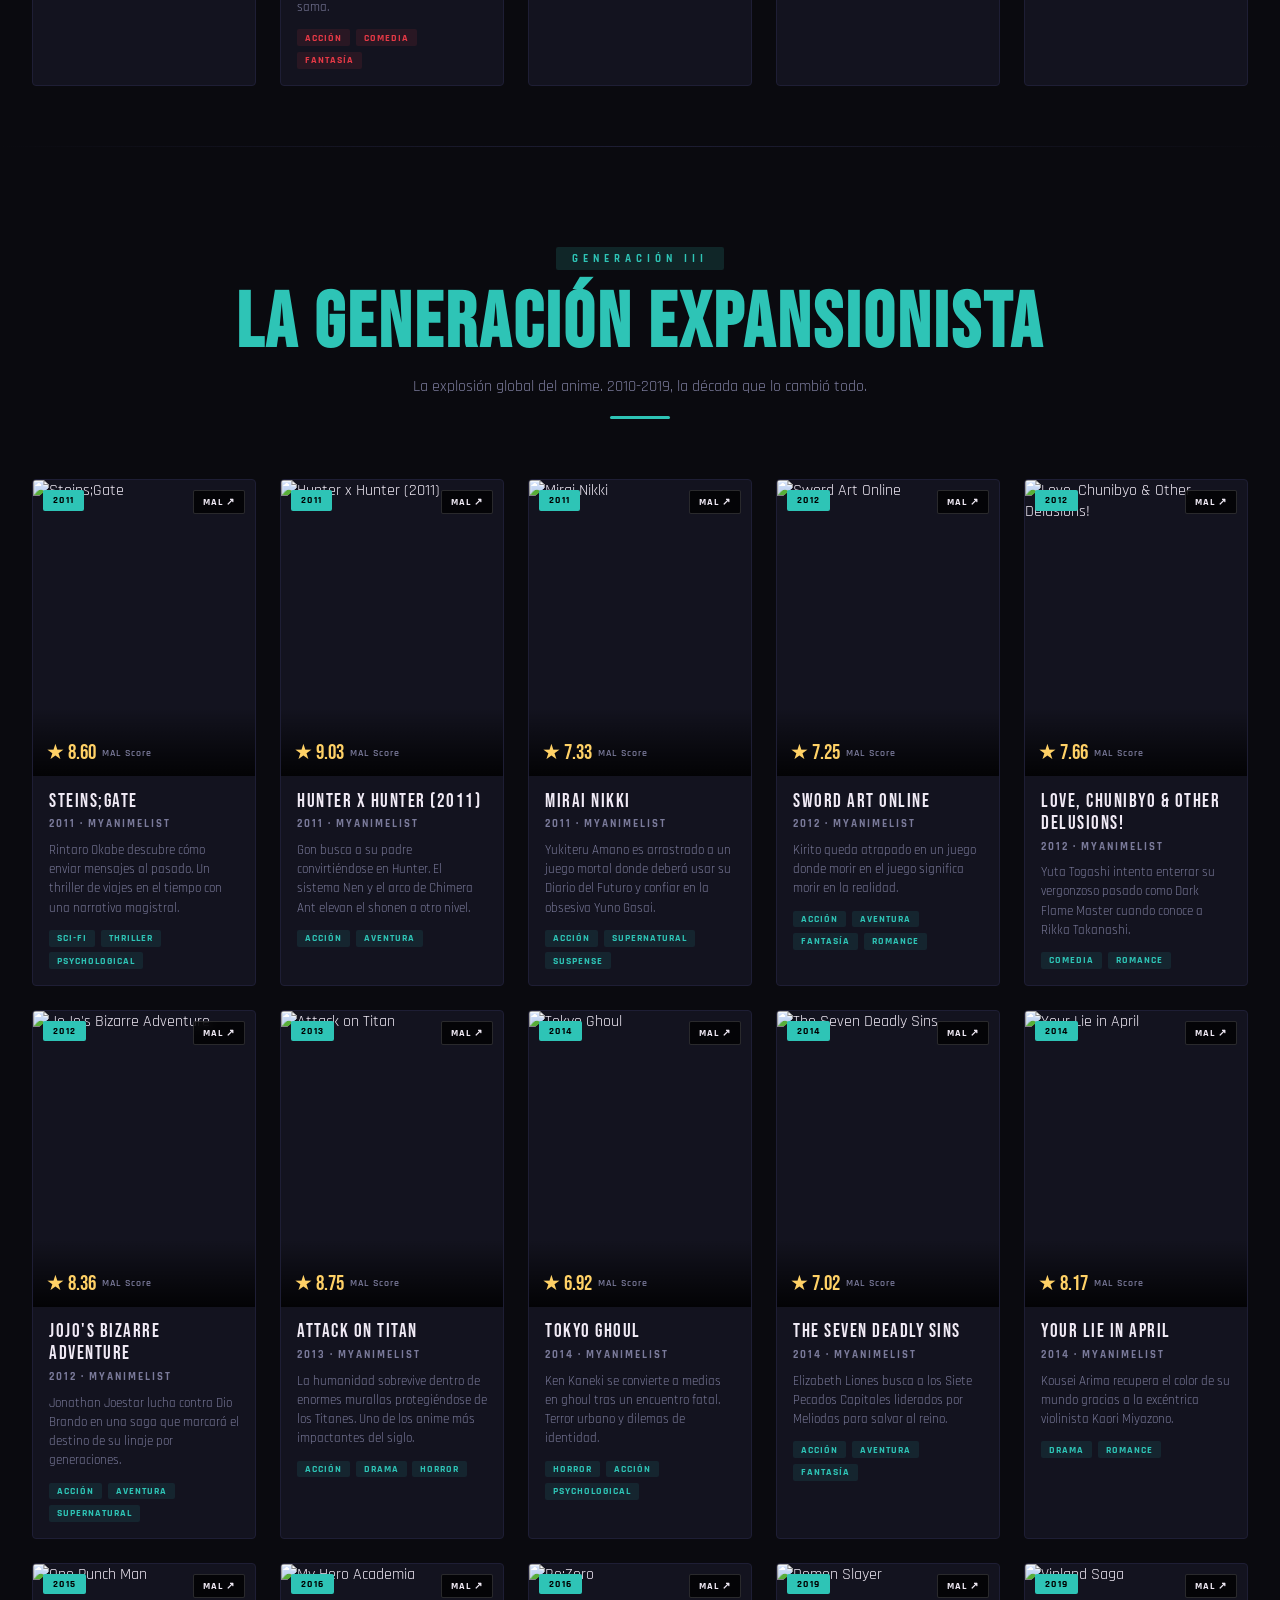
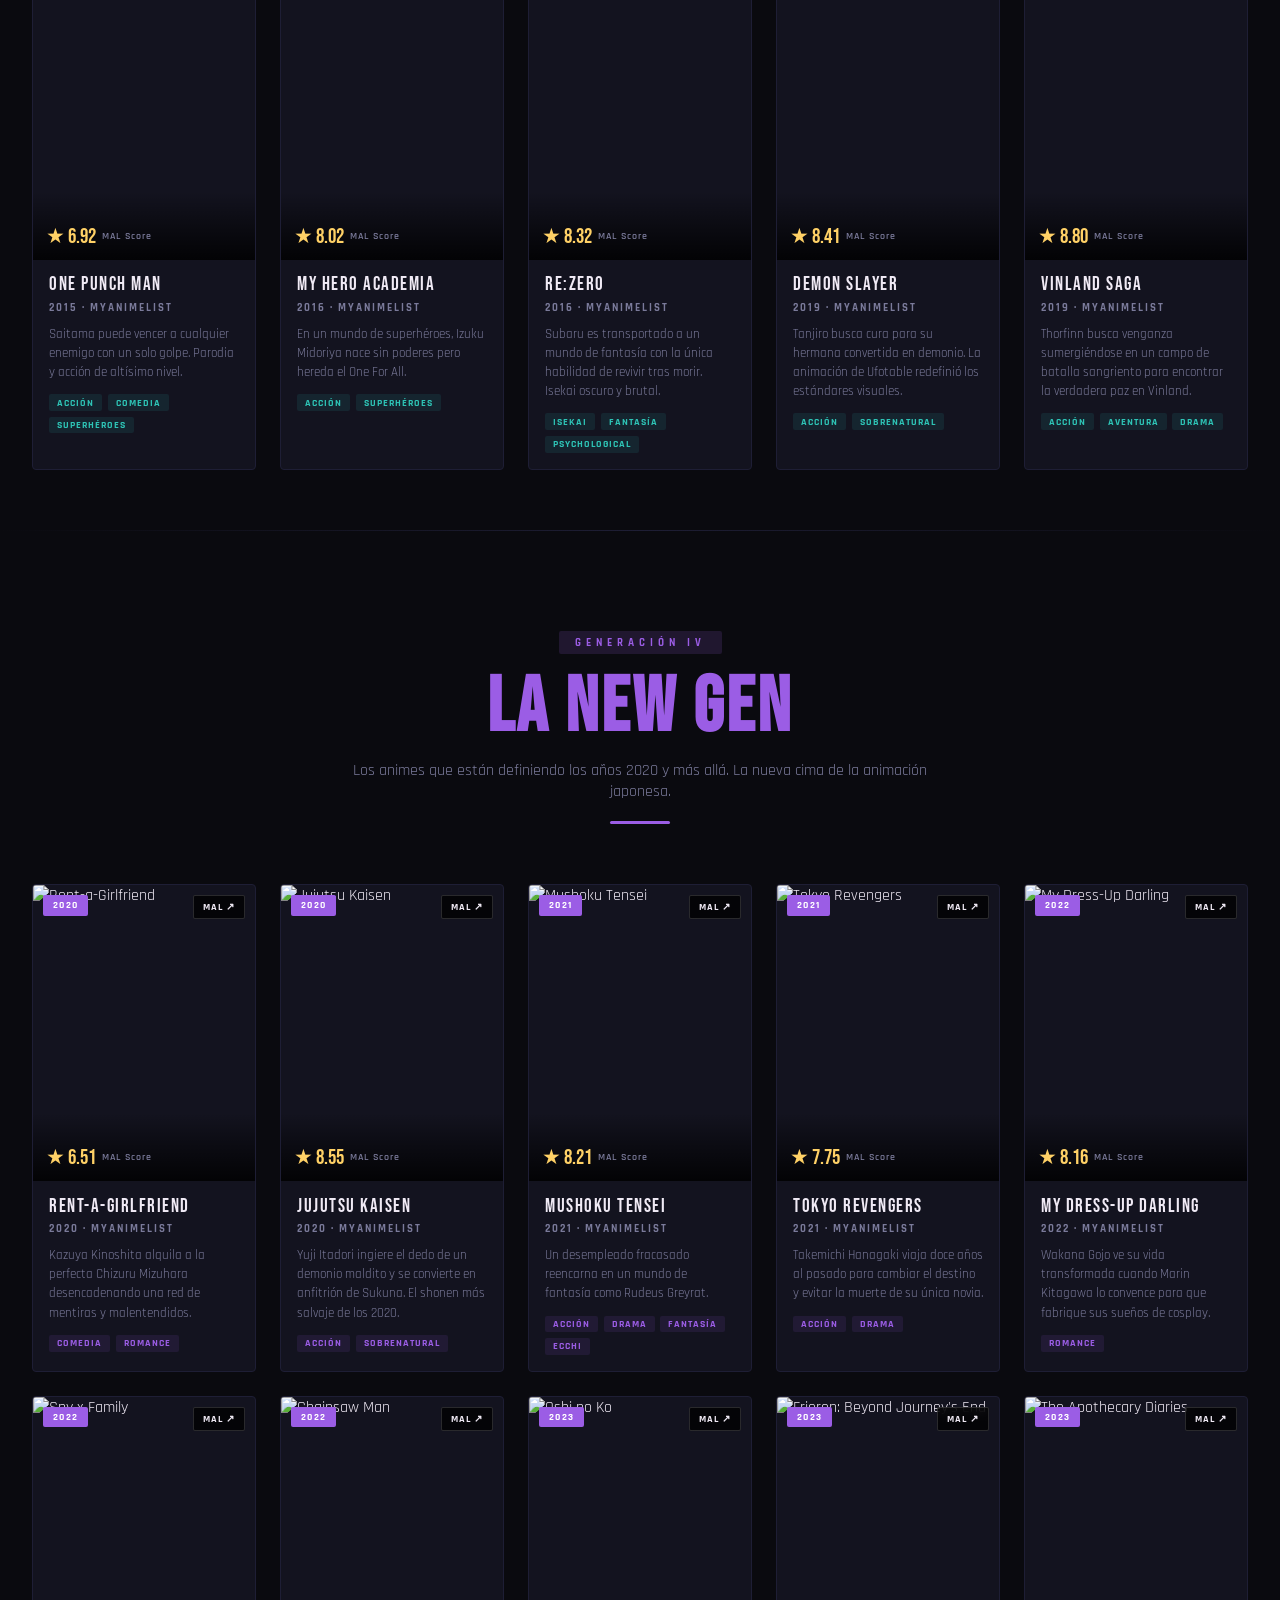
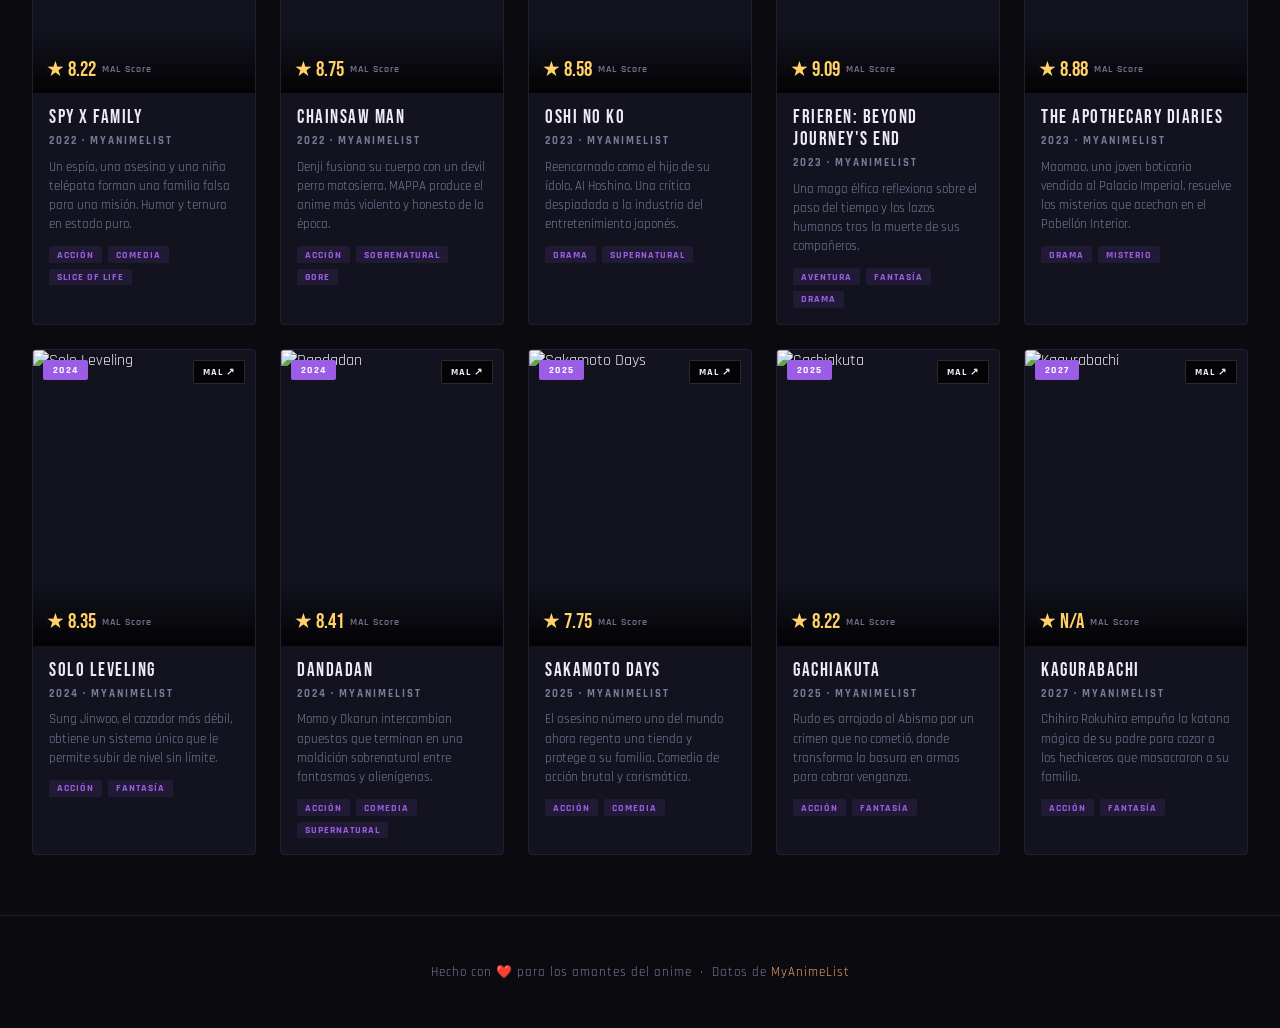
==== commit ed9af97f: "Actualización de animes Se han añadido 5 animes en la generación clásica de los 70s y 5 de la genera" ====
--- a/index.html
+++ b/index.html
@@ -34,11 +34,11 @@
     <h1 class="hero-title">
       <span class="red">Genera</span><span class="gold">ciones</span>
     </h1>
-    <p class="hero-sub">Desde los clásicos de los 80 hasta las obras maestras de la década actual. Viaja a través de la historia del anime.</p>
+    <p class="hero-sub">Desde los clásicos de los 70 hasta las obras maestras de la década actual. Viaja a través de la historia del anime.</p>
     <div class="gen-buttons">
       <a href="#clasicos" class="gen-btn btn-clasicos">
         Generación Clásica
-        <span class="btn-years">1980s · 1990s</span>
+        <span class="btn-years">1970s · 1980s · 1990s</span>
       </a>
       <a href="#bigtree" class="gen-btn btn-bigtree">
         Generación del Big Three
@@ -68,7 +68,7 @@
     <div class="section-header reveal">
       <div class="section-tag">Generación I</div>
       <h2 class="section-title">La Generación Clásica</h2>
-      <p class="section-desc">Los pilares que construyeron el anime tal y como lo conocemos. Décadas de los 80 y 90.</p>
+      <p class="section-desc">Los pilares que construyeron el anime tal y como lo conocemos. Décadas de los 70, 80 y 90.</p>
       <div class="section-line"></div>
     </div>
     <div class="anime-grid" id="grid-clasicos"></div>
